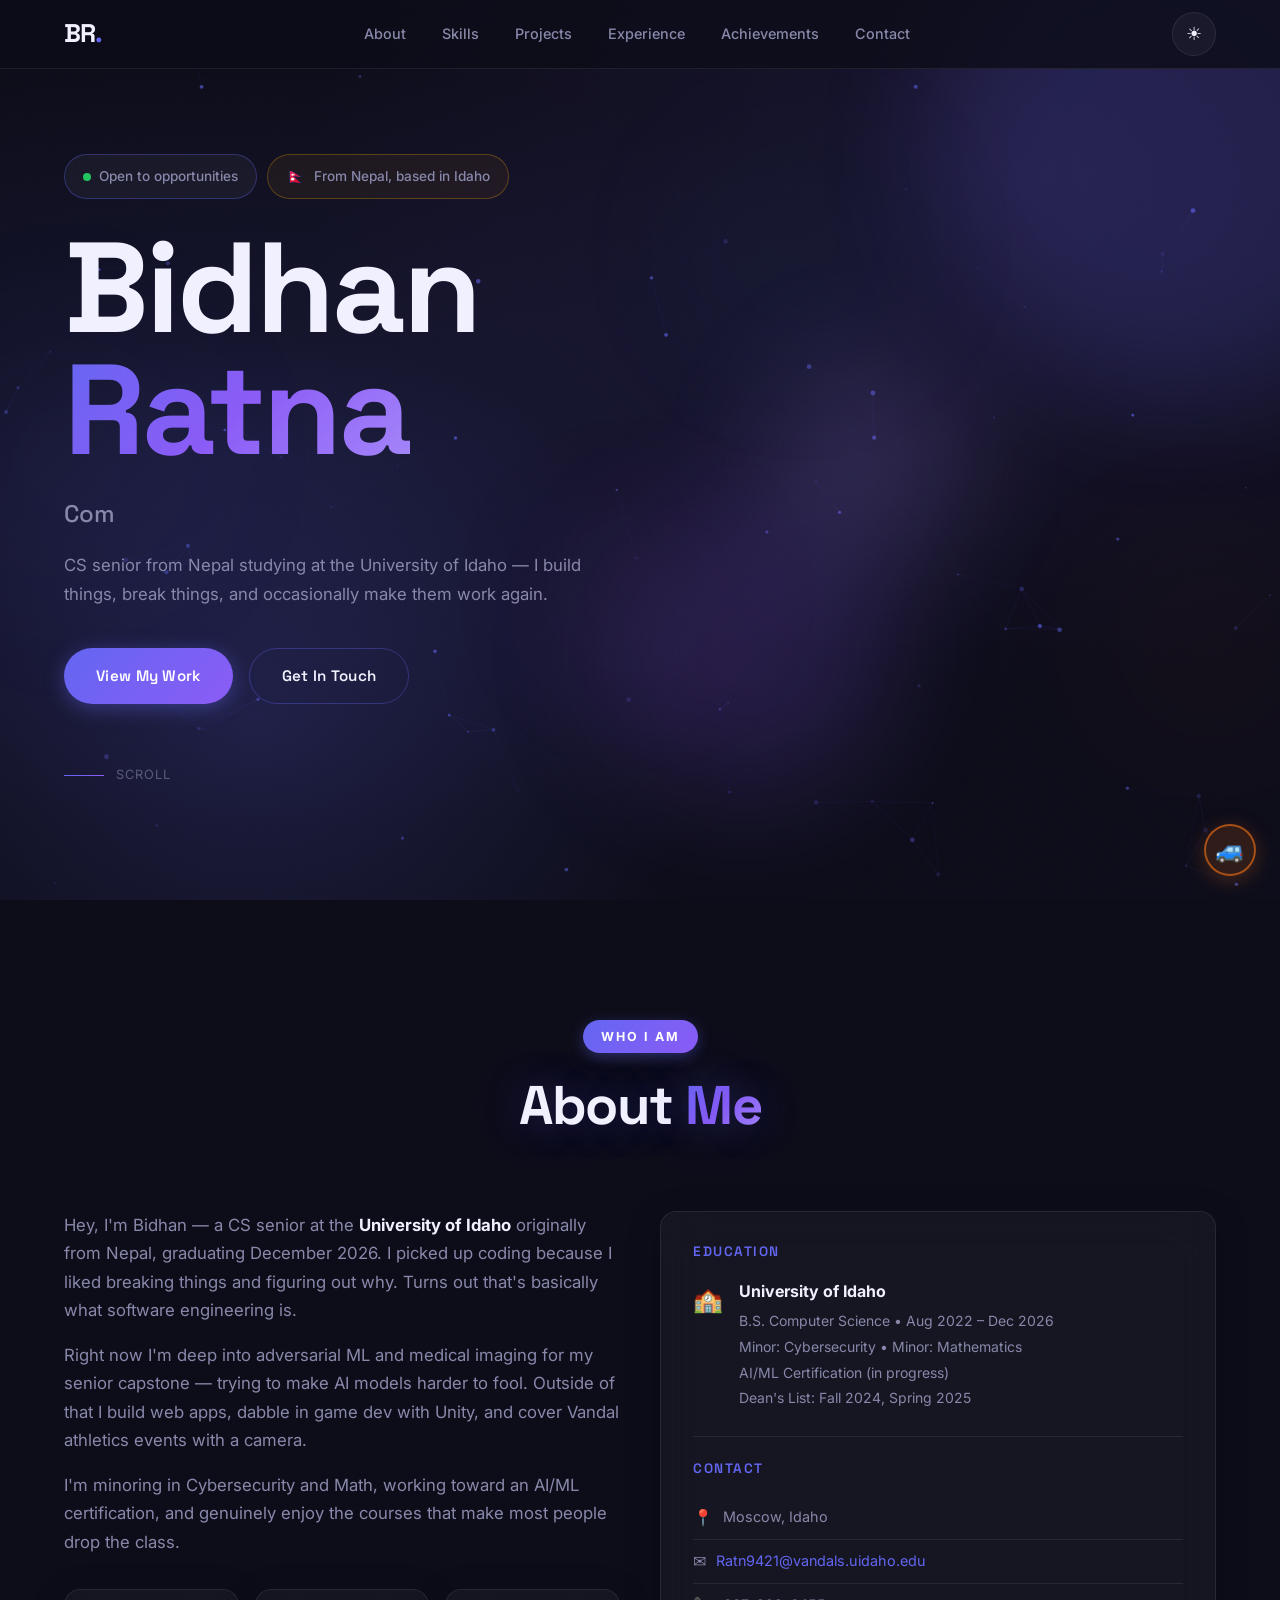
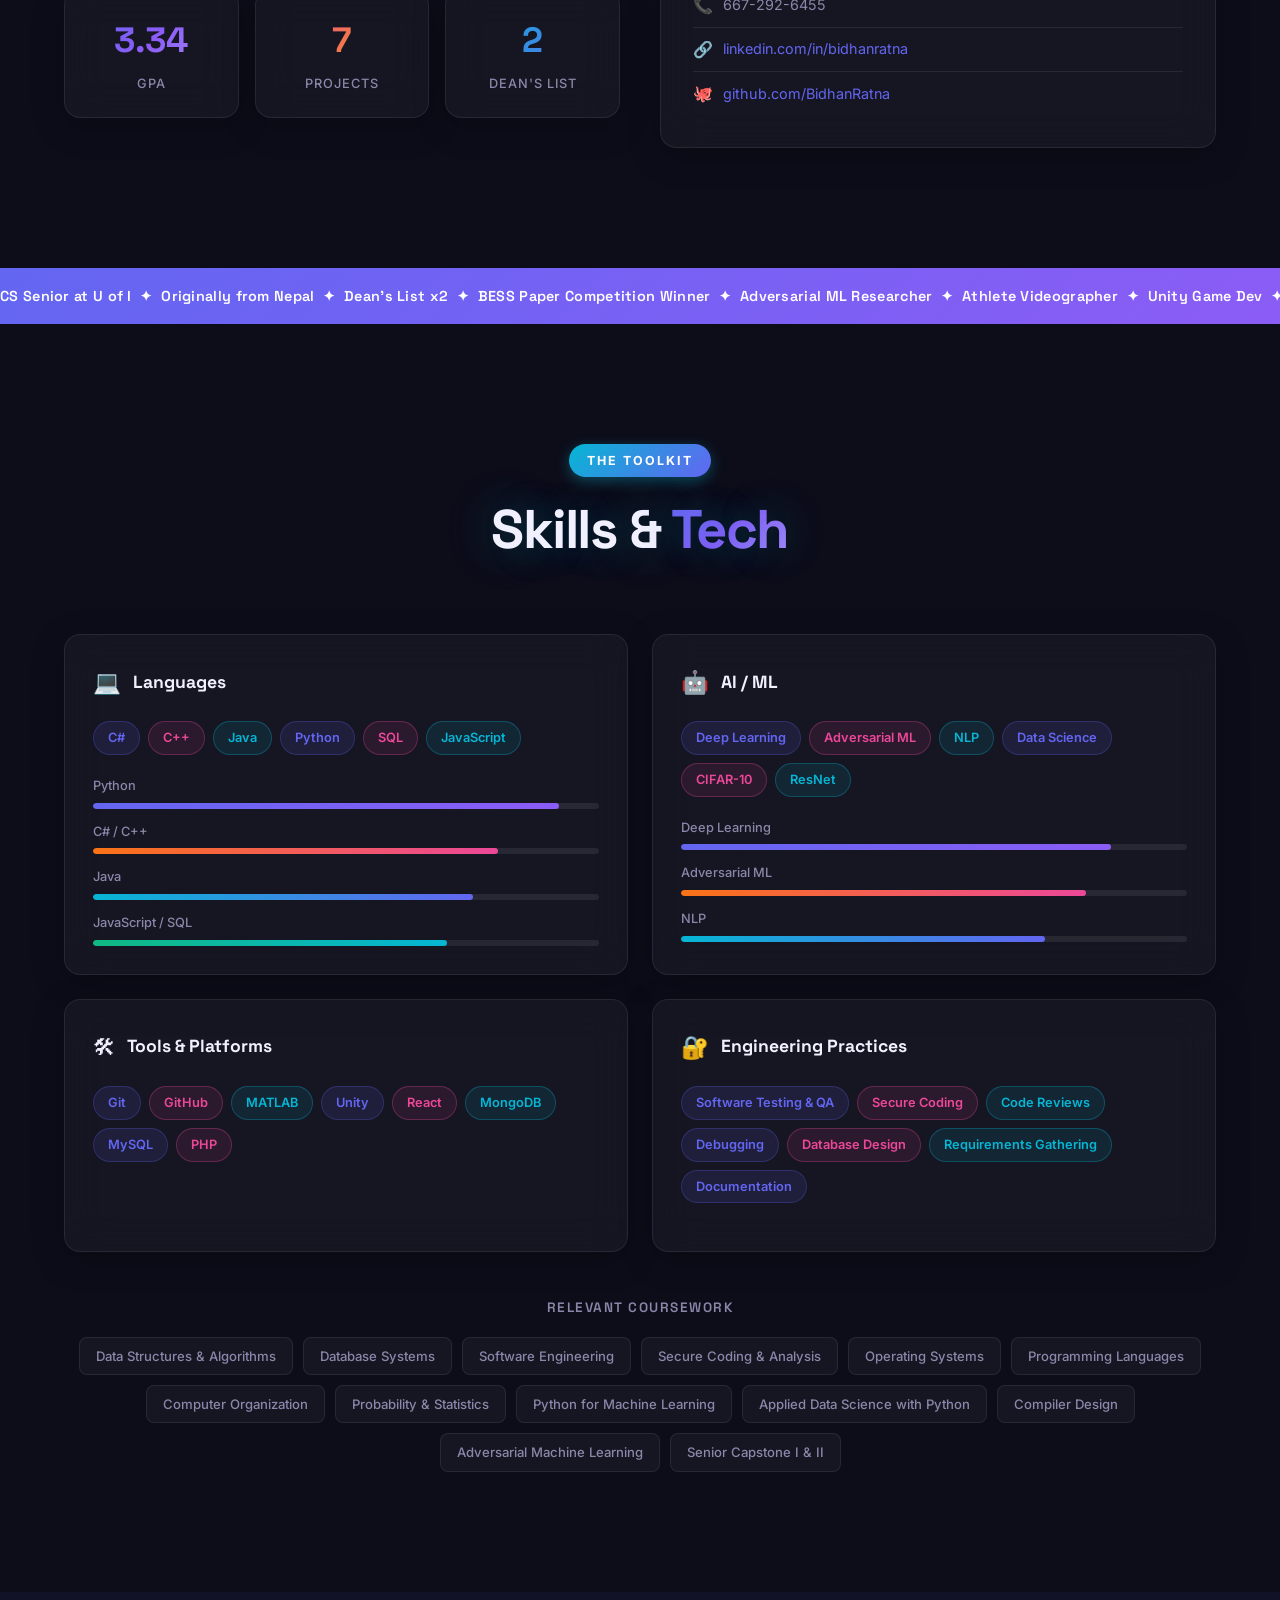
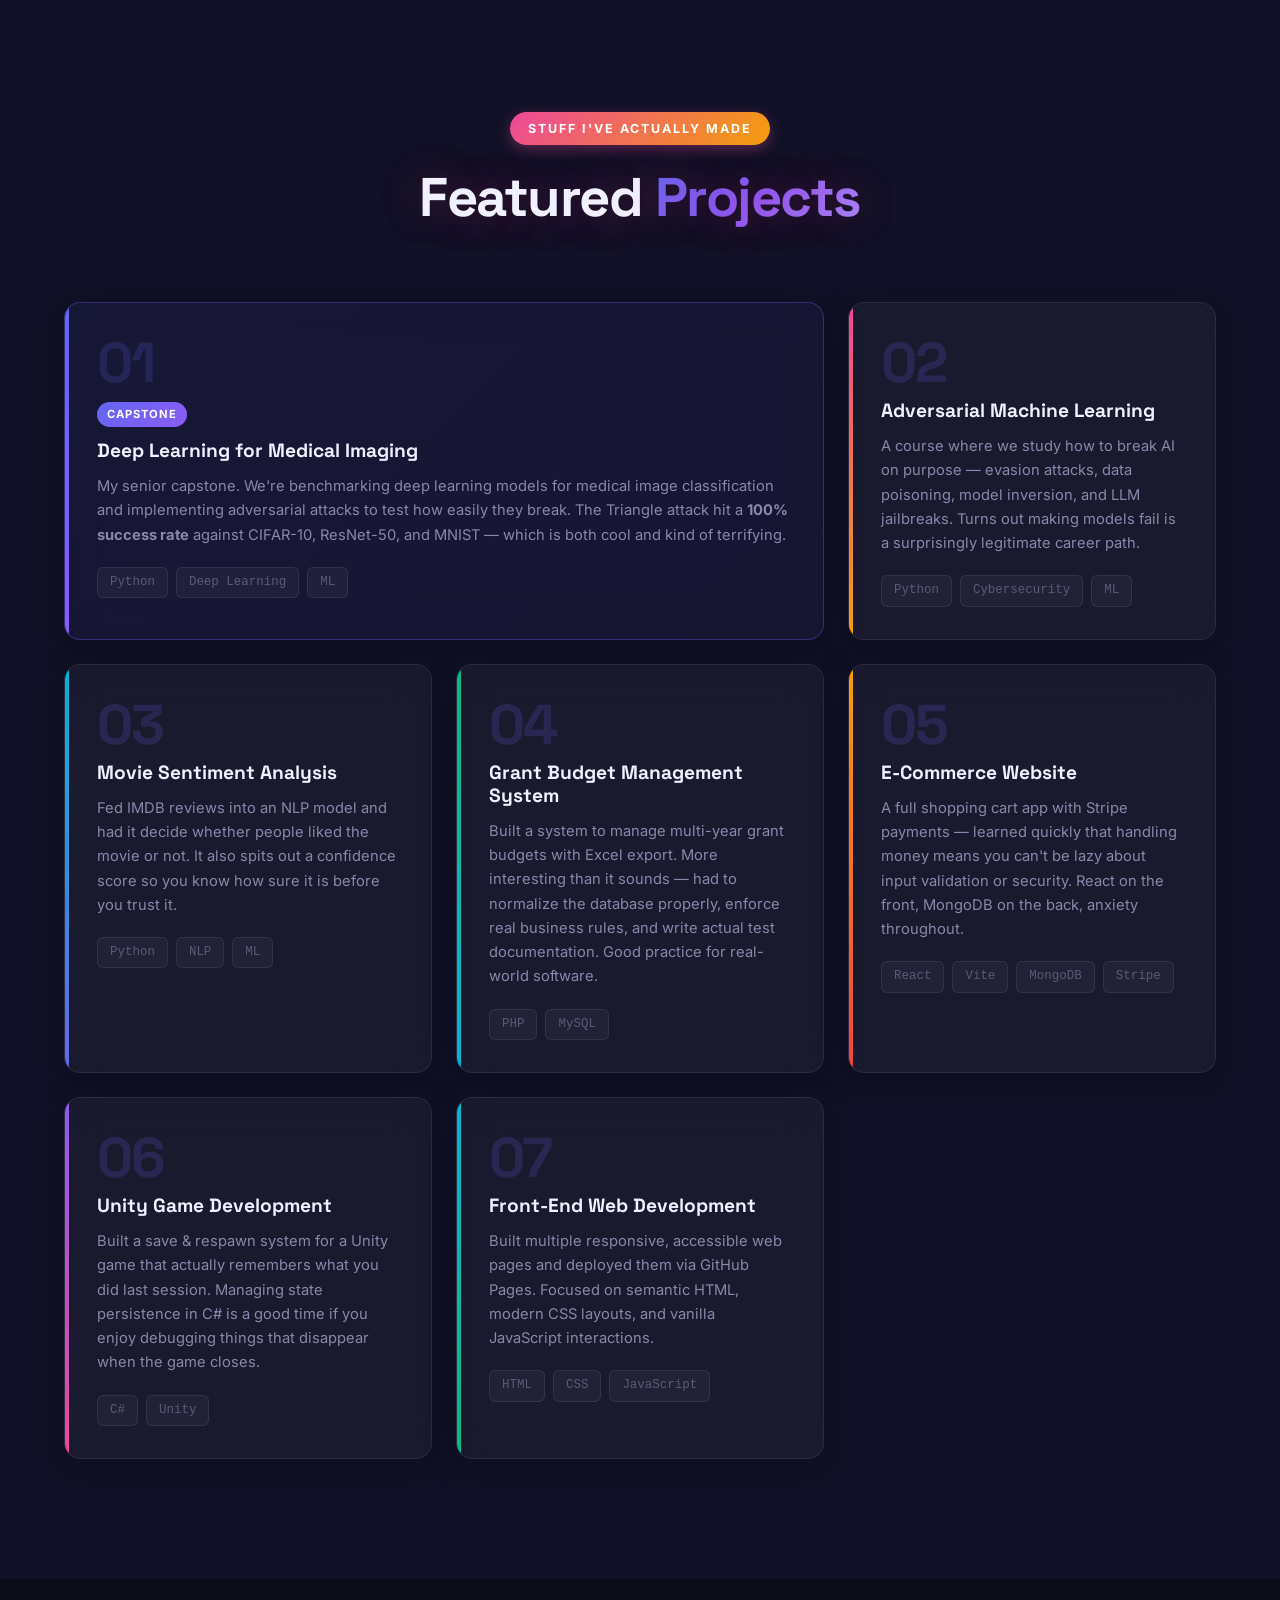
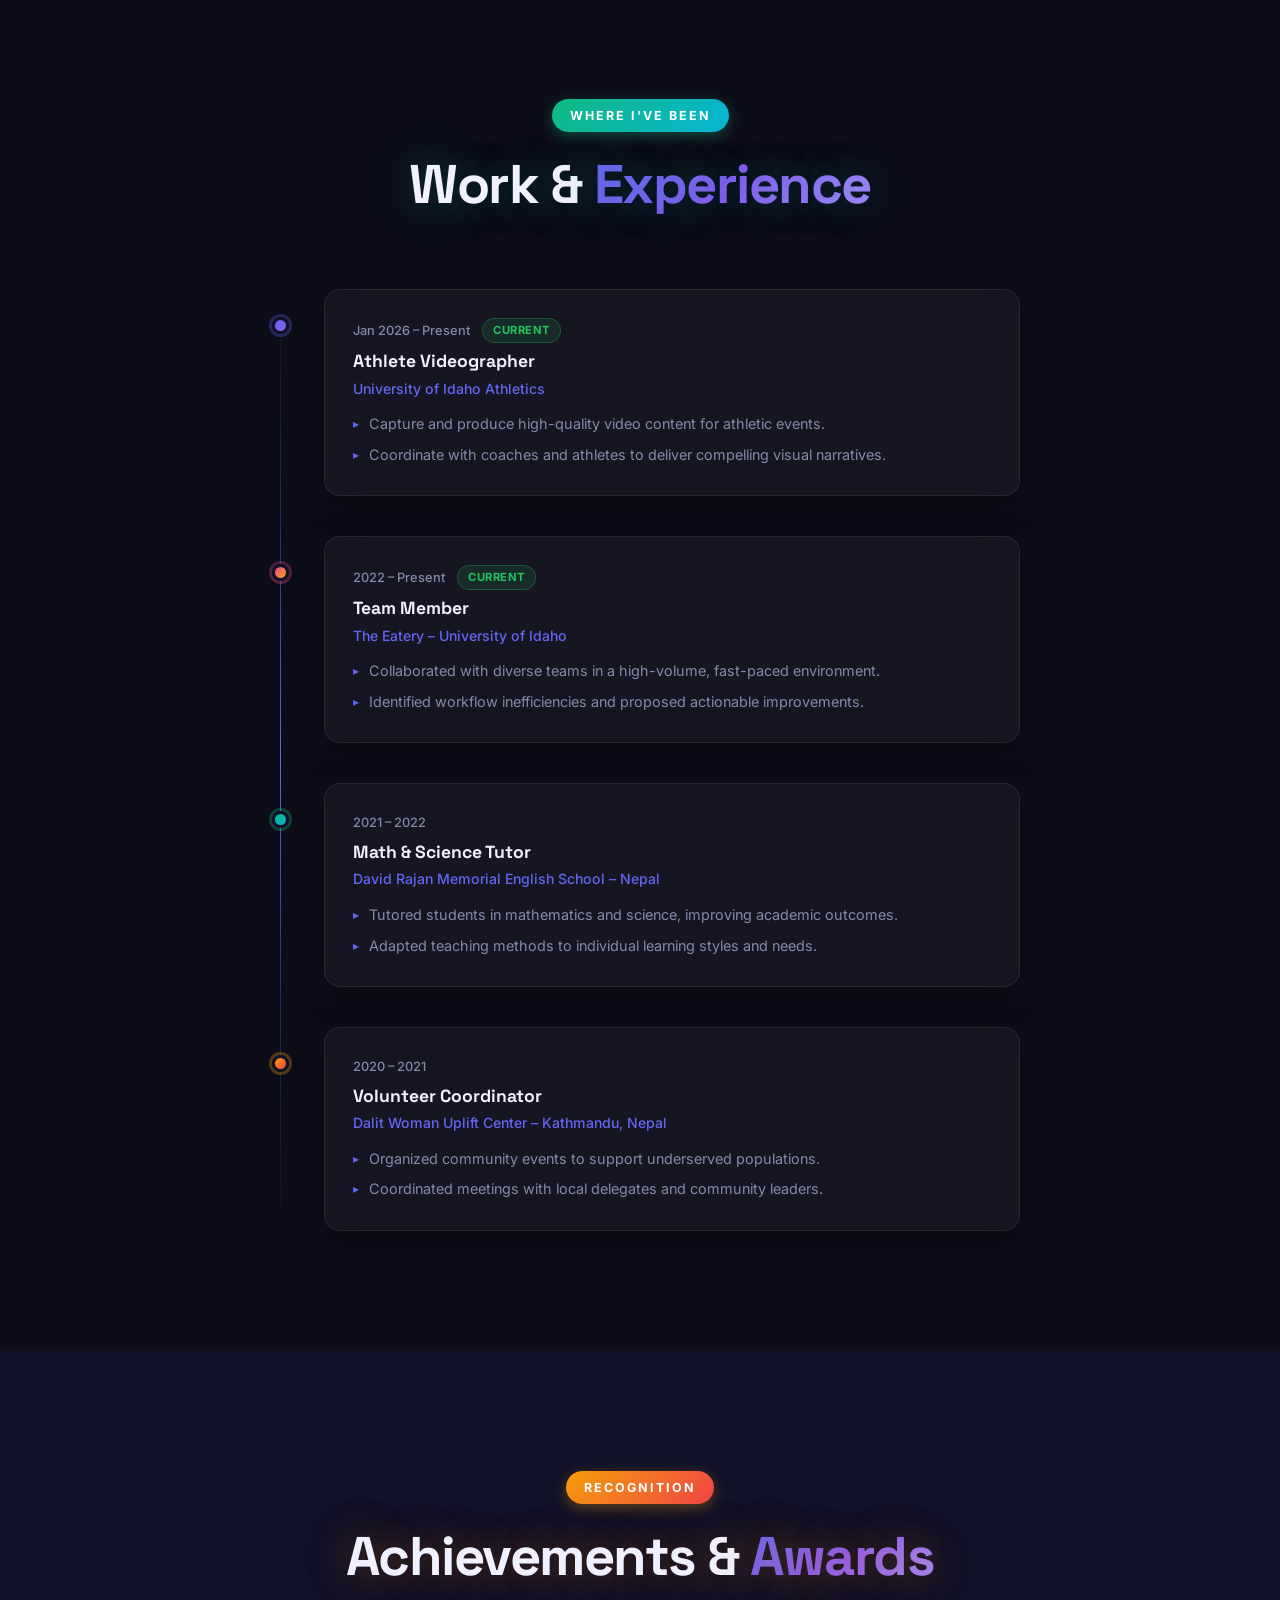
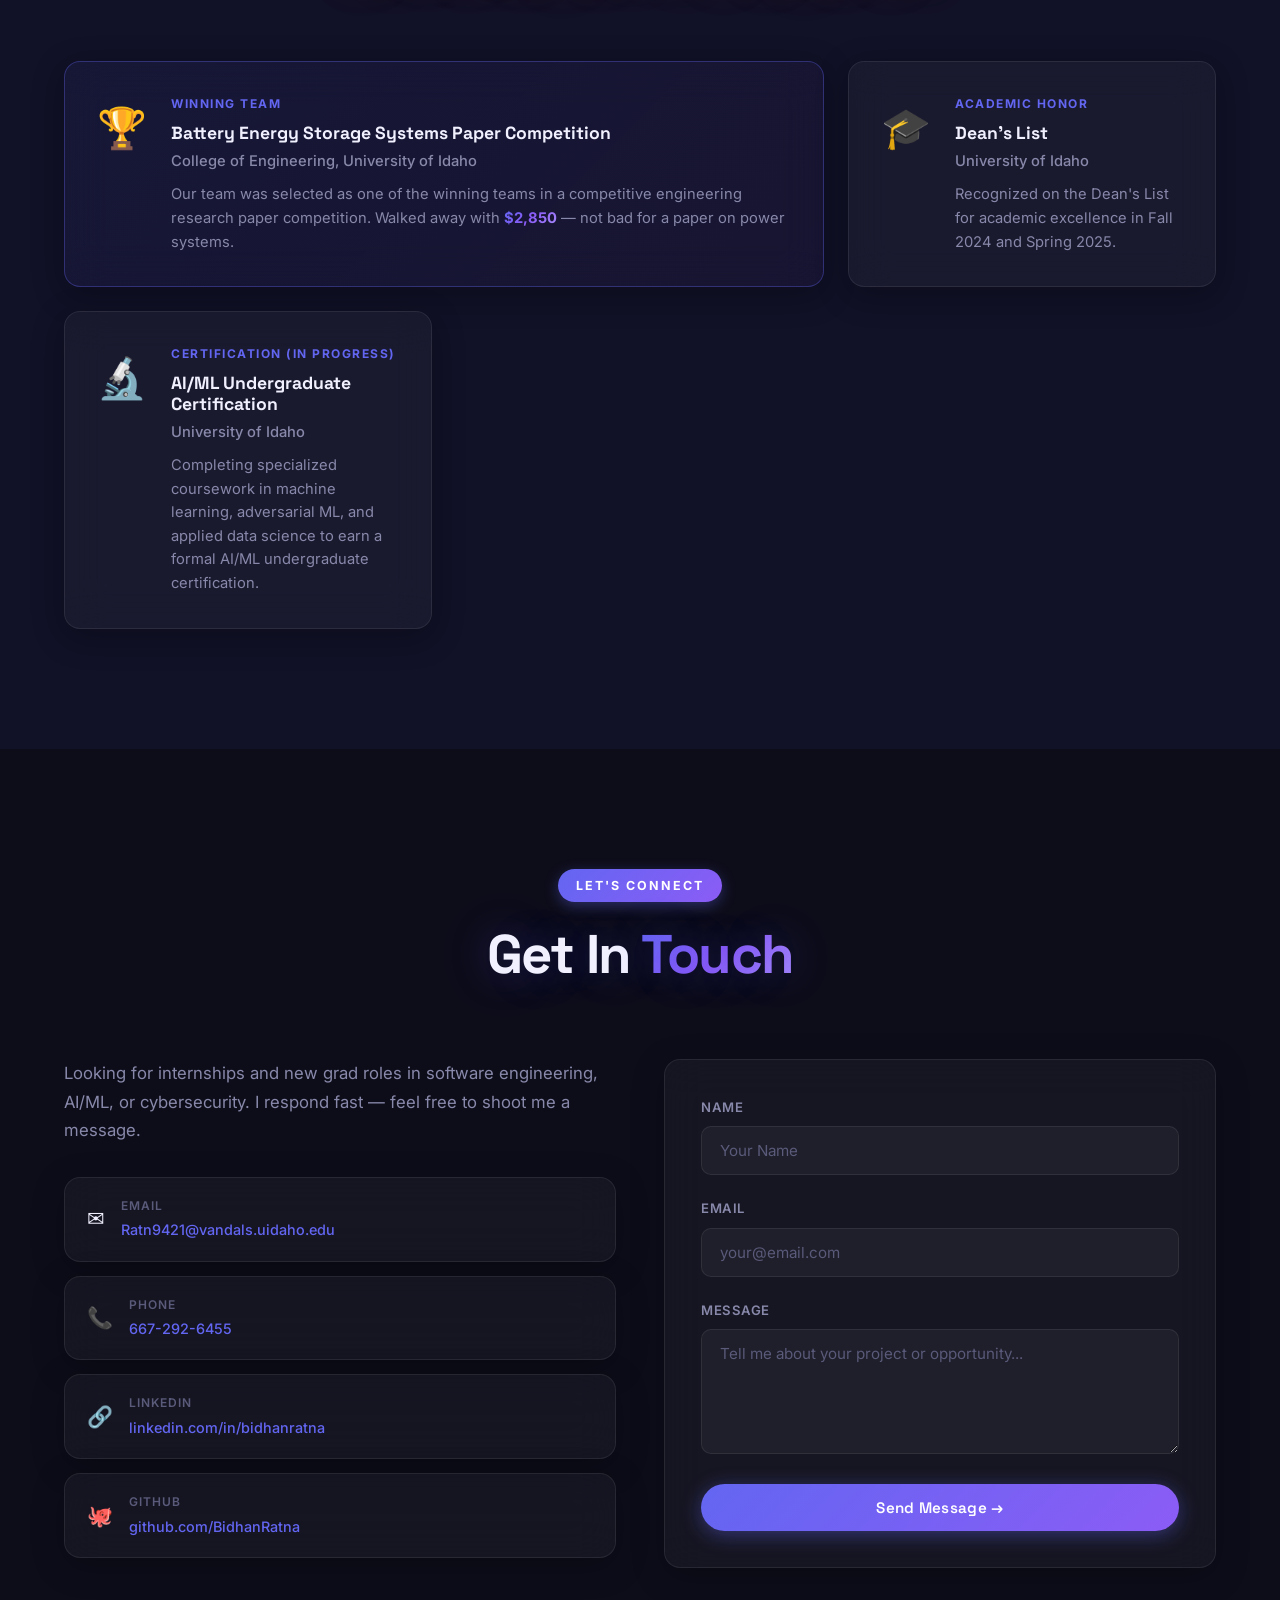
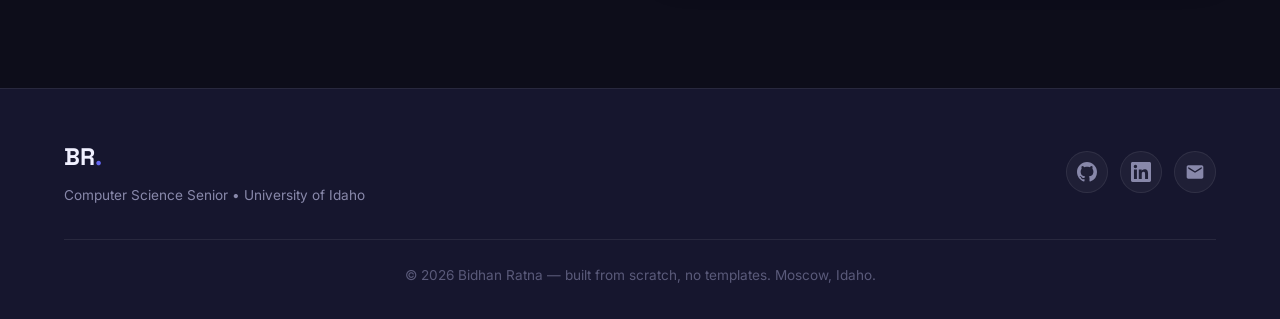
==== index.html @ a4b1706b "feat: jeep navigator, vibrant UI upgrades, polish" ====
<!DOCTYPE html>
<html lang="en" data-theme="dark">
<head>
  <meta charset="UTF-8" />
  <meta name="viewport" content="width=device-width, initial-scale=1.0" />
  <title>Bidhan Ratna – Computer Science Portfolio</title>
  <link rel="preconnect" href="https://fonts.googleapis.com" />
  <link rel="preconnect" href="https://fonts.gstatic.com" crossorigin />
  <link href="https://fonts.googleapis.com/css2?family=Inter:wght@300;400;500;600;700&family=Space+Grotesk:wght@400;500;600;700;800&display=swap" rel="stylesheet" />
  <link rel="stylesheet" href="style.css" />
</head>
<body>

  <!-- NAVBAR -->
  <nav class="navbar" id="navbar">
    <div class="nav-container">
      <a href="#hero" class="nav-logo">BR<span class="accent">.</span></a>
      <ul class="nav-links" id="nav-links">
        <li><a href="#about" class="nav-link">About</a></li>
        <li><a href="#skills" class="nav-link">Skills</a></li>
        <li><a href="#projects" class="nav-link">Projects</a></li>
        <li><a href="#experience" class="nav-link">Experience</a></li>
        <li><a href="#achievements" class="nav-link">Achievements</a></li>
        <li><a href="#contact" class="nav-link">Contact</a></li>
      </ul>
      <div class="nav-right">
        <button class="theme-toggle" id="theme-toggle" aria-label="Toggle dark/light mode">
          <span class="icon-sun">&#9728;</span>
          <span class="icon-moon">&#9790;</span>
        </button>
        <button class="hamburger" id="hamburger" aria-label="Toggle menu">
          <span></span><span></span><span></span>
        </button>
      </div>
    </div>
  </nav>

  <!-- HERO -->
  <section class="hero" id="hero">
    <canvas id="particle-canvas"></canvas>
    <!-- Animated gradient mesh background -->
    <div class="hero-gradient-mesh" aria-hidden="true"></div>
    <div class="hero-content">
      <div class="hero-badges reveal">
        <div class="hero-badge">
          <span class="badge-dot"></span>
          Open to opportunities
        </div>
        <div class="hero-badge hero-badge-alt">
          <span class="badge-emoji">🇳🇵</span>
          From Nepal, based in Idaho
        </div>
      </div>
      <h1 class="hero-name reveal">Bidhan<br /><span class="gradient-text">Ratna</span></h1>
      <p class="hero-tagline reveal">Computer Science Senior &amp; AI/ML Enthusiast</p>
      <p class="hero-sub reveal">CS senior from Nepal studying at the University of Idaho — I build things, break things, and occasionally make them work again.</p>
      <div class="hero-cta reveal">
        <a href="#projects" class="btn btn-primary">View My Work</a>
        <a href="#contact" class="btn btn-outline">Get In Touch</a>
      </div>
      <div class="hero-scroll-indicator reveal">
        <div class="scroll-line"></div>
        <span>Scroll</span>
      </div>
      <!-- Jeep hint tooltip -->
      <div class="jeep-hint" id="jeep-hint" aria-hidden="true">🚙 Press W/A/S/D or arrow keys to drive around</div>
    </div>
    <div class="hero-floating-shapes">
      <div class="shape shape-1"></div>
      <div class="shape shape-2"></div>
      <div class="shape shape-3"></div>
    </div>
  </section>

  <!-- ABOUT -->
  <section class="section about" id="about">
    <div class="container">
      <div class="section-header reveal">
        <span class="section-tag">Who I Am</span>
        <h2 class="section-title">About <span class="gradient-text">Me</span></h2>
      </div>
      <div class="about-grid">
        <div class="about-text reveal">
          <p>Hey, I'm Bidhan — a CS senior at the <strong>University of Idaho</strong> originally from Nepal, graduating December 2026. I picked up coding because I liked breaking things and figuring out why. Turns out that's basically what software engineering is.</p>
          <p>Right now I'm deep into adversarial ML and medical imaging for my senior capstone — trying to make AI models harder to fool. Outside of that I build web apps, dabble in game dev with Unity, and cover Vandal athletics events with a camera.</p>
          <p>I'm minoring in Cybersecurity and Math, working toward an AI/ML certification, and genuinely enjoy the courses that make most people drop the class.</p>
          <div class="about-stats">
            <div class="stat-card glass-card">
              <span class="stat-value gradient-text">3.34</span>
              <span class="stat-label">GPA</span>
            </div>
            <div class="stat-card glass-card">
              <span class="stat-value gradient-text">7+</span>
              <span class="stat-label">Projects</span>
            </div>
            <div class="stat-card glass-card">
              <span class="stat-value gradient-text">2x</span>
              <span class="stat-label">Dean's List</span>
            </div>
          </div>
        </div>
        <div class="about-info reveal">
          <div class="info-card glass-card">
            <h3>Education</h3>
            <div class="edu-item">
              <div class="edu-icon">&#127979;</div>
              <div>
                <strong>University of Idaho</strong>
                <p>B.S. Computer Science &bull; Aug 2022 – Dec 2026</p>
                <p class="muted">Minor: Cybersecurity &bull; Minor: Mathematics</p>
                <p class="muted">AI/ML Certification (in progress)</p>
                <p class="muted">Dean's List: Fall 2024, Spring 2025</p>
              </div>
            </div>
            <div class="edu-divider"></div>
            <h3>Contact</h3>
            <ul class="contact-list">
              <li><span class="ci-icon">&#128205;</span> Moscow, Idaho</li>
              <li><span class="ci-icon">&#9993;</span> <a href="mailto:Ratn9421@vandals.uidaho.edu">Ratn9421@vandals.uidaho.edu</a></li>
              <li><span class="ci-icon">&#128222;</span> 667-292-6455</li>
              <li><span class="ci-icon">&#128279;</span> <a href="https://linkedin.com/in/bidhanratna/" target="_blank" rel="noopener">linkedin.com/in/bidhanratna</a></li>
              <li><span class="ci-icon">&#128025;</span> <a href="https://github.com/BidhanRatna" target="_blank" rel="noopener">github.com/BidhanRatna</a></li>
            </ul>
          </div>
        </div>
      </div>
    </div>
  </section>

  <!-- FUN TICKER -->
  <div class="ticker-wrap">
    <div class="ticker-track">
      <span>CS Senior at U of I &nbsp;✦&nbsp;</span>
      <span>Originally from Nepal &nbsp;✦&nbsp;</span>
      <span>Dean's List x2 &nbsp;✦&nbsp;</span>
      <span>BESS Paper Competition Winner &nbsp;✦&nbsp;</span>
      <span>Adversarial ML Researcher &nbsp;✦&nbsp;</span>
      <span>Athlete Videographer &nbsp;✦&nbsp;</span>
      <span>Unity Game Dev &nbsp;✦&nbsp;</span>
      <span>AI/ML Certification in Progress &nbsp;✦&nbsp;</span>
      <span>Minor in Cybersecurity &amp; Math &nbsp;✦&nbsp;</span>
      <span>CS Senior at U of I &nbsp;✦&nbsp;</span>
      <span>Originally from Nepal &nbsp;✦&nbsp;</span>
      <span>Dean's List x2 &nbsp;✦&nbsp;</span>
      <span>BESS Paper Competition Winner &nbsp;✦&nbsp;</span>
      <span>Adversarial ML Researcher &nbsp;✦&nbsp;</span>
      <span>Athlete Videographer &nbsp;✦&nbsp;</span>
      <span>Unity Game Dev &nbsp;✦&nbsp;</span>
    </div>
  </div>

  <!-- SKILLS -->
  <section class="section skills" id="skills">
    <div class="container">
      <div class="section-header reveal">
        <span class="section-tag">The Toolkit</span>
        <h2 class="section-title">Skills &amp; <span class="gradient-text">Tech</span></h2>
      </div>
      <div class="skills-grid">

        <div class="skill-group glass-card reveal">
          <div class="skill-group-header">
            <span class="sg-icon">&#128187;</span>
            <h3>Languages</h3>
          </div>
          <div class="skill-tags">
            <span class="skill-tag">C#</span>
            <span class="skill-tag">C++</span>
            <span class="skill-tag">Java</span>
            <span class="skill-tag">Python</span>
            <span class="skill-tag">SQL</span>
            <span class="skill-tag">JavaScript</span>
          </div>
          <div class="skill-bars">
            <div class="skill-bar-item">
              <span>Python</span>
              <div class="bar-track"><div class="bar-fill" data-width="92"></div></div>
            </div>
            <div class="skill-bar-item">
              <span>C# / C++</span>
              <div class="bar-track"><div class="bar-fill" data-width="80"></div></div>
            </div>
            <div class="skill-bar-item">
              <span>Java</span>
              <div class="bar-track"><div class="bar-fill" data-width="75"></div></div>
            </div>
            <div class="skill-bar-item">
              <span>JavaScript / SQL</span>
              <div class="bar-track"><div class="bar-fill" data-width="70"></div></div>
            </div>
          </div>
        </div>

        <div class="skill-group glass-card reveal">
          <div class="skill-group-header">
            <span class="sg-icon">&#129302;</span>
            <h3>AI / ML</h3>
          </div>
          <div class="skill-tags">
            <span class="skill-tag">Deep Learning</span>
            <span class="skill-tag">Adversarial ML</span>
            <span class="skill-tag">NLP</span>
            <span class="skill-tag">Data Science</span>
            <span class="skill-tag">CIFAR-10</span>
            <span class="skill-tag">ResNet</span>
          </div>
          <div class="skill-bars">
            <div class="skill-bar-item">
              <span>Deep Learning</span>
              <div class="bar-track"><div class="bar-fill" data-width="85"></div></div>
            </div>
            <div class="skill-bar-item">
              <span>Adversarial ML</span>
              <div class="bar-track"><div class="bar-fill" data-width="80"></div></div>
            </div>
            <div class="skill-bar-item">
              <span>NLP</span>
              <div class="bar-track"><div class="bar-fill" data-width="72"></div></div>
            </div>
          </div>
        </div>

        <div class="skill-group glass-card reveal">
          <div class="skill-group-header">
            <span class="sg-icon">&#128736;</span>
            <h3>Tools &amp; Platforms</h3>
          </div>
          <div class="skill-tags">
            <span class="skill-tag">Git</span>
            <span class="skill-tag">GitHub</span>
            <span class="skill-tag">MATLAB</span>
            <span class="skill-tag">Unity</span>
            <span class="skill-tag">React</span>
            <span class="skill-tag">MongoDB</span>
            <span class="skill-tag">MySQL</span>
            <span class="skill-tag">PHP</span>
          </div>
        </div>

        <div class="skill-group glass-card reveal">
          <div class="skill-group-header">
            <span class="sg-icon">&#128272;</span>
            <h3>Engineering Practices</h3>
          </div>
          <div class="skill-tags">
            <span class="skill-tag">Software Testing &amp; QA</span>
            <span class="skill-tag">Secure Coding</span>
            <span class="skill-tag">Code Reviews</span>
            <span class="skill-tag">Debugging</span>
            <span class="skill-tag">Database Design</span>
            <span class="skill-tag">Requirements Gathering</span>
            <span class="skill-tag">Documentation</span>
          </div>
        </div>

      </div>

      <div class="coursework-section reveal">
        <h3>Relevant Coursework</h3>
        <div class="course-tags">
          <span class="course-tag">Data Structures &amp; Algorithms</span>
          <span class="course-tag">Database Systems</span>
          <span class="course-tag">Software Engineering</span>
          <span class="course-tag">Secure Coding &amp; Analysis</span>
          <span class="course-tag">Operating Systems</span>
          <span class="course-tag">Programming Languages</span>
          <span class="course-tag">Computer Organization</span>
          <span class="course-tag">Probability &amp; Statistics</span>
          <span class="course-tag">Python for Machine Learning</span>
          <span class="course-tag">Applied Data Science with Python</span>
          <span class="course-tag">Compiler Design</span>
          <span class="course-tag">Adversarial Machine Learning</span>
          <span class="course-tag">Senior Capstone I &amp; II</span>
        </div>
      </div>
    </div>
  </section>

  <!-- PROJECTS -->
  <section class="section projects" id="projects">
    <div class="container">
      <div class="section-header reveal">
        <span class="section-tag">Stuff I've Actually Made</span>
        <h2 class="section-title">Featured <span class="gradient-text">Projects</span></h2>
      </div>
      <div class="projects-grid">

        <div class="project-card glass-card reveal featured">
          <div class="project-number">01</div>
          <div class="project-badge">Capstone</div>
          <h3>Deep Learning for Medical Imaging</h3>
          <p>My senior capstone. We're benchmarking deep learning models for medical image classification and implementing adversarial attacks to test how easily they break. The Triangle attack hit a <strong>100% success rate</strong> against CIFAR-10, ResNet-50, and MNIST — which is both cool and kind of terrifying.</p>
          <div class="project-tags">
            <span>Python</span><span>Deep Learning</span><span>ML</span>
          </div>
        </div>

        <div class="project-card glass-card reveal">
          <div class="project-number">02</div>
          <h3>Adversarial Machine Learning</h3>
          <p>A course where we study how to break AI on purpose — evasion attacks, data poisoning, model inversion, and LLM jailbreaks. Turns out making models fail is a surprisingly legitimate career path.</p>
          <div class="project-tags">
            <span>Python</span><span>Cybersecurity</span><span>ML</span>
          </div>
        </div>

        <div class="project-card glass-card reveal">
          <div class="project-number">03</div>
          <h3>Movie Sentiment Analysis</h3>
          <p>Fed IMDB reviews into an NLP model and had it decide whether people liked the movie or not. It also spits out a confidence score so you know how sure it is before you trust it.</p>
          <div class="project-tags">
            <span>Python</span><span>NLP</span><span>ML</span>
          </div>
        </div>

        <div class="project-card glass-card reveal">
          <div class="project-number">04</div>
          <h3>Grant Budget Management System</h3>
          <p>Built a system to manage multi-year grant budgets with Excel export. More interesting than it sounds — had to normalize the database properly, enforce real business rules, and write actual test documentation. Good practice for real-world software.</p>
          <div class="project-tags">
            <span>PHP</span><span>MySQL</span>
          </div>
        </div>

        <div class="project-card glass-card reveal">
          <div class="project-number">05</div>
          <h3>E-Commerce Website</h3>
          <p>A full shopping cart app with Stripe payments — learned quickly that handling money means you can't be lazy about input validation or security. React on the front, MongoDB on the back, anxiety throughout.</p>
          <div class="project-tags">
            <span>React</span><span>Vite</span><span>MongoDB</span><span>Stripe</span>
          </div>
        </div>

        <div class="project-card glass-card reveal">
          <div class="project-number">06</div>
          <h3>Unity Game Development</h3>
          <p>Built a save & respawn system for a Unity game that actually remembers what you did last session. Managing state persistence in C# is a good time if you enjoy debugging things that disappear when the game closes.</p>
          <div class="project-tags">
            <span>C#</span><span>Unity</span>
          </div>
        </div>

        <div class="project-card glass-card reveal">
          <div class="project-number">07</div>
          <h3>Front-End Web Development</h3>
          <p>Built multiple responsive, accessible web pages and deployed them via GitHub Pages. Focused on semantic HTML, modern CSS layouts, and vanilla JavaScript interactions.</p>
          <div class="project-tags">
            <span>HTML</span><span>CSS</span><span>JavaScript</span>
          </div>
        </div>

      </div>
    </div>
  </section>

  <!-- EXPERIENCE -->
  <section class="section experience" id="experience">
    <div class="container">
      <div class="section-header reveal">
        <span class="section-tag">Where I've Been</span>
        <h2 class="section-title">Work &amp; <span class="gradient-text">Experience</span></h2>
      </div>
      <div class="timeline">

        <div class="timeline-item reveal">
          <div class="timeline-dot"></div>
          <div class="timeline-card glass-card">
            <div class="timeline-meta">
              <span class="tl-date">Jan 2026 – Present</span>
              <span class="tl-badge current">Current</span>
            </div>
            <h3>Athlete Videographer</h3>
            <p class="tl-org">University of Idaho Athletics</p>
            <ul>
              <li>Capture and produce high-quality video content for athletic events.</li>
              <li>Coordinate with coaches and athletes to deliver compelling visual narratives.</li>
            </ul>
          </div>
        </div>

        <div class="timeline-item reveal">
          <div class="timeline-dot"></div>
          <div class="timeline-card glass-card">
            <div class="timeline-meta">
              <span class="tl-date">2022 – Present</span>
              <span class="tl-badge current">Current</span>
            </div>
            <h3>Team Member</h3>
            <p class="tl-org">The Eatery – University of Idaho</p>
            <ul>
              <li>Collaborated with diverse teams in a high-volume, fast-paced environment.</li>
              <li>Identified workflow inefficiencies and proposed actionable improvements.</li>
            </ul>
          </div>
        </div>

        <div class="timeline-item reveal">
          <div class="timeline-dot"></div>
          <div class="timeline-card glass-card">
            <div class="timeline-meta">
              <span class="tl-date">2021 – 2022</span>
            </div>
            <h3>Math &amp; Science Tutor</h3>
            <p class="tl-org">David Rajan Memorial English School – Nepal</p>
            <ul>
              <li>Tutored students in mathematics and science, improving academic outcomes.</li>
              <li>Adapted teaching methods to individual learning styles and needs.</li>
            </ul>
          </div>
        </div>

        <div class="timeline-item reveal">
          <div class="timeline-dot"></div>
          <div class="timeline-card glass-card">
            <div class="timeline-meta">
              <span class="tl-date">2020 – 2021</span>
            </div>
            <h3>Volunteer Coordinator</h3>
            <p class="tl-org">Dalit Woman Uplift Center – Kathmandu, Nepal</p>
            <ul>
              <li>Organized community events to support underserved populations.</li>
              <li>Coordinated meetings with local delegates and community leaders.</li>
            </ul>
          </div>
        </div>

      </div>
    </div>
  </section>

  <!-- ACHIEVEMENTS -->
  <section class="section achievements" id="achievements">
    <div class="container">
      <div class="section-header reveal">
        <span class="section-tag">Recognition</span>
        <h2 class="section-title">Achievements &amp; <span class="gradient-text">Awards</span></h2>
      </div>
      <div class="achievements-grid">

        <div class="achievement-card glass-card reveal featured-achievement">
          <div class="ach-icon">&#127942;</div>
          <div class="ach-content">
            <div class="ach-award">Winning Team</div>
            <h3>Battery Energy Storage Systems Paper Competition</h3>
            <p class="ach-org">College of Engineering, University of Idaho</p>
            <p>Our team was selected as one of the winning teams in a competitive engineering research paper competition. Walked away with <strong class="gradient-text">$2,850</strong> — not bad for a paper on power systems.</p>
          </div>
        </div>

        <div class="achievement-card glass-card reveal">
          <div class="ach-icon">&#127891;</div>
          <div class="ach-content">
            <div class="ach-award">Academic Honor</div>
            <h3>Dean's List</h3>
            <p class="ach-org">University of Idaho</p>
            <p>Recognized on the Dean's List for academic excellence in Fall 2024 and Spring 2025.</p>
          </div>
        </div>

        <div class="achievement-card glass-card reveal">
          <div class="ach-icon">&#128300;</div>
          <div class="ach-content">
            <div class="ach-award">Certification (In Progress)</div>
            <h3>AI/ML Undergraduate Certification</h3>
            <p class="ach-org">University of Idaho</p>
            <p>Completing specialized coursework in machine learning, adversarial ML, and applied data science to earn a formal AI/ML undergraduate certification.</p>
          </div>
        </div>

      </div>
    </div>
  </section>

  <!-- CONTACT -->
  <section class="section contact" id="contact">
    <div class="container">
      <div class="section-header reveal">
        <span class="section-tag">Let's Connect</span>
        <h2 class="section-title">Get In <span class="gradient-text">Touch</span></h2>
      </div>
      <div class="contact-layout">
        <div class="contact-info reveal">
          <p class="contact-intro">Looking for internships and new grad roles in software engineering, AI/ML, or cybersecurity. I respond fast — feel free to shoot me a message.</p>
          <div class="contact-links">
            <a href="mailto:Ratn9421@vandals.uidaho.edu" class="contact-link-card glass-card">
              <span class="clc-icon">&#9993;</span>
              <div>
                <span class="clc-label">Email</span>
                <span class="clc-value">Ratn9421@vandals.uidaho.edu</span>
              </div>
            </a>
            <a href="tel:6672926455" class="contact-link-card glass-card">
              <span class="clc-icon">&#128222;</span>
              <div>
                <span class="clc-label">Phone</span>
                <span class="clc-value">667-292-6455</span>
              </div>
            </a>
            <a href="https://linkedin.com/in/bidhanratna/" target="_blank" rel="noopener" class="contact-link-card glass-card">
              <span class="clc-icon">&#128279;</span>
              <div>
                <span class="clc-label">LinkedIn</span>
                <span class="clc-value">linkedin.com/in/bidhanratna</span>
              </div>
            </a>
            <a href="https://github.com/BidhanRatna" target="_blank" rel="noopener" class="contact-link-card glass-card">
              <span class="clc-icon">&#128025;</span>
              <div>
                <span class="clc-label">GitHub</span>
                <span class="clc-value">github.com/BidhanRatna</span>
              </div>
            </a>
          </div>
        </div>
        <div class="contact-form-wrap reveal">
          <form class="contact-form glass-card" id="contact-form">
            <div class="form-group">
              <label for="name">Name</label>
              <input type="text" id="name" name="name" placeholder="Your Name" required />
            </div>
            <div class="form-group">
              <label for="email">Email</label>
              <input type="email" id="email" name="email" placeholder="your@email.com" required />
            </div>
            <div class="form-group">
              <label for="message">Message</label>
              <textarea id="message" name="message" rows="5" placeholder="Tell me about your project or opportunity..." required></textarea>
            </div>
            <button type="submit" class="btn btn-primary full-width">Send Message &#8594;</button>
            <div class="form-success" id="form-success">Message sent! I'll get back to you soon.</div>
          </form>
        </div>
      </div>
    </div>
  </section>

  <!-- FOOTER -->
  <footer class="footer">
    <div class="container">
      <div class="footer-inner">
        <div class="footer-brand">
          <span class="footer-logo">BR<span class="accent">.</span></span>
          <p>Computer Science Senior &bull; University of Idaho</p>
        </div>
        <div class="footer-social">
          <a href="https://github.com/BidhanRatna" target="_blank" rel="noopener" aria-label="GitHub">
            <svg width="20" height="20" viewBox="0 0 24 24" fill="currentColor"><path d="M12 0C5.37 0 0 5.37 0 12c0 5.31 3.435 9.795 8.205 11.385.6.105.825-.255.825-.57 0-.285-.015-1.23-.015-2.235-3.015.555-3.795-.735-4.035-1.41-.135-.345-.72-1.41-1.23-1.695-.42-.225-1.02-.78-.015-.795.945-.015 1.62.87 1.845 1.23 1.08 1.815 2.805 1.305 3.495.99.105-.78.42-1.305.765-1.605-2.67-.3-5.46-1.335-5.46-5.925 0-1.305.465-2.385 1.23-3.225-.12-.3-.54-1.53.12-3.18 0 0 1.005-.315 3.3 1.23.96-.27 1.98-.405 3-.405s2.04.135 3 .405c2.295-1.56 3.3-1.23 3.3-1.23.66 1.65.24 2.88.12 3.18.765.84 1.23 1.905 1.23 3.225 0 4.605-2.805 5.625-5.475 5.925.435.375.81 1.095.81 2.22 0 1.605-.015 2.895-.015 3.3 0 .315.225.69.825.57A12.02 12.02 0 0 0 24 12c0-6.63-5.37-12-12-12z"/></svg>
          </a>
          <a href="https://linkedin.com/in/bidhanratna/" target="_blank" rel="noopener" aria-label="LinkedIn">
            <svg width="20" height="20" viewBox="0 0 24 24" fill="currentColor"><path d="M20.447 20.452h-3.554v-5.569c0-1.328-.027-3.037-1.852-3.037-1.853 0-2.136 1.445-2.136 2.939v5.667H9.351V9h3.414v1.561h.046c.477-.9 1.637-1.85 3.37-1.85 3.601 0 4.267 2.37 4.267 5.455v6.286zM5.337 7.433a2.062 2.062 0 0 1-2.063-2.065 2.064 2.064 0 1 1 2.063 2.065zm1.782 13.019H3.555V9h3.564v11.452zM22.225 0H1.771C.792 0 0 .774 0 1.729v20.542C0 23.227.792 24 1.771 24h20.451C23.2 24 24 23.227 24 22.271V1.729C24 .774 23.2 0 22.222 0h.003z"/></svg>
          </a>
          <a href="mailto:Ratn9421@vandals.uidaho.edu" aria-label="Email">
            <svg width="20" height="20" viewBox="0 0 24 24" fill="currentColor"><path d="M20 4H4c-1.1 0-2 .9-2 2v12c0 1.1.9 2 2 2h16c1.1 0 2-.9 2-2V6c0-1.1-.9-2-2-2zm0 4l-8 5-8-5V6l8 5 8-5v2z"/></svg>
          </a>
        </div>
      </div>
      <div class="footer-bottom">
        <p>&copy; 2026 Bidhan Ratna &mdash; built from scratch, no templates. Moscow, Idaho.</p>
      </div>
    </div>
  </footer>

  <!-- SCROLL TO TOP BUTTON -->
  <button class="scroll-to-top" id="scroll-to-top" aria-label="Scroll to top">&#8679;</button>

  <!-- JEEP TOGGLE BUTTON -->
  <button class="jeep-toggle-btn" id="jeep-toggle-btn" aria-label="Toggle Jeep Navigator" title="Toggle Jeep Navigator">🚙</button>

  <!-- CSS JEEP NAVIGATOR -->
  <div class="jeep-navigator" id="jeep-navigator" aria-hidden="true">
    <div class="jeep-body-wrap">
      <div class="jeep-body">
        <!-- Roof -->
        <div class="jeep-roof"></div>
        <!-- Windshield -->
        <div class="jeep-windshield"></div>
        <!-- Windows -->
        <div class="jeep-window jeep-window-front"></div>
        <div class="jeep-window jeep-window-rear"></div>
        <!-- Headlights -->
        <div class="jeep-headlight jeep-headlight-front"></div>
        <div class="jeep-headlight jeep-headlight-rear"></div>
        <!-- Door detail -->
        <div class="jeep-door-line"></div>
        <!-- Exhaust smoke trail container -->
        <div class="jeep-exhaust" id="jeep-exhaust"></div>
      </div>
    </div>
    <!-- Wheels -->
    <div class="jeep-wheel jeep-wheel-front">
      <div class="jeep-wheel-inner"></div>
      <div class="jeep-wheel-spoke"></div>
      <div class="jeep-wheel-spoke jeep-spoke-2"></div>
      <div class="jeep-wheel-spoke jeep-spoke-3"></div>
    </div>
    <div class="jeep-wheel jeep-wheel-rear">
      <div class="jeep-wheel-inner"></div>
      <div class="jeep-wheel-spoke"></div>
      <div class="jeep-wheel-spoke jeep-spoke-2"></div>
      <div class="jeep-wheel-spoke jeep-spoke-3"></div>
    </div>
  </div>

  <!-- Colorful drifting orbs for non-hero sections -->
  <div class="ambient-orb orb-1" aria-hidden="true"></div>
  <div class="ambient-orb orb-2" aria-hidden="true"></div>
  <div class="ambient-orb orb-3" aria-hidden="true"></div>
  <div class="ambient-orb orb-4" aria-hidden="true"></div>

  <!-- Noise texture overlay -->
  <div class="noise-overlay" aria-hidden="true"></div>

  <script src="script.js"></script>
</body>
</html>
---- style.css ----
/* ============================================
   BIDHAN RATNA PORTFOLIO – STYLE.CSS
   ============================================ */

/* ---------- CSS VARIABLES ---------- */
:root {
  --accent-1: #6366f1;
  --accent-2: #8b5cf6;
  --accent-3: #ec4899;
  --accent-4: #06b6d4;
  --accent-5: #f59e0b;
  --accent-grad: linear-gradient(135deg, #6366f1, #8b5cf6);
  --accent-grad-ext: linear-gradient(135deg, #6366f1 0%, #8b5cf6 50%, #a78bfa 100%);
  --accent-grad-warm: linear-gradient(135deg, #ec4899, #f59e0b);
  --accent-grad-cool: linear-gradient(135deg, #06b6d4, #6366f1);
  --font-body: 'Inter', sans-serif;
  --font-heading: 'Space Grotesk', sans-serif;
  --transition: 0.3s ease;
  --transition-slow: 0.6s ease;
  --radius: 16px;
  --radius-sm: 10px;
  --shadow: 0 8px 32px rgba(0, 0, 0, 0.25);
  --shadow-hover: 0 20px 60px rgba(99, 102, 241, 0.3);
}

/* ---------- DARK THEME (default) ---------- */
[data-theme="dark"] {
  --bg: #0d0d1a;
  --bg-2: #111127;
  --bg-3: #16162e;
  --surface: rgba(255, 255, 255, 0.04);
  --surface-hover: rgba(255, 255, 255, 0.08);
  --border: rgba(255, 255, 255, 0.08);
  --border-accent: rgba(99, 102, 241, 0.35);
  --text: #f0f0ff;
  --text-muted: #8888aa;
  --text-dim: #5a5a7a;
  --nav-bg: rgba(13, 13, 26, 0.8);
  --glass-bg: rgba(255, 255, 255, 0.04);
  --glass-border: rgba(255, 255, 255, 0.08);
  --particle-color: rgba(99, 102, 241, 0.6);
}

/* ---------- LIGHT THEME ---------- */
[data-theme="light"] {
  --bg: #f8f8ff;
  --bg-2: #ffffff;
  --bg-3: #f0f0fa;
  --surface: rgba(99, 102, 241, 0.04);
  --surface-hover: rgba(99, 102, 241, 0.08);
  --border: rgba(0, 0, 0, 0.08);
  --border-accent: rgba(99, 102, 241, 0.25);
  --text: #0d0d1a;
  --text-muted: #555577;
  --text-dim: #8888aa;
  --nav-bg: rgba(248, 248, 255, 0.85);
  --glass-bg: rgba(255, 255, 255, 0.7);
  --glass-border: rgba(99, 102, 241, 0.15);
  --particle-color: rgba(99, 102, 241, 0.35);
  --shadow: 0 8px 32px rgba(99, 102, 241, 0.1);
  --shadow-hover: 0 20px 60px rgba(99, 102, 241, 0.2);
}

/* ---------- RESET & BASE ---------- */
*, *::before, *::after {
  box-sizing: border-box;
  margin: 0;
  padding: 0;
}

html {
  scroll-behavior: smooth;
  font-size: 16px;
}

body {
  font-family: var(--font-body);
  background: var(--bg);
  color: var(--text);
  line-height: 1.7;
  transition: background var(--transition-slow), color var(--transition-slow);
  overflow-x: hidden;
}

h1, h2, h3, h4, h5, h6 {
  font-family: var(--font-heading);
  font-weight: 700;
  line-height: 1.2;
  color: var(--text);
}

a {
  color: var(--accent-1);
  text-decoration: none;
  transition: color var(--transition);
}

a:hover { color: var(--accent-2); }

ul { list-style: none; }

img { max-width: 100%; display: block; }

/* ---------- UTILITIES ---------- */
.container {
  max-width: 1200px;
  margin: 0 auto;
  padding: 0 24px;
}

.gradient-text {
  background: var(--accent-grad-ext);
  -webkit-background-clip: text;
  -webkit-text-fill-color: transparent;
  background-clip: text;
}

.accent { color: var(--accent-1); }

.muted { color: var(--text-muted); font-size: 0.875rem; }

.glass-card {
  background: var(--glass-bg);
  border: 1px solid var(--glass-border);
  border-radius: var(--radius);
  backdrop-filter: blur(20px);
  -webkit-backdrop-filter: blur(20px);
  box-shadow: var(--shadow);
  transition: transform var(--transition), box-shadow var(--transition), border-color var(--transition);
}

.glass-card:hover {
  transform: translateY(-6px) rotate(-0.5deg);
  box-shadow: var(--shadow-hover);
  border-color: var(--border-accent);
}

/* ---------- BUTTONS ---------- */
.btn {
  display: inline-flex;
  align-items: center;
  gap: 8px;
  padding: 14px 32px;
  border-radius: 50px;
  font-family: var(--font-heading);
  font-weight: 600;
  font-size: 0.95rem;
  letter-spacing: 0.3px;
  cursor: pointer;
  transition: all var(--transition);
  border: none;
  text-decoration: none;
}

.btn-primary {
  background: var(--accent-grad);
  color: #fff;
  box-shadow: 0 4px 20px rgba(99, 102, 241, 0.4);
}

.btn-primary:hover {
  transform: translateY(-3px) scale(1.03);
  box-shadow: 0 12px 35px rgba(99, 102, 241, 0.65);
  color: #fff;
}

.btn-outline {
  background: transparent;
  color: var(--text);
  border: 1.5px solid var(--border-accent);
}

.btn-outline:hover {
  background: var(--surface-hover);
  border-color: var(--accent-1);
  color: var(--accent-1);
  transform: translateY(-2px);
}

.btn.full-width {
  width: 100%;
  justify-content: center;
}

/* ============================================
   NAVBAR
   ============================================ */
.navbar {
  position: fixed;
  top: 0;
  left: 0;
  right: 0;
  z-index: 1000;
  background: var(--nav-bg);
  backdrop-filter: blur(20px);
  -webkit-backdrop-filter: blur(20px);
  border-bottom: 1px solid var(--border);
  transition: background var(--transition-slow), box-shadow var(--transition);
}

.navbar.scrolled {
  box-shadow: 0 4px 30px rgba(0, 0, 0, 0.2);
}

.nav-container {
  max-width: 1200px;
  margin: 0 auto;
  padding: 0 24px;
  height: 68px;
  display: flex;
  align-items: center;
  justify-content: space-between;
}

.nav-logo {
  font-family: var(--font-heading);
  font-size: 1.6rem;
  font-weight: 800;
  color: var(--text);
  text-decoration: none;
  letter-spacing: -1px;
}

.nav-links {
  display: flex;
  gap: 8px;
  align-items: center;
}

.nav-link {
  font-family: var(--font-body);
  font-weight: 500;
  font-size: 0.9rem;
  color: var(--text-muted);
  padding: 8px 14px;
  border-radius: 8px;
  transition: all var(--transition);
}

.nav-link:hover,
.nav-link.active {
  color: var(--accent-1);
  background: var(--surface);
}

.nav-right {
  display: flex;
  align-items: center;
  gap: 12px;
}

/* Theme Toggle */
.theme-toggle {
  width: 44px;
  height: 44px;
  border-radius: 50%;
  border: 1.5px solid var(--border);
  background: var(--surface);
  cursor: pointer;
  display: flex;
  align-items: center;
  justify-content: center;
  font-size: 1.1rem;
  transition: all var(--transition);
  color: var(--text);
}

.theme-toggle:hover {
  border-color: var(--accent-1);
  background: var(--surface-hover);
  animation: wiggle 0.5s ease;
}

[data-theme="dark"] .icon-sun { display: block; }
[data-theme="dark"] .icon-moon { display: none; }
[data-theme="light"] .icon-sun { display: none; }
[data-theme="light"] .icon-moon { display: block; }

/* Hamburger */
.hamburger {
  display: none;
  flex-direction: column;
  gap: 5px;
  background: none;
  border: none;
  cursor: pointer;
  padding: 4px;
}

.hamburger span {
  display: block;
  width: 24px;
  height: 2px;
  background: var(--text);
  border-radius: 2px;
  transition: all var(--transition);
}

.hamburger.open span:nth-child(1) { transform: translateY(7px) rotate(45deg); }
.hamburger.open span:nth-child(2) { opacity: 0; }
.hamburger.open span:nth-child(3) { transform: translateY(-7px) rotate(-45deg); }

/* ============================================
   HERO
   ============================================ */
.hero {
  min-height: 100vh;
  display: flex;
  align-items: center;
  position: relative;
  overflow: hidden;
  background: var(--bg);
}

[data-theme="dark"] .hero {
  background: radial-gradient(ellipse at 20% 50%, rgba(99, 102, 241, 0.12) 0%, transparent 60%),
              radial-gradient(ellipse at 80% 20%, rgba(139, 92, 246, 0.1) 0%, transparent 50%),
              var(--bg);
}

[data-theme="light"] .hero {
  background: radial-gradient(ellipse at 20% 50%, rgba(99, 102, 241, 0.06) 0%, transparent 60%),
              radial-gradient(ellipse at 80% 20%, rgba(139, 92, 246, 0.05) 0%, transparent 50%),
              var(--bg);
}

#particle-canvas {
  position: absolute;
  inset: 0;
  pointer-events: none;
}

.hero-content {
  position: relative;
  z-index: 2;
  max-width: 1200px;
  margin: 0 auto;
  padding: 100px 24px 60px;
  width: 100%;
}

.hero-badges {
  display: flex;
  flex-wrap: wrap;
  gap: 10px;
  margin-bottom: 28px;
}

.hero-badge {
  display: inline-flex;
  align-items: center;
  gap: 8px;
  background: var(--surface);
  border: 1px solid var(--border-accent);
  border-radius: 50px;
  padding: 8px 18px;
  font-size: 0.85rem;
  font-weight: 500;
  color: var(--text-muted);
  backdrop-filter: blur(10px);
}

.hero-badge-alt {
  border-color: rgba(245, 158, 11, 0.3);
  background: rgba(245, 158, 11, 0.06);
}

.badge-emoji { font-size: 1rem; }

.badge-dot {
  width: 8px;
  height: 8px;
  background: #22c55e;
  border-radius: 50%;
  animation: pulse-dot 2s infinite;
}

@keyframes pulse-dot {
  0%, 100% { box-shadow: 0 0 0 0 rgba(34, 197, 94, 0.5); }
  50% { box-shadow: 0 0 0 6px rgba(34, 197, 94, 0); }
}

.hero-name {
  font-family: var(--font-heading);
  font-size: clamp(4rem, 10vw, 8rem);
  font-weight: 800;
  letter-spacing: -3px;
  line-height: 0.95;
  margin-bottom: 24px;
}

.hero-tagline {
  font-family: var(--font-heading);
  font-size: clamp(1.1rem, 2.5vw, 1.5rem);
  font-weight: 500;
  color: var(--text-muted);
  margin-bottom: 16px;
}

.hero-sub {
  max-width: 540px;
  color: var(--text-muted);
  font-size: 1.05rem;
  margin-bottom: 40px;
}

.hero-sub em {
  font-style: normal;
  color: var(--text);
  font-weight: 500;
}

.hero-cta {
  display: flex;
  gap: 16px;
  flex-wrap: wrap;
  margin-bottom: 60px;
}

.hero-scroll-indicator {
  display: flex;
  align-items: center;
  gap: 12px;
  color: var(--text-dim);
  font-size: 0.8rem;
  letter-spacing: 1px;
  text-transform: uppercase;
}

.scroll-line {
  width: 40px;
  height: 1px;
  background: var(--accent-grad);
  position: relative;
  overflow: hidden;
}

.scroll-line::after {
  content: '';
  position: absolute;
  top: 0;
  left: -100%;
  width: 100%;
  height: 100%;
  background: #fff;
  animation: scroll-shimmer 2s infinite;
}

@keyframes scroll-shimmer {
  to { left: 200%; }
}

/* Floating shapes */
.hero-floating-shapes { position: absolute; inset: 0; pointer-events: none; z-index: 1; }

.shape {
  position: absolute;
  border-radius: 50%;
  filter: blur(60px);
  opacity: 0.18;
  animation: float-shape 8s ease-in-out infinite;
}

.shape-1 {
  width: 500px; height: 500px;
  background: var(--accent-1);
  top: -100px; right: -150px;
  animation-delay: 0s;
}

.shape-2 {
  width: 300px; height: 300px;
  background: var(--accent-2);
  bottom: 100px; right: 30%;
  animation-delay: -3s;
}

.shape-3 {
  width: 200px; height: 200px;
  background: #a78bfa;
  top: 40%; left: 60%;
  animation-delay: -5s;
}

@keyframes float-shape {
  0%, 100% { transform: translateY(0) scale(1); }
  50% { transform: translateY(-30px) scale(1.05); }
}

@keyframes wiggle {
  0%, 100% { transform: rotate(0deg); }
  20% { transform: rotate(-4deg); }
  40% { transform: rotate(4deg); }
  60% { transform: rotate(-2deg); }
  80% { transform: rotate(2deg); }
}

@keyframes pop-in {
  0% { transform: scale(0.8); opacity: 0; }
  70% { transform: scale(1.05); }
  100% { transform: scale(1); opacity: 1; }
}

@keyframes rainbow-border {
  0% { border-color: #6366f1; }
  25% { border-color: #ec4899; }
  50% { border-color: #06b6d4; }
  75% { border-color: #f59e0b; }
  100% { border-color: #6366f1; }
}

/* ============================================
   TICKER STRIP
   ============================================ */
.ticker-wrap {
  overflow: hidden;
  background: var(--accent-grad);
  padding: 14px 0;
  white-space: nowrap;
}

.ticker-track {
  display: inline-block;
  animation: ticker-scroll 30s linear infinite;
  font-family: var(--font-heading);
  font-weight: 600;
  font-size: 0.9rem;
  color: #fff;
  letter-spacing: 0.3px;
  will-change: transform;
}

.ticker-wrap:hover .ticker-track {
  animation-play-state: paused;
}

@keyframes ticker-scroll {
  from { transform: translateX(0); }
  to { transform: translateX(-50%); }
}

/* ============================================
   SECTION COMMONS
   ============================================ */
.section {
  padding: 120px 0;
}

.section:nth-child(odd) { background: var(--bg); }
.section:nth-child(even) { background: var(--bg-2); }

.section-header {
  text-align: center;
  margin-bottom: 72px;
}

.section-tag {
  display: inline-block;
  font-size: 0.78rem;
  font-weight: 700;
  letter-spacing: 2px;
  text-transform: uppercase;
  color: #fff;
  background: var(--accent-grad);
  padding: 6px 18px;
  border-radius: 50px;
  margin-bottom: 20px;
  box-shadow: 0 4px 14px rgba(99, 102, 241, 0.35);
}

.section-title {
  font-size: clamp(2.2rem, 4.5vw, 3.4rem);
  letter-spacing: -1.5px;
}

/* alternating section tag colors */
#skills .section-tag   { background: var(--accent-grad-cool); box-shadow: 0 4px 14px rgba(6,182,212,0.35); }
#projects .section-tag { background: var(--accent-grad-warm); box-shadow: 0 4px 14px rgba(236,72,153,0.35); }
#experience .section-tag { background: linear-gradient(135deg, #10b981, #06b6d4); box-shadow: 0 4px 14px rgba(16,185,129,0.35); }
#achievements .section-tag { background: linear-gradient(135deg, #f59e0b, #ef4444); box-shadow: 0 4px 14px rgba(245,158,11,0.35); }
#contact .section-tag  { background: var(--accent-grad); box-shadow: 0 4px 14px rgba(99,102,241,0.35); }

/* ============================================
   ABOUT
   ============================================ */
.about-grid {
  display: grid;
  grid-template-columns: 1fr 1fr;
  gap: 40px;
  align-items: start;
}

.about-text p {
  color: var(--text-muted);
  margin-bottom: 16px;
  font-size: 1.05rem;
}

.about-text p strong { color: var(--text); }

.about-stats {
  display: flex;
  gap: 16px;
  margin-top: 32px;
  flex-wrap: wrap;
}

.stat-card {
  flex: 1;
  min-width: 100px;
  padding: 20px;
  text-align: center;
  transition: transform var(--transition), box-shadow var(--transition);
}

.stat-card:hover {
  transform: translateY(-6px) rotate(1deg);
  box-shadow: var(--shadow-hover);
}

.stat-card:nth-child(2) .stat-value { background: var(--accent-grad-warm); -webkit-background-clip: text; -webkit-text-fill-color: transparent; background-clip: text; }
.stat-card:nth-child(3) .stat-value { background: var(--accent-grad-cool); -webkit-background-clip: text; -webkit-text-fill-color: transparent; background-clip: text; }

.stat-value {
  display: block;
  font-family: var(--font-heading);
  font-size: 2.2rem;
  font-weight: 800;
}

.stat-label {
  font-size: 0.8rem;
  color: var(--text-muted);
  font-weight: 500;
  text-transform: uppercase;
  letter-spacing: 1px;
}

.info-card { padding: 32px; }

.info-card h3 {
  font-size: 0.85rem;
  font-weight: 600;
  letter-spacing: 1.5px;
  text-transform: uppercase;
  color: var(--accent-1);
  margin-bottom: 18px;
}

.edu-item {
  display: flex;
  gap: 16px;
  align-items: flex-start;
}

.edu-icon { font-size: 1.5rem; flex-shrink: 0; margin-top: 2px; }

.edu-item strong { display: block; font-size: 1rem; margin-bottom: 4px; }
.edu-item p { font-size: 0.875rem; color: var(--text-muted); margin-bottom: 2px; }

.edu-divider {
  height: 1px;
  background: var(--border);
  margin: 24px 0;
}

.contact-list li {
  display: flex;
  align-items: center;
  gap: 10px;
  padding: 8px 0;
  border-bottom: 1px solid var(--border);
  font-size: 0.9rem;
  color: var(--text-muted);
}

.contact-list li:last-child { border-bottom: none; }

.ci-icon { font-size: 1rem; flex-shrink: 0; }

/* ============================================
   SKILLS
   ============================================ */
.skills-grid {
  display: grid;
  grid-template-columns: repeat(2, 1fr);
  gap: 24px;
  margin-bottom: 48px;
}

.skill-group { padding: 28px; }

.skill-group-header {
  display: flex;
  align-items: center;
  gap: 12px;
  margin-bottom: 20px;
}

.sg-icon { font-size: 1.4rem; }

.skill-group-header h3 {
  font-size: 1.1rem;
  font-weight: 700;
}

.skill-tags {
  display: flex;
  flex-wrap: wrap;
  gap: 8px;
  margin-bottom: 20px;
}

.skill-tag {
  background: rgba(99, 102, 241, 0.12);
  border: 1px solid rgba(99, 102, 241, 0.25);
  color: var(--accent-1);
  padding: 5px 14px;
  border-radius: 50px;
  font-size: 0.8rem;
  font-weight: 600;
  transition: all var(--transition);
  cursor: default;
}

.skill-tag:hover {
  background: var(--accent-1);
  color: #fff;
  border-color: var(--accent-1);
  transform: translateY(-2px) scale(1.05);
  box-shadow: 0 4px 12px rgba(99, 102, 241, 0.4);
}

/* Colorful skill tags by nth-child cycling */
.skill-tags .skill-tag:nth-child(3n+2) {
  background: rgba(236, 72, 153, 0.1);
  border-color: rgba(236, 72, 153, 0.3);
  color: var(--accent-3);
}
.skill-tags .skill-tag:nth-child(3n+2):hover {
  background: var(--accent-3);
  color: #fff;
  border-color: var(--accent-3);
  box-shadow: 0 4px 12px rgba(236, 72, 153, 0.4);
}

.skill-tags .skill-tag:nth-child(3n+3) {
  background: rgba(6, 182, 212, 0.1);
  border-color: rgba(6, 182, 212, 0.3);
  color: var(--accent-4);
}
.skill-tags .skill-tag:nth-child(3n+3):hover {
  background: var(--accent-4);
  color: #fff;
  border-color: var(--accent-4);
  box-shadow: 0 4px 12px rgba(6, 182, 212, 0.4);
}

.skill-bars { display: flex; flex-direction: column; gap: 12px; }

.skill-bar-item { display: flex; flex-direction: column; gap: 6px; }

.skill-bar-item span {
  font-size: 0.8rem;
  color: var(--text-muted);
  font-weight: 500;
}

.bar-track {
  height: 6px;
  background: var(--surface-hover);
  border-radius: 50px;
  overflow: hidden;
}

.bar-fill {
  height: 100%;
  width: 0;
  border-radius: 50px;
  background: var(--accent-grad);
  transition: width 1.2s cubic-bezier(0.25, 0.46, 0.45, 0.94);
}

/* Coursework */
.coursework-section { text-align: center; }

.coursework-section h3 {
  font-size: 0.85rem;
  font-weight: 600;
  letter-spacing: 1.5px;
  text-transform: uppercase;
  color: var(--text-muted);
  margin-bottom: 20px;
}

.course-tags {
  display: flex;
  flex-wrap: wrap;
  gap: 10px;
  justify-content: center;
}

.course-tag {
  background: var(--surface);
  border: 1px solid var(--border);
  color: var(--text-muted);
  padding: 7px 16px;
  border-radius: 8px;
  font-size: 0.82rem;
  font-weight: 500;
  transition: all var(--transition);
  cursor: default;
}

.course-tag:hover {
  border-color: var(--border-accent);
  color: var(--text);
  background: var(--surface-hover);
}

/* ============================================
   PROJECTS
   ============================================ */
.projects-grid {
  display: grid;
  grid-template-columns: repeat(auto-fill, minmax(340px, 1fr));
  gap: 24px;
}

.project-card {
  padding: 32px;
  position: relative;
  overflow: hidden;
}

.project-card::before {
  content: '';
  position: absolute;
  top: 0;
  left: 0;
  bottom: 0;
  width: 4px;
  background: var(--accent-grad);
  border-radius: 4px 0 0 4px;
  transition: width var(--transition);
}

.project-card:hover::before { width: 6px; }

/* Colorful left borders per card */
.project-card:nth-child(2)::before { background: var(--accent-grad-warm); }
.project-card:nth-child(3)::before { background: var(--accent-grad-cool); }
.project-card:nth-child(4)::before { background: linear-gradient(135deg, #10b981, #06b6d4); }
.project-card:nth-child(5)::before { background: linear-gradient(135deg, #f59e0b, #ef4444); }
.project-card:nth-child(6)::before { background: linear-gradient(135deg, #8b5cf6, #ec4899); }
.project-card:nth-child(7)::before { background: linear-gradient(135deg, #06b6d4, #10b981); }

.project-card.featured {
  grid-column: span 2;
  background: linear-gradient(135deg, rgba(99, 102, 241, 0.08), rgba(139, 92, 246, 0.06));
  border-color: var(--border-accent);
}

.project-number {
  font-family: var(--font-heading);
  font-size: 3.5rem;
  font-weight: 800;
  background: var(--accent-grad);
  -webkit-background-clip: text;
  -webkit-text-fill-color: transparent;
  background-clip: text;
  opacity: 0.18;
  line-height: 1;
  margin-bottom: 8px;
  letter-spacing: -2px;
  transition: opacity var(--transition);
}

.project-card:hover .project-number { opacity: 0.4; }

.project-badge {
  display: inline-block;
  background: var(--accent-grad);
  color: white;
  font-size: 0.7rem;
  font-weight: 700;
  letter-spacing: 1px;
  text-transform: uppercase;
  padding: 3px 10px;
  border-radius: 50px;
  margin-bottom: 12px;
}

.project-card h3 {
  font-size: 1.2rem;
  margin-bottom: 12px;
  transition: color var(--transition);
}

.project-card:hover h3 { color: var(--accent-1); }

.project-card:nth-child(2):hover h3 { color: var(--accent-3); }
.project-card:nth-child(3):hover h3 { color: var(--accent-4); }
.project-card:nth-child(4):hover h3 { color: #10b981; }
.project-card:nth-child(5):hover h3 { color: var(--accent-5); }
.project-card:nth-child(6):hover h3 { color: var(--accent-2); }
.project-card:nth-child(7):hover h3 { color: var(--accent-4); }

.project-card p {
  color: var(--text-muted);
  font-size: 0.92rem;
  line-height: 1.65;
  margin-bottom: 20px;
}

.project-tags {
  display: flex;
  flex-wrap: wrap;
  gap: 8px;
}

.project-tags span {
  background: var(--surface);
  border: 1px solid var(--border);
  color: var(--text-dim);
  padding: 4px 12px;
  border-radius: 6px;
  font-size: 0.78rem;
  font-weight: 500;
  font-family: 'Courier New', monospace;
  transition: all var(--transition);
}

.project-card:hover .project-tags span {
  border-color: var(--border-accent);
  color: var(--accent-1);
}

/* ============================================
   EXPERIENCE / TIMELINE
   ============================================ */
.timeline {
  position: relative;
  max-width: 760px;
  margin: 0 auto;
}

.timeline::before {
  content: '';
  position: absolute;
  left: 20px;
  top: 0;
  bottom: 0;
  width: 1px;
  background: linear-gradient(to bottom, transparent, var(--border-accent), var(--accent-1), var(--border-accent), transparent);
}

.timeline-item {
  position: relative;
  padding-left: 64px;
  margin-bottom: 40px;
}

.timeline-item:last-child { margin-bottom: 0; }

.timeline-dot {
  position: absolute;
  left: 12px;
  top: 28px;
  width: 17px;
  height: 17px;
  border-radius: 50%;
  background: var(--accent-grad);
  border: 3px solid var(--bg-2);
  box-shadow: 0 0 0 3px rgba(99, 102, 241, 0.3);
  transition: all var(--transition);
  z-index: 1;
}

.timeline-item:nth-child(2) .timeline-dot { background: var(--accent-grad-warm); box-shadow: 0 0 0 3px rgba(236,72,153,0.3); }
.timeline-item:nth-child(3) .timeline-dot { background: linear-gradient(135deg, #10b981, #06b6d4); box-shadow: 0 0 0 3px rgba(16,185,129,0.3); }
.timeline-item:nth-child(4) .timeline-dot { background: linear-gradient(135deg, #f59e0b, #ef4444); box-shadow: 0 0 0 3px rgba(245,158,11,0.3); }

.timeline-item:hover .timeline-dot {
  transform: scale(1.4);
  box-shadow: 0 0 0 8px rgba(99, 102, 241, 0.15);
}

.timeline-card { padding: 28px; }

.timeline-meta {
  display: flex;
  align-items: center;
  gap: 12px;
  margin-bottom: 8px;
}

.tl-date {
  font-size: 0.8rem;
  color: var(--text-muted);
  font-weight: 500;
}

.tl-badge {
  font-size: 0.7rem;
  font-weight: 700;
  padding: 2px 10px;
  border-radius: 50px;
  background: rgba(34, 197, 94, 0.12);
  border: 1px solid rgba(34, 197, 94, 0.3);
  color: #22c55e;
  letter-spacing: 0.5px;
  text-transform: uppercase;
}

.timeline-card h3 { font-size: 1.1rem; margin-bottom: 4px; }

.tl-org {
  font-size: 0.88rem;
  color: var(--accent-1);
  font-weight: 500;
  margin-bottom: 12px;
}

.timeline-card ul {
  list-style: none;
  display: flex;
  flex-direction: column;
  gap: 6px;
}

.timeline-card ul li {
  font-size: 0.9rem;
  color: var(--text-muted);
  padding-left: 16px;
  position: relative;
}

.timeline-card ul li::before {
  content: '▸';
  position: absolute;
  left: 0;
  color: var(--accent-1);
  font-size: 0.75rem;
  top: 2px;
}

/* ============================================
   ACHIEVEMENTS
   ============================================ */
.achievements-grid {
  display: grid;
  grid-template-columns: repeat(auto-fill, minmax(320px, 1fr));
  gap: 24px;
}

.achievement-card {
  padding: 32px;
  display: flex;
  gap: 24px;
  align-items: flex-start;
}

.achievement-card.featured-achievement {
  grid-column: span 2;
  background: linear-gradient(135deg, rgba(99, 102, 241, 0.08), rgba(139, 92, 246, 0.05));
  border-color: var(--border-accent);
}

.ach-icon { font-size: 2.5rem; flex-shrink: 0; }

.ach-award {
  font-size: 0.75rem;
  font-weight: 700;
  letter-spacing: 1.5px;
  text-transform: uppercase;
  color: var(--accent-1);
  margin-bottom: 8px;
}

.ach-content h3 { font-size: 1.1rem; margin-bottom: 6px; }

.ach-org {
  font-size: 0.85rem;
  color: var(--accent-1);
  font-weight: 500;
  margin-bottom: 10px;
}

.ach-content p {
  font-size: 0.92rem;
  color: var(--text-muted);
  line-height: 1.6;
}

/* ============================================
   CONTACT
   ============================================ */
.contact-layout {
  display: grid;
  grid-template-columns: 1fr 1fr;
  gap: 48px;
  align-items: start;
}

.contact-intro {
  font-size: 1.05rem;
  color: var(--text-muted);
  margin-bottom: 32px;
  line-height: 1.7;
}

.contact-links { display: flex; flex-direction: column; gap: 14px; }

.contact-link-card {
  display: flex;
  align-items: center;
  gap: 16px;
  padding: 18px 22px;
  text-decoration: none;
  color: var(--text);
}

.contact-link-card:hover { color: var(--text); }

.clc-icon { font-size: 1.3rem; flex-shrink: 0; }

.clc-label {
  display: block;
  font-size: 0.75rem;
  font-weight: 600;
  letter-spacing: 1px;
  text-transform: uppercase;
  color: var(--text-dim);
  margin-bottom: 2px;
}

.clc-value {
  display: block;
  font-size: 0.9rem;
  font-weight: 500;
  color: var(--accent-1);
}

/* Contact Form */
.contact-form { padding: 36px; }

.form-group {
  margin-bottom: 22px;
}

.form-group label {
  display: block;
  font-size: 0.82rem;
  font-weight: 600;
  letter-spacing: 0.5px;
  color: var(--text-muted);
  margin-bottom: 8px;
  text-transform: uppercase;
}

.form-group input,
.form-group textarea {
  width: 100%;
  background: var(--surface);
  border: 1.5px solid var(--border);
  border-radius: var(--radius-sm);
  padding: 14px 18px;
  font-family: var(--font-body);
  font-size: 0.95rem;
  color: var(--text);
  transition: border-color var(--transition), box-shadow var(--transition), background var(--transition-slow);
  outline: none;
  resize: vertical;
}

.form-group input::placeholder,
.form-group textarea::placeholder {
  color: var(--text-dim);
}

.form-group input:focus,
.form-group textarea:focus {
  border-color: var(--accent-1);
  box-shadow: 0 0 0 3px rgba(99, 102, 241, 0.15);
  background: var(--surface-hover);
}

.form-success {
  display: none;
  margin-top: 16px;
  padding: 14px 18px;
  background: rgba(34, 197, 94, 0.1);
  border: 1px solid rgba(34, 197, 94, 0.3);
  border-radius: var(--radius-sm);
  color: #22c55e;
  font-size: 0.9rem;
  font-weight: 500;
  text-align: center;
}

.form-success.show { display: block; animation: fadeIn 0.4s ease; }

/* ============================================
   FOOTER
   ============================================ */
.footer {
  background: var(--bg-3);
  border-top: 1px solid var(--border);
  padding: 48px 0 32px;
}

.footer-inner {
  display: flex;
  justify-content: space-between;
  align-items: center;
  margin-bottom: 32px;
  flex-wrap: wrap;
  gap: 20px;
}

.footer-logo {
  font-family: var(--font-heading);
  font-size: 1.5rem;
  font-weight: 800;
  color: var(--text);
  display: block;
  margin-bottom: 6px;
}

.footer-brand p {
  font-size: 0.85rem;
  color: var(--text-muted);
}

.footer-social {
  display: flex;
  gap: 12px;
}

.footer-social a {
  width: 42px;
  height: 42px;
  border-radius: 50%;
  border: 1.5px solid var(--border);
  background: var(--surface);
  display: flex;
  align-items: center;
  justify-content: center;
  color: var(--text-muted);
  transition: all var(--transition);
}

.footer-social a:hover {
  border-color: var(--accent-1);
  color: var(--accent-1);
  background: rgba(99, 102, 241, 0.1);
  transform: translateY(-2px);
}

.footer-bottom {
  border-top: 1px solid var(--border);
  padding-top: 24px;
  text-align: center;
}

.footer-bottom p {
  font-size: 0.85rem;
  color: var(--text-dim);
}

/* ============================================
   SCROLL ANIMATIONS
   ============================================ */
.reveal {
  opacity: 0;
  transform: translateY(32px);
  transition: opacity 0.7s ease, transform 0.7s ease;
}

.reveal.visible {
  opacity: 1;
  transform: translateY(0);
}

/* Stagger delays for child reveals */
.skills-grid .reveal:nth-child(2) { transition-delay: 0.1s; }
.skills-grid .reveal:nth-child(3) { transition-delay: 0.2s; }
.skills-grid .reveal:nth-child(4) { transition-delay: 0.3s; }

.projects-grid .reveal:nth-child(2) { transition-delay: 0.1s; }
.projects-grid .reveal:nth-child(3) { transition-delay: 0.2s; }
.projects-grid .reveal:nth-child(4) { transition-delay: 0.3s; }
.projects-grid .reveal:nth-child(5) { transition-delay: 0.1s; }
.projects-grid .reveal:nth-child(6) { transition-delay: 0.2s; }
.projects-grid .reveal:nth-child(7) { transition-delay: 0.3s; }

.achievements-grid .reveal:nth-child(2) { transition-delay: 0.15s; }
.achievements-grid .reveal:nth-child(3) { transition-delay: 0.3s; }

@keyframes fadeIn {
  from { opacity: 0; transform: translateY(8px); }
  to { opacity: 1; transform: translateY(0); }
}

/* ============================================
   RESPONSIVE
   ============================================ */
@media (max-width: 1024px) {
  .about-grid { grid-template-columns: 1fr; }
  .skills-grid { grid-template-columns: 1fr; }
  .project-card.featured { grid-column: span 1; }
  .achievement-card.featured-achievement { grid-column: span 1; }
  .contact-layout { grid-template-columns: 1fr; }
}

@media (max-width: 768px) {
  .nav-links {
    display: none;
    position: absolute;
    top: 68px;
    left: 0;
    right: 0;
    background: var(--nav-bg);
    backdrop-filter: blur(20px);
    -webkit-backdrop-filter: blur(20px);
    flex-direction: column;
    padding: 16px 24px 24px;
    border-bottom: 1px solid var(--border);
    gap: 4px;
  }

  .nav-links.open { display: flex; }
  .nav-link { padding: 12px 16px; border-radius: 10px; }
  .hamburger { display: flex; }

  .section { padding: 80px 0; }
  .projects-grid { grid-template-columns: 1fr; }
  .achievements-grid { grid-template-columns: 1fr; }
  .about-stats { gap: 12px; }

  .timeline::before { left: 12px; }
  .timeline-item { padding-left: 44px; }
  .timeline-dot { left: 5px; width: 14px; height: 14px; }

  .achievement-card { flex-direction: column; gap: 16px; }
  .hero-name { letter-spacing: -2px; }
}

@media (max-width: 480px) {
  .hero-cta { flex-direction: column; }
  .btn { width: 100%; justify-content: center; }
  .about-stats { flex-direction: row; }
  .stat-card { padding: 16px 12px; }
  .stat-value { font-size: 1.6rem; }
  .contact-form { padding: 24px; }
  .section-header { margin-bottom: 48px; }
}

/* ============================================
   SCROLLBAR STYLING
   ============================================ */
::-webkit-scrollbar { width: 6px; }
::-webkit-scrollbar-track { background: var(--bg); }
::-webkit-scrollbar-thumb {
  background: var(--accent-grad);
  border-radius: 3px;
}

/* ============================================
   SELECTION STYLING
   ============================================ */
::selection {
  background: rgba(99, 102, 241, 0.3);
  color: var(--text);
}

/* ============================================
   TASK 1 — JEEP NAVIGATOR
   ============================================ */

/* Jeep toggle button — bottom-right corner */
.jeep-toggle-btn {
  position: fixed;
  bottom: 24px;
  right: 24px;
  z-index: 9990;
  width: 52px;
  height: 52px;
  border-radius: 50%;
  border: 2px solid rgba(249, 115, 22, 0.6);
  background: rgba(249, 115, 22, 0.15);
  font-size: 1.5rem;
  cursor: pointer;
  display: flex;
  align-items: center;
  justify-content: center;
  backdrop-filter: blur(12px);
  -webkit-backdrop-filter: blur(12px);
  transition: all 0.3s ease;
  box-shadow: 0 4px 20px rgba(249, 115, 22, 0.25);
}

.jeep-toggle-btn:hover {
  border-color: #f97316;
  background: rgba(249, 115, 22, 0.3);
  transform: scale(1.12) rotate(-5deg);
  box-shadow: 0 8px 30px rgba(249, 115, 22, 0.45);
}

.jeep-toggle-btn.active {
  border-color: #f97316;
  background: rgba(249, 115, 22, 0.35);
  box-shadow: 0 0 0 4px rgba(249, 115, 22, 0.2), 0 8px 30px rgba(249, 115, 22, 0.4);
}

/* Jeep hint tooltip */
.jeep-hint {
  display: none;
  position: absolute;
  bottom: -40px;
  left: 0;
  font-size: 0.78rem;
  color: var(--text-dim);
  letter-spacing: 0.3px;
  background: var(--surface);
  border: 1px solid var(--border);
  border-radius: 50px;
  padding: 5px 14px;
  white-space: nowrap;
  backdrop-filter: blur(8px);
  opacity: 0;
  transition: opacity 0.5s ease;
}

.jeep-hint.show {
  display: inline-block;
  opacity: 1;
}

/* Jeep navigator — main container */
.jeep-navigator {
  position: fixed;
  bottom: 100px;
  left: 80px;
  z-index: 9995;
  width: 90px;
  height: 52px;
  display: none;
  pointer-events: none;
  filter: drop-shadow(0 4px 12px rgba(249,115,22,0.35));
  /* body bob animation always running when visible */
  animation: jeep-bob 0.8s ease-in-out infinite;
  transform-origin: center bottom;
}

.jeep-navigator.active {
  display: block;
}

/* Flip jeep horizontally when moving left */
.jeep-navigator.facing-left {
  transform: scaleX(-1);
}
.jeep-navigator.facing-left.active {
  display: block;
}

/* Body bobbing animation */
@keyframes jeep-bob {
  0%, 100% { transform: translateY(0px); }
  50%       { transform: translateY(-3px); }
}

.jeep-navigator.facing-left {
  animation: jeep-bob-flip 0.8s ease-in-out infinite;
}

@keyframes jeep-bob-flip {
  0%, 100% { transform: scaleX(-1) translateY(0px); }
  50%       { transform: scaleX(-1) translateY(-3px); }
}

/* Pause bob when not moving */
.jeep-navigator.still {
  animation-play-state: paused;
}

/* Body wrap */
.jeep-body-wrap {
  position: absolute;
  bottom: 14px;
  left: 4px;
  right: 4px;
  height: 36px;
}

.jeep-body {
  position: relative;
  width: 100%;
  height: 100%;
  background: linear-gradient(160deg, #f97316, #ea580c);
  border-radius: 6px 8px 4px 4px;
  overflow: visible;
}

/* Roof */
.jeep-roof {
  position: absolute;
  top: -16px;
  left: 16px;
  right: 14px;
  height: 18px;
  background: linear-gradient(160deg, #fb923c, #f97316);
  border-radius: 6px 6px 2px 2px;
  border-bottom: 2px solid rgba(0,0,0,0.15);
}

/* Windshield */
.jeep-windshield {
  position: absolute;
  top: -14px;
  right: 8px;
  width: 14px;
  height: 14px;
  background: rgba(147, 210, 255, 0.7);
  border-radius: 2px 4px 2px 2px;
  border: 1px solid rgba(255,255,255,0.3);
}

/* Windows */
.jeep-window {
  position: absolute;
  top: -12px;
  height: 12px;
  background: rgba(147, 210, 255, 0.6);
  border-radius: 2px;
  border: 1px solid rgba(255,255,255,0.25);
}

.jeep-window-front {
  right: 22px;
  width: 18px;
}

.jeep-window-rear {
  left: 18px;
  width: 15px;
}

/* Headlights */
.jeep-headlight {
  position: absolute;
  top: 10px;
  width: 6px;
  height: 6px;
  border-radius: 2px;
}

.jeep-headlight-front {
  right: 1px;
  background: #fef08a;
  box-shadow: 0 0 6px 2px rgba(254,240,138,0.8);
}

.jeep-headlight-rear {
  left: 1px;
  background: #fca5a5;
  box-shadow: 0 0 4px 1px rgba(252,165,165,0.6);
}

/* Door detail line */
.jeep-door-line {
  position: absolute;
  top: 8px;
  left: 30px;
  width: 1px;
  height: 20px;
  background: rgba(0,0,0,0.2);
}

/* Wheels */
.jeep-wheel {
  position: absolute;
  bottom: 0;
  width: 22px;
  height: 22px;
  border-radius: 50%;
  background: #1c1917;
  border: 3px solid #44403c;
  box-sizing: border-box;
  /* spin animation will be toggled by JS class */
}

.jeep-wheel.spinning {
  animation: wheel-spin 0.4s linear infinite;
}

.jeep-wheel-front {
  right: 6px;
}

.jeep-wheel-rear {
  left: 6px;
}

@keyframes wheel-spin {
  from { transform: rotate(0deg); }
  to   { transform: rotate(360deg); }
}

/* Wheel hub cap */
.jeep-wheel-inner {
  position: absolute;
  top: 50%;
  left: 50%;
  transform: translate(-50%, -50%);
  width: 8px;
  height: 8px;
  border-radius: 50%;
  background: #78716c;
}

/* Wheel spokes */
.jeep-wheel-spoke {
  position: absolute;
  top: 50%;
  left: 50%;
  width: 7px;
  height: 1.5px;
  background: #78716c;
  transform-origin: 0 50%;
  transform: translate(0, -50%) rotate(0deg);
}

.jeep-spoke-2 { transform: translate(0, -50%) rotate(120deg); }
.jeep-spoke-3 { transform: translate(0, -50%) rotate(240deg); }

/* Exhaust / dust puffs container */
.jeep-exhaust {
  position: absolute;
  left: -2px;
  top: 50%;
  transform: translateY(-50%);
  pointer-events: none;
}

/* Individual dust puff — created by JS */
.dust-puff {
  position: absolute;
  border-radius: 50%;
  pointer-events: none;
  animation: dust-drift 0.8s ease-out forwards;
}

@keyframes dust-drift {
  0%   { opacity: 0.7; transform: scale(0.3) translateX(0); }
  60%  { opacity: 0.4; }
  100% { opacity: 0;   transform: scale(1.5) translateX(-28px) translateY(-10px); }
}

/* ============================================
   TASK 2 — VIBRANT UI
   ============================================ */

/* Coral / orange accent */
:root {
  --accent-coral: #f97316;
  --accent-coral-light: #fb923c;
}

/* Animated gradient mesh background for hero */
.hero-gradient-mesh {
  position: absolute;
  inset: 0;
  z-index: 0;
  pointer-events: none;
  background:
    radial-gradient(ellipse 700px 600px at 10% 40%, rgba(99, 102, 241, 0.18) 0%, transparent 65%),
    radial-gradient(ellipse 500px 400px at 90% 10%, rgba(139, 92, 246, 0.14) 0%, transparent 60%),
    radial-gradient(ellipse 600px 500px at 60% 80%, rgba(249, 115, 22, 0.10) 0%, transparent 60%),
    radial-gradient(ellipse 400px 350px at 30% 70%, rgba(6, 182, 212, 0.09) 0%, transparent 55%);
  background-size: 200% 200%;
  animation: mesh-drift 12s ease-in-out infinite alternate;
}

@keyframes mesh-drift {
  0%   { background-position: 0% 0%, 100% 0%, 50% 100%, 0% 50%; }
  33%  { background-position: 30% 20%, 70% 30%, 80% 70%, 20% 80%; }
  66%  { background-position: 60% 40%, 40% 60%, 20% 40%, 80% 20%; }
  100% { background-position: 100% 100%, 0% 100%, 100% 0%, 100% 100%; }
}

/* Colorful glow on section titles when scrolled into view */
.section-title.glow-active {
  text-shadow:
    0 0 40px rgba(99, 102, 241, 0.3),
    0 0 80px rgba(139, 92, 246, 0.15);
}

#skills .section-title.glow-active {
  text-shadow: 0 0 40px rgba(6, 182, 212, 0.3), 0 0 80px rgba(6, 182, 212, 0.15);
}

#projects .section-title.glow-active {
  text-shadow: 0 0 40px rgba(236, 72, 153, 0.3), 0 0 80px rgba(249, 115, 22, 0.15);
}

#experience .section-title.glow-active {
  text-shadow: 0 0 40px rgba(16, 185, 129, 0.3), 0 0 80px rgba(6, 182, 212, 0.15);
}

#achievements .section-title.glow-active {
  text-shadow: 0 0 40px rgba(245, 158, 11, 0.35), 0 0 80px rgba(239, 68, 68, 0.15);
}

#contact .section-title.glow-active {
  text-shadow: 0 0 40px rgba(99, 102, 241, 0.3), 0 0 80px rgba(139, 92, 246, 0.15);
}

/* Project cards — colorful gradient shimmer on hover */
.project-card {
  position: relative;
  overflow: hidden;
}

.project-card::after {
  content: '';
  position: absolute;
  inset: 0;
  background: linear-gradient(
    115deg,
    transparent 0%,
    rgba(99, 102, 241, 0.06) 30%,
    rgba(249, 115, 22, 0.07) 50%,
    rgba(139, 92, 246, 0.06) 70%,
    transparent 100%
  );
  background-size: 300% 300%;
  opacity: 0;
  transition: opacity 0.4s ease;
  pointer-events: none;
  border-radius: inherit;
  animation: shimmer-bg 3s ease-in-out infinite;
}

.project-card:hover::after {
  opacity: 1;
}

@keyframes shimmer-bg {
  0%   { background-position: 0% 50%; }
  50%  { background-position: 100% 50%; }
  100% { background-position: 0% 50%; }
}

/* Nav links — colorful animated underline on hover */
.nav-link {
  position: relative;
}

.nav-link::after {
  content: '';
  position: absolute;
  bottom: 3px;
  left: 14px;
  right: 14px;
  height: 2px;
  background: linear-gradient(90deg, #6366f1, #f97316, #ec4899, #06b6d4);
  background-size: 300% 100%;
  border-radius: 2px;
  transform: scaleX(0);
  transform-origin: left;
  transition: transform 0.3s ease;
  animation: nav-underline-flow 3s linear infinite;
}

.nav-link:hover::after,
.nav-link.active::after {
  transform: scaleX(1);
}

@keyframes nav-underline-flow {
  0%   { background-position: 0% 0%; }
  100% { background-position: 300% 0%; }
}

/* Skill progress bars — different gradient colors per bar */
.skill-bar-item:nth-child(1) .bar-fill {
  background: linear-gradient(90deg, #6366f1, #8b5cf6);
}
.skill-bar-item:nth-child(2) .bar-fill {
  background: linear-gradient(90deg, #f97316, #ec4899);
}
.skill-bar-item:nth-child(3) .bar-fill {
  background: linear-gradient(90deg, #06b6d4, #6366f1);
}
.skill-bar-item:nth-child(4) .bar-fill {
  background: linear-gradient(90deg, #10b981, #06b6d4);
}

/* Ambient drifting orbs in background sections */
.ambient-orb {
  position: fixed;
  border-radius: 50%;
  pointer-events: none;
  z-index: 0;
  filter: blur(90px);
  opacity: 0;
  transition: opacity 1s ease;
}

[data-theme="dark"] .ambient-orb { opacity: 0.07; }
[data-theme="light"] .ambient-orb { opacity: 0.04; }

.orb-1 {
  width: 380px;
  height: 380px;
  background: radial-gradient(circle, #6366f1, transparent 70%);
  top: 30%;
  left: -120px;
  animation: orb-float 18s ease-in-out infinite;
}

.orb-2 {
  width: 300px;
  height: 300px;
  background: radial-gradient(circle, #f97316, transparent 70%);
  top: 55%;
  right: -80px;
  animation: orb-float 22s ease-in-out infinite reverse;
  animation-delay: -7s;
}

.orb-3 {
  width: 250px;
  height: 250px;
  background: radial-gradient(circle, #ec4899, transparent 70%);
  bottom: 20%;
  left: 40%;
  animation: orb-float 16s ease-in-out infinite;
  animation-delay: -4s;
}

.orb-4 {
  width: 320px;
  height: 320px;
  background: radial-gradient(circle, #06b6d4, transparent 70%);
  top: 10%;
  right: 25%;
  animation: orb-float 20s ease-in-out infinite reverse;
  animation-delay: -11s;
}

@keyframes orb-float {
  0%   { transform: translate(0, 0) scale(1); }
  25%  { transform: translate(40px, -30px) scale(1.05); }
  50%  { transform: translate(-20px, 50px) scale(0.95); }
  75%  { transform: translate(30px, 20px) scale(1.02); }
  100% { transform: translate(0, 0) scale(1); }
}

/* ============================================
   TASK 3 — POLISH
   ============================================ */

/* Page-load animation — body starts hidden, reveals on load */
body.page-loading {
  overflow: hidden;
}

body.page-loading .navbar,
body.page-loading .hero-content,
body.page-loading .hero-floating-shapes {
  opacity: 0;
  transform: translateY(20px);
}

body.page-loaded .navbar {
  animation: load-fade-up 0.6s ease forwards;
}

body.page-loaded .hero-content {
  animation: load-fade-up 0.8s ease 0.15s forwards;
}

body.page-loaded .hero-floating-shapes {
  animation: load-fade-up 1s ease 0.3s forwards;
}

@keyframes load-fade-up {
  from { opacity: 0; transform: translateY(20px); }
  to   { opacity: 1; transform: translateY(0); }
}

/* Scroll-to-top button — bottom-left */
.scroll-to-top {
  position: fixed;
  bottom: 24px;
  left: 24px;
  z-index: 9980;
  width: 48px;
  height: 48px;
  border-radius: 50%;
  border: none;
  background: linear-gradient(135deg, #6366f1, #f97316);
  color: #fff;
  font-size: 1.4rem;
  cursor: pointer;
  display: flex;
  align-items: center;
  justify-content: center;
  box-shadow: 0 4px 20px rgba(99, 102, 241, 0.45);
  opacity: 0;
  transform: translateY(12px) scale(0.85);
  pointer-events: none;
  transition: opacity 0.35s ease, transform 0.35s ease, box-shadow 0.3s ease;
}

.scroll-to-top.visible {
  opacity: 1;
  transform: translateY(0) scale(1);
  pointer-events: auto;
}

.scroll-to-top:hover {
  box-shadow: 0 8px 32px rgba(249, 115, 22, 0.55);
  transform: translateY(-3px) scale(1.08);
}

/* Noise texture overlay */
.noise-overlay {
  position: fixed;
  inset: 0;
  z-index: 1;
  pointer-events: none;
  opacity: 0;
  mix-blend-mode: overlay;
  background-image: url("data:image/svg+xml,%3Csvg viewBox='0 0 256 256' xmlns='http://www.w3.org/2000/svg'%3E%3Cfilter id='noise'%3E%3CfeTurbulence type='fractalNoise' baseFrequency='0.9' numOctaves='4' stitchTiles='stitch'/%3E%3C/filter%3E%3Crect width='100%25' height='100%25' filter='url(%23noise)'/%3E%3C/svg%3E");
  background-repeat: repeat;
  background-size: 180px 180px;
}

[data-theme="dark"] .noise-overlay { opacity: 0.035; }
[data-theme="light"] .noise-overlay { opacity: 0.018; }
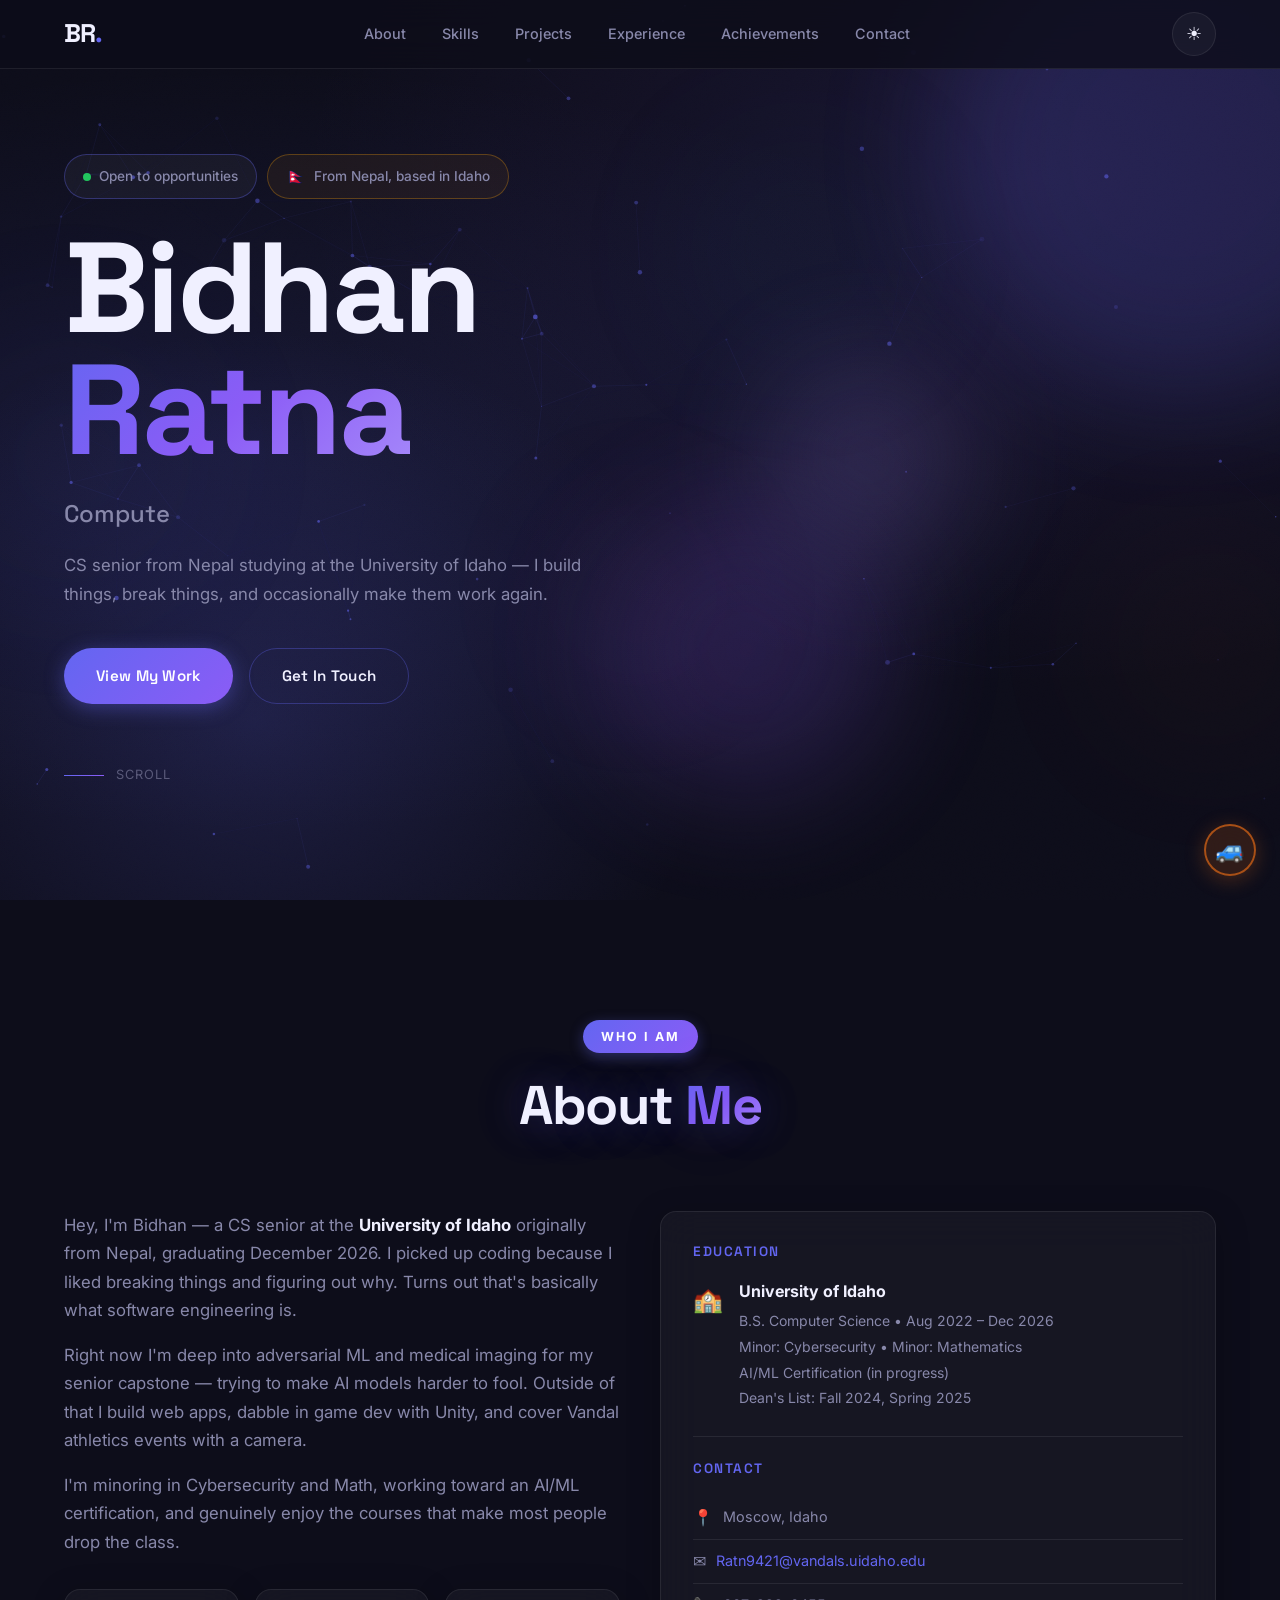
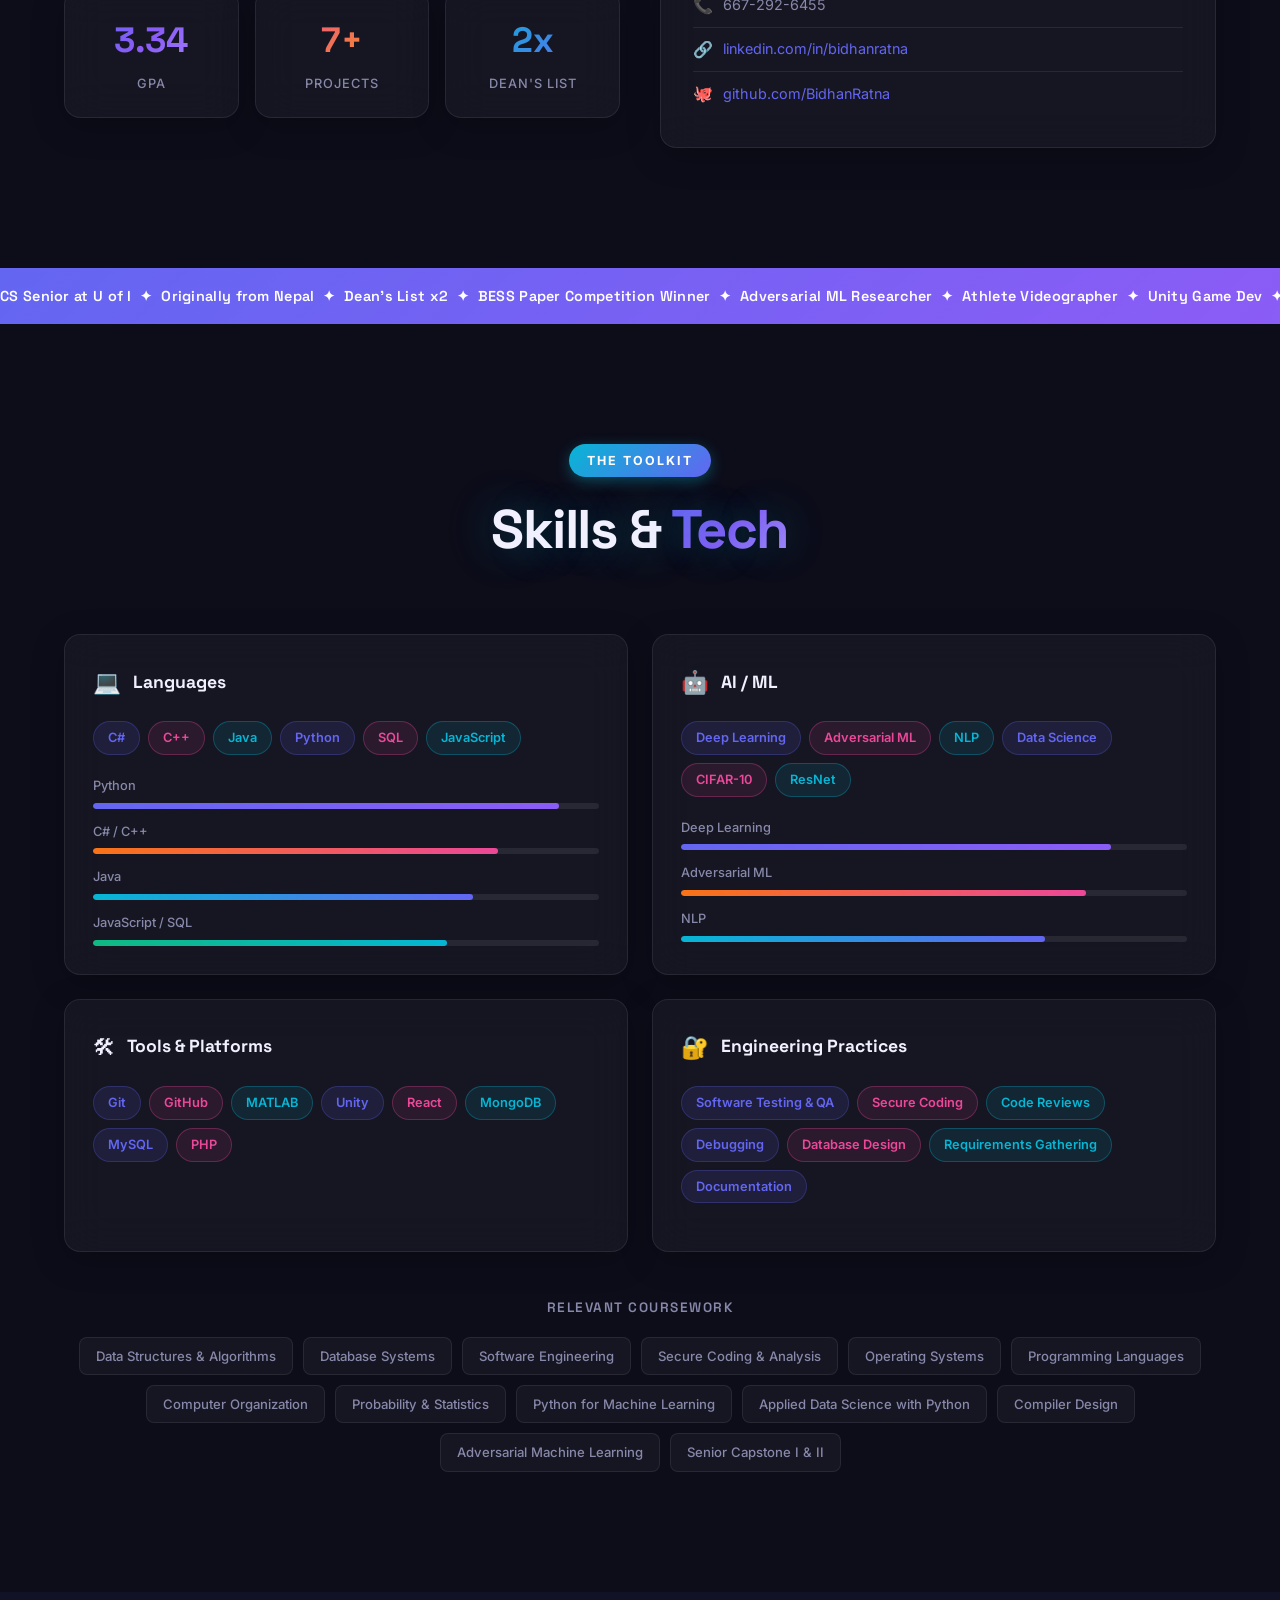
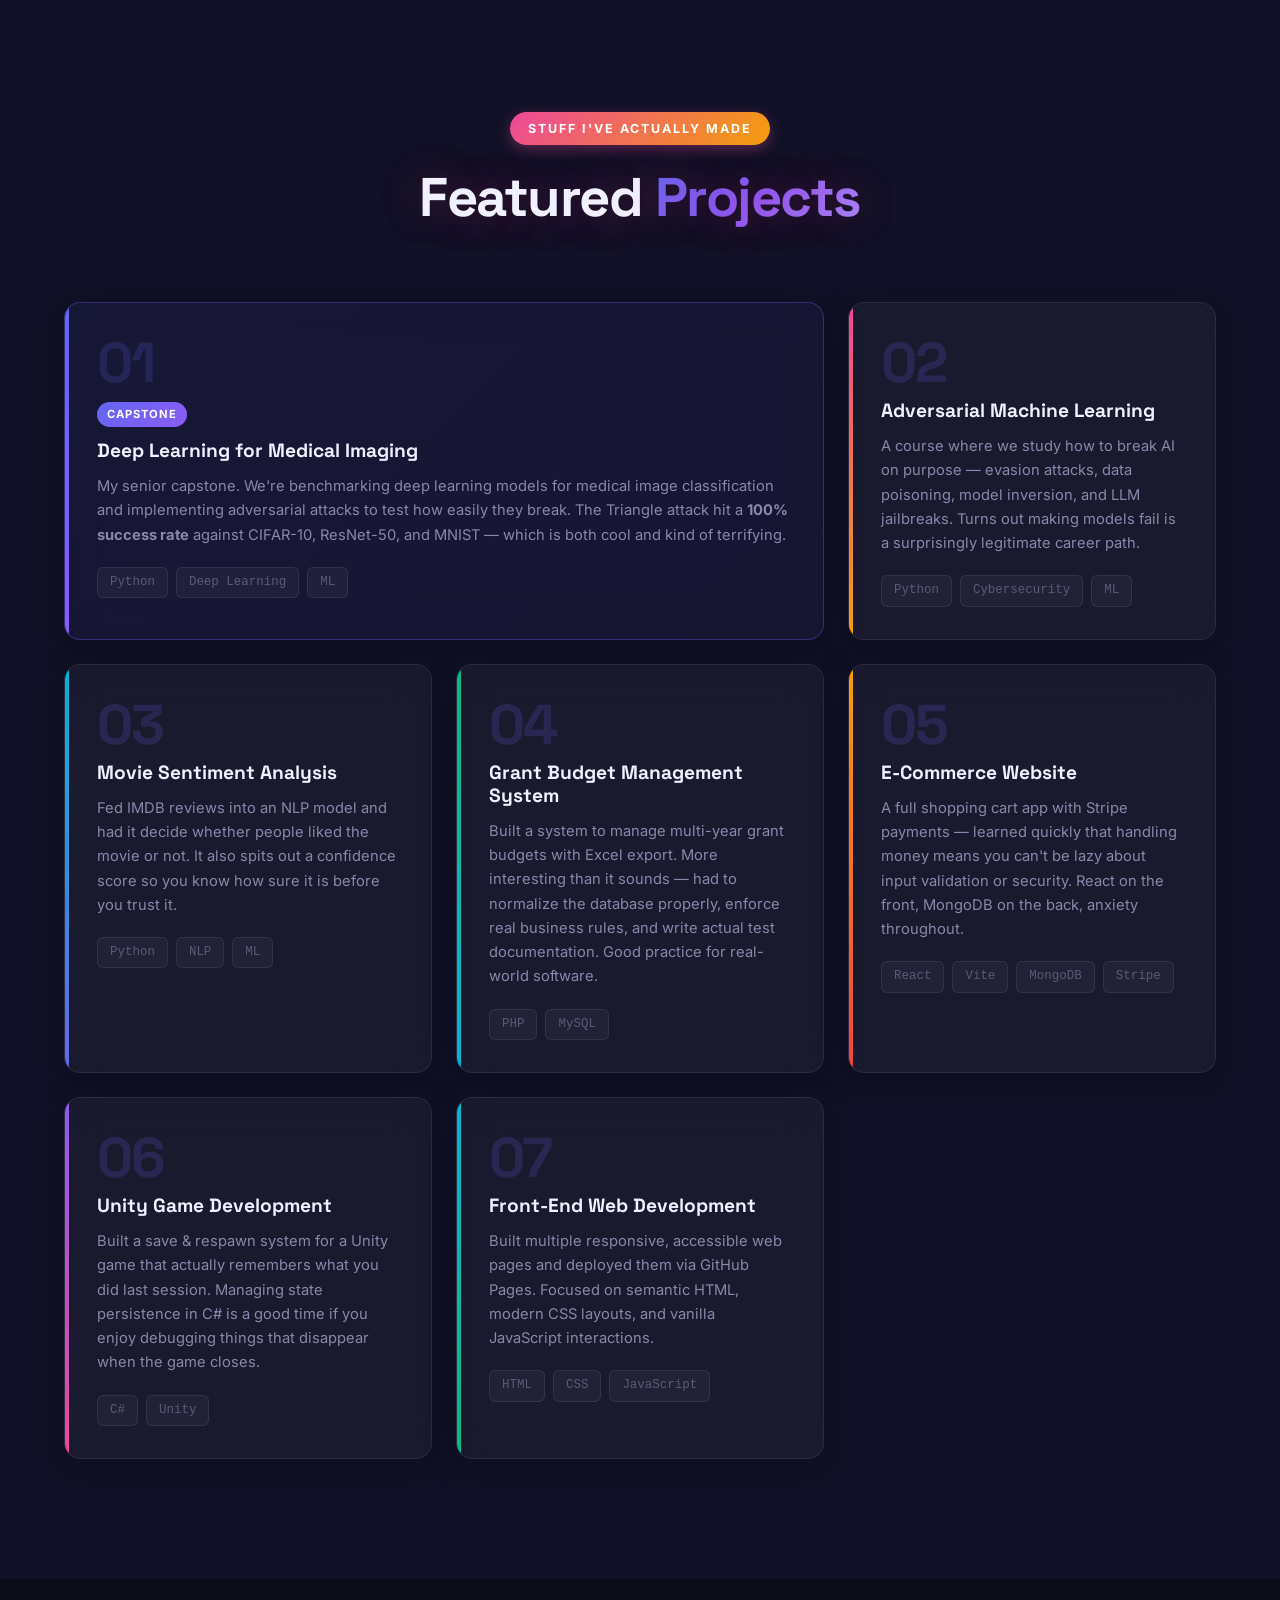
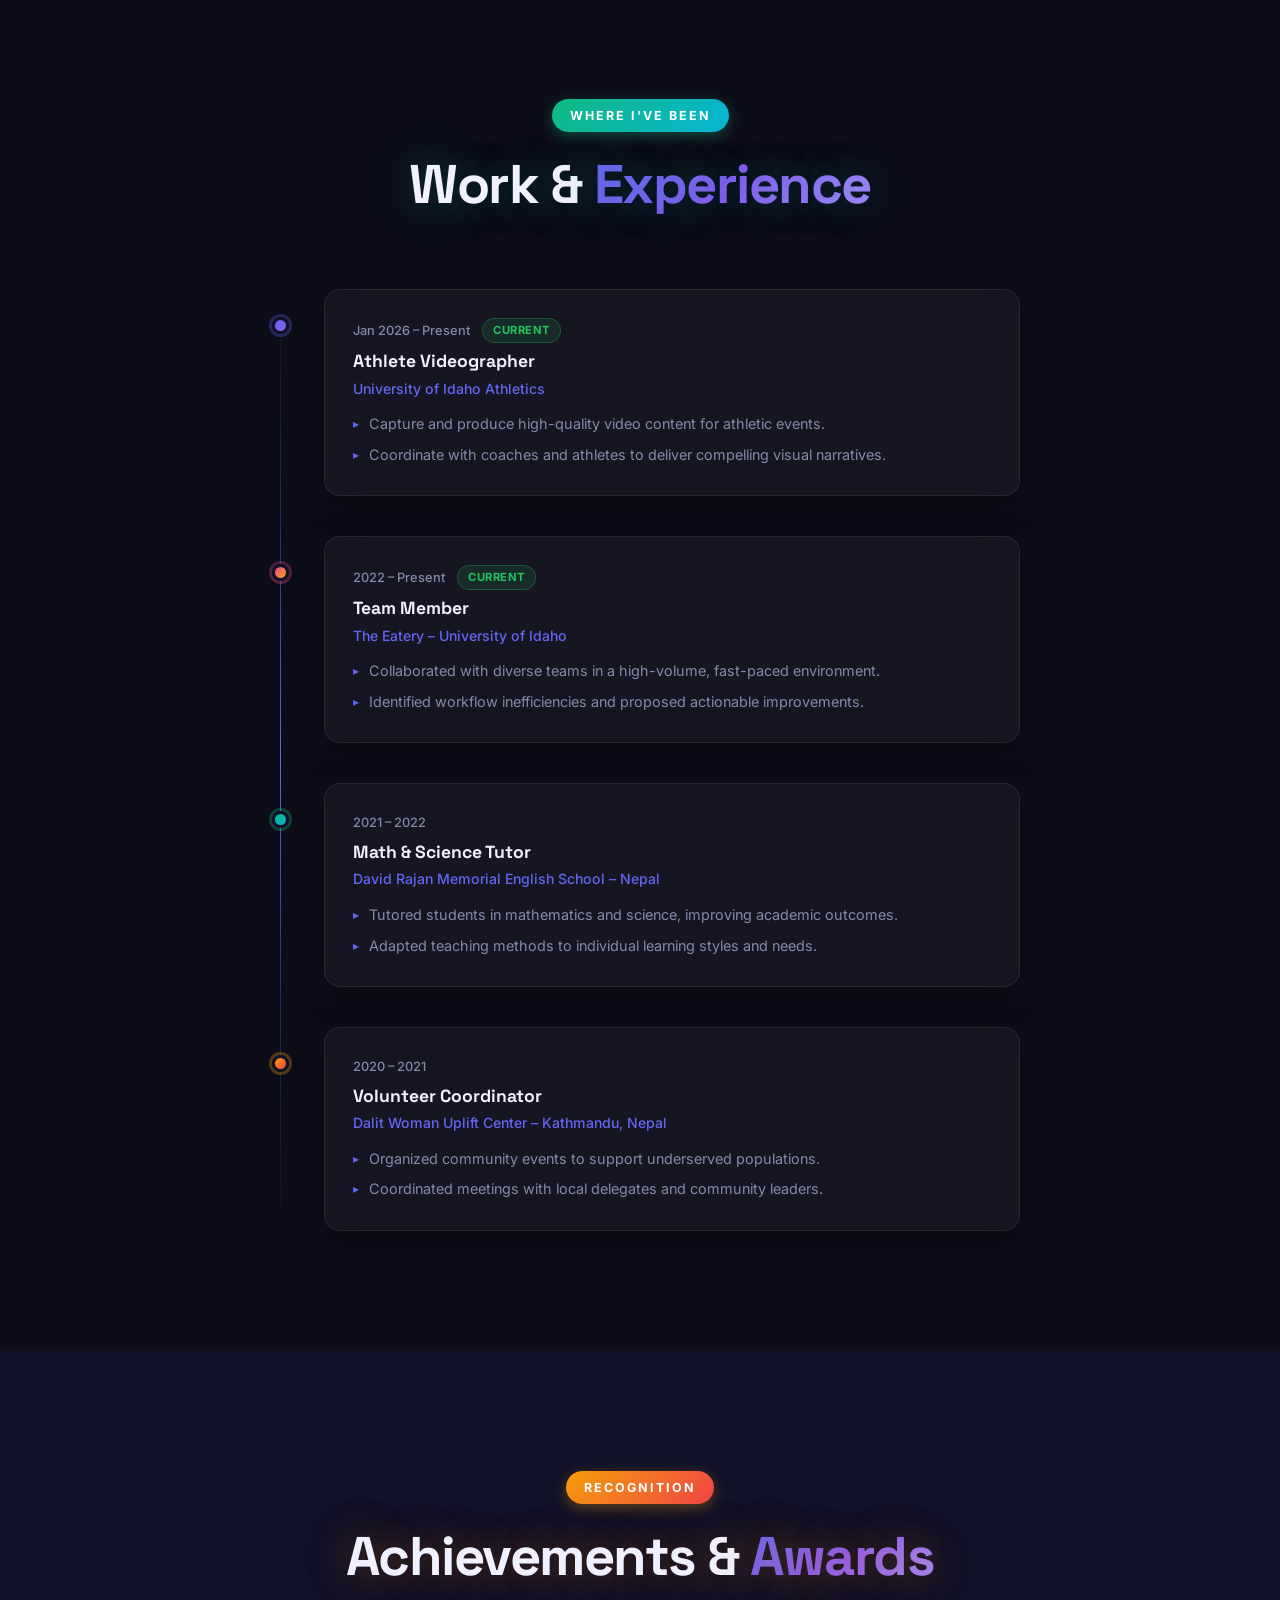
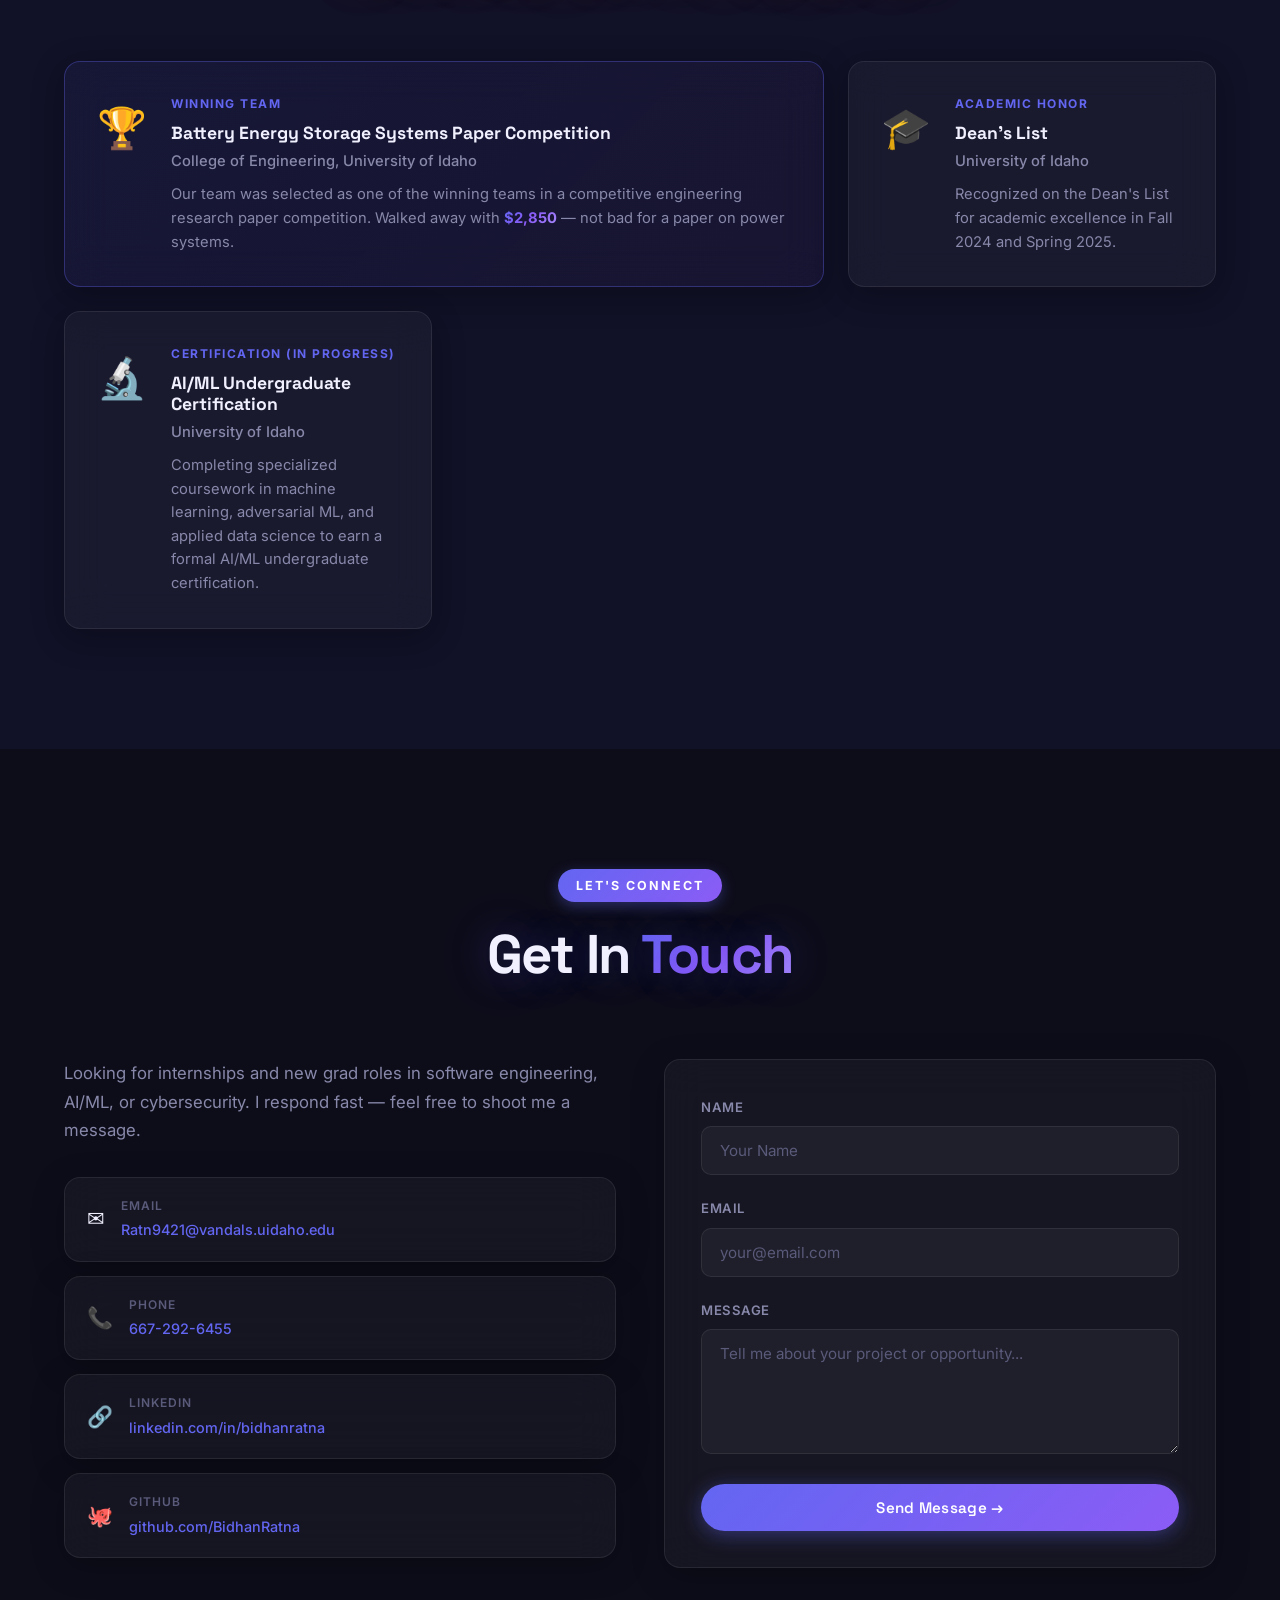
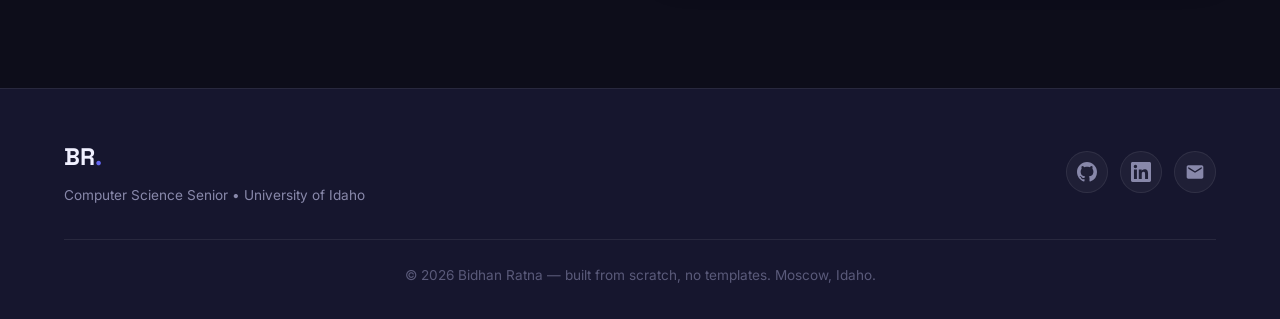
==== commit d0d530c9: "Test Windmill GitHub file update" ====
--- a/index.html
+++ b/index.html
@@ -613,3 +613,5 @@
   <script src="script.js"></script>
 </body>
 </html>
+
+<!-- CNR Windmill orchestration test: repository updated successfully through Windmill -->
--- a/style.css
+++ b/style.css
@@ -1449,40 +1449,22 @@
   display: none;
   pointer-events: none;
   filter: drop-shadow(0 4px 12px rgba(249,115,22,0.35));
-  /* body bob animation always running when visible */
-  animation: jeep-bob 0.8s ease-in-out infinite;
-  transform-origin: center bottom;
+  transform-origin: center center;
 }
 
 .jeep-navigator.active {
   display: block;
 }
 
-/* Flip jeep horizontally when moving left */
-.jeep-navigator.facing-left {
-  transform: scaleX(-1);
-}
-.jeep-navigator.facing-left.active {
-  display: block;
-}
-
-/* Body bobbing animation */
+/* Bob animation lives on the inner wrap so JS transform on outer doesn't conflict */
 @keyframes jeep-bob {
   0%, 100% { transform: translateY(0px); }
   50%       { transform: translateY(-3px); }
 }
 
-.jeep-navigator.facing-left {
-  animation: jeep-bob-flip 0.8s ease-in-out infinite;
-}
-
-@keyframes jeep-bob-flip {
-  0%, 100% { transform: scaleX(-1) translateY(0px); }
-  50%       { transform: scaleX(-1) translateY(-3px); }
-}
-
 /* Pause bob when not moving */
-.jeep-navigator.still {
+.jeep-navigator.still .jeep-body-wrap,
+.jeep-navigator.still .jeep-wheel {
   animation-play-state: paused;
 }
 
@@ -1493,6 +1475,7 @@
   left: 4px;
   right: 4px;
   height: 36px;
+  animation: jeep-bob 0.8s ease-in-out infinite;
 }
 
 .jeep-body {
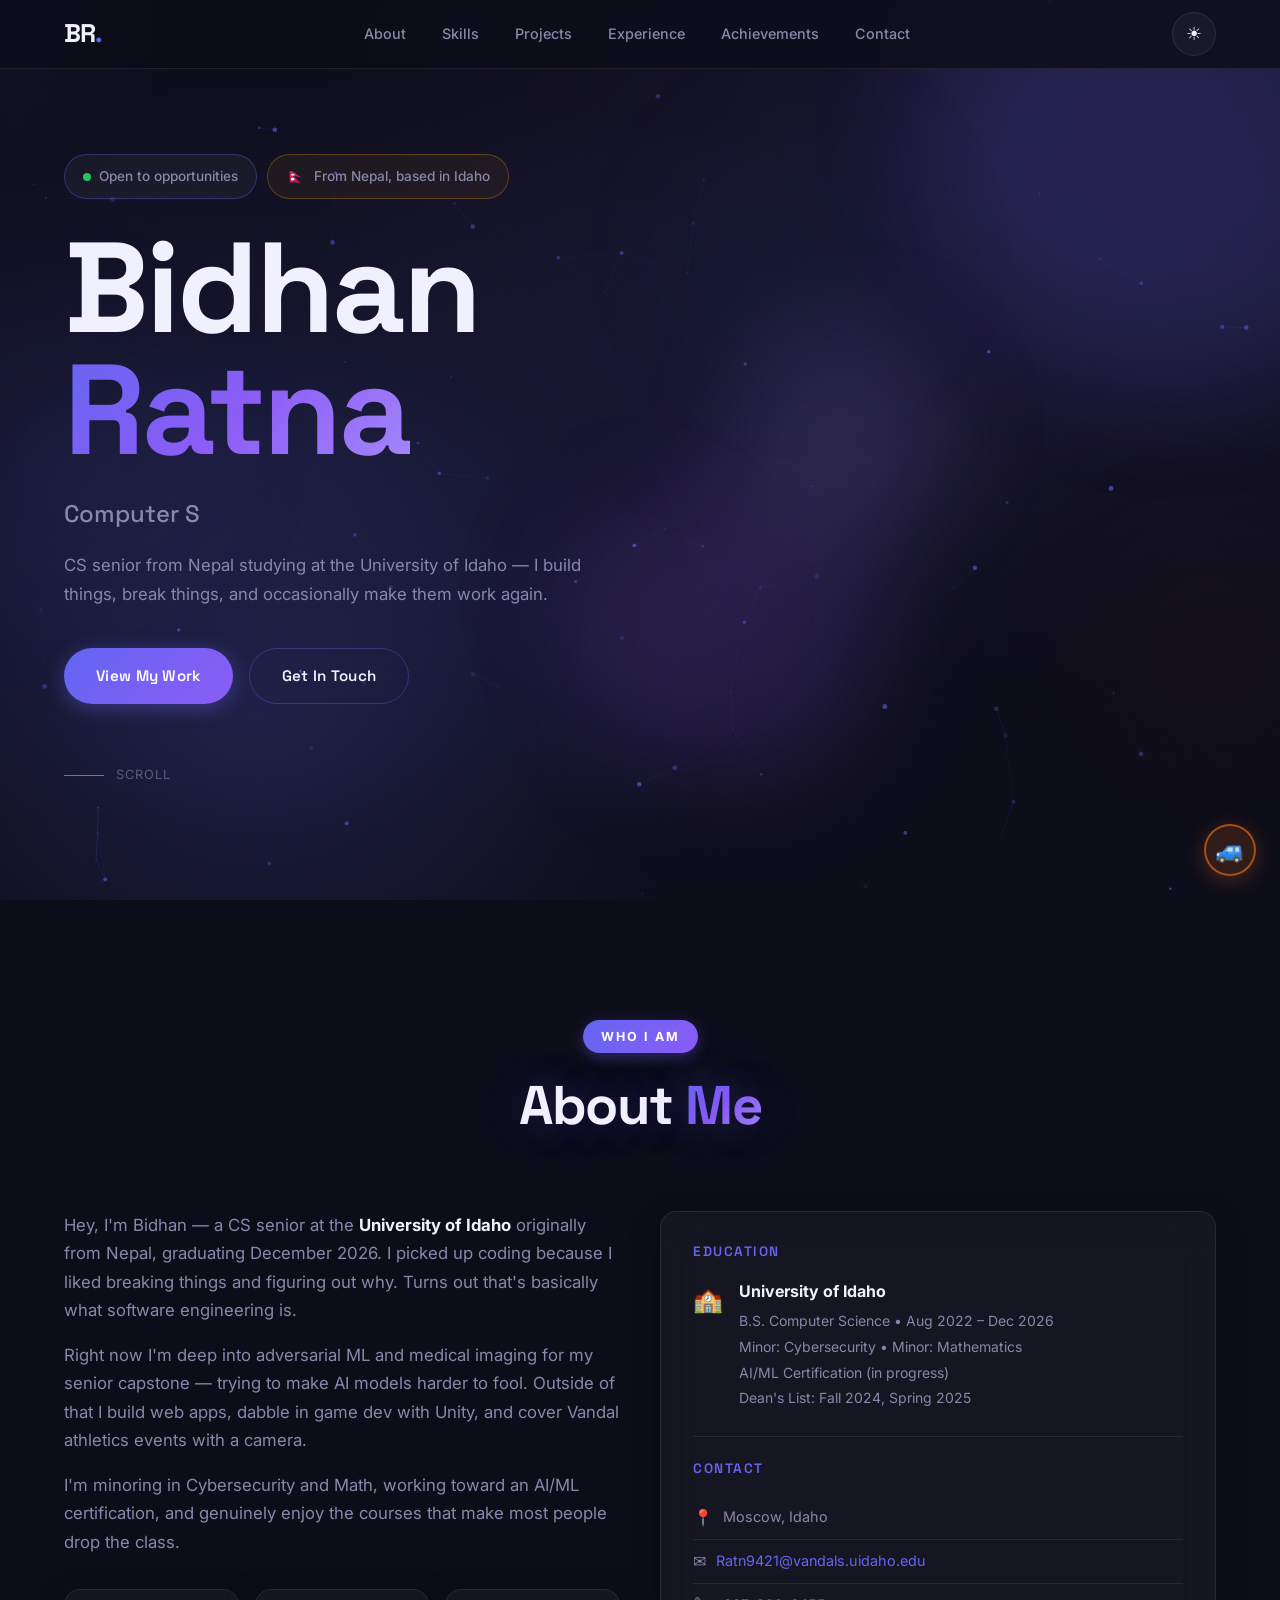
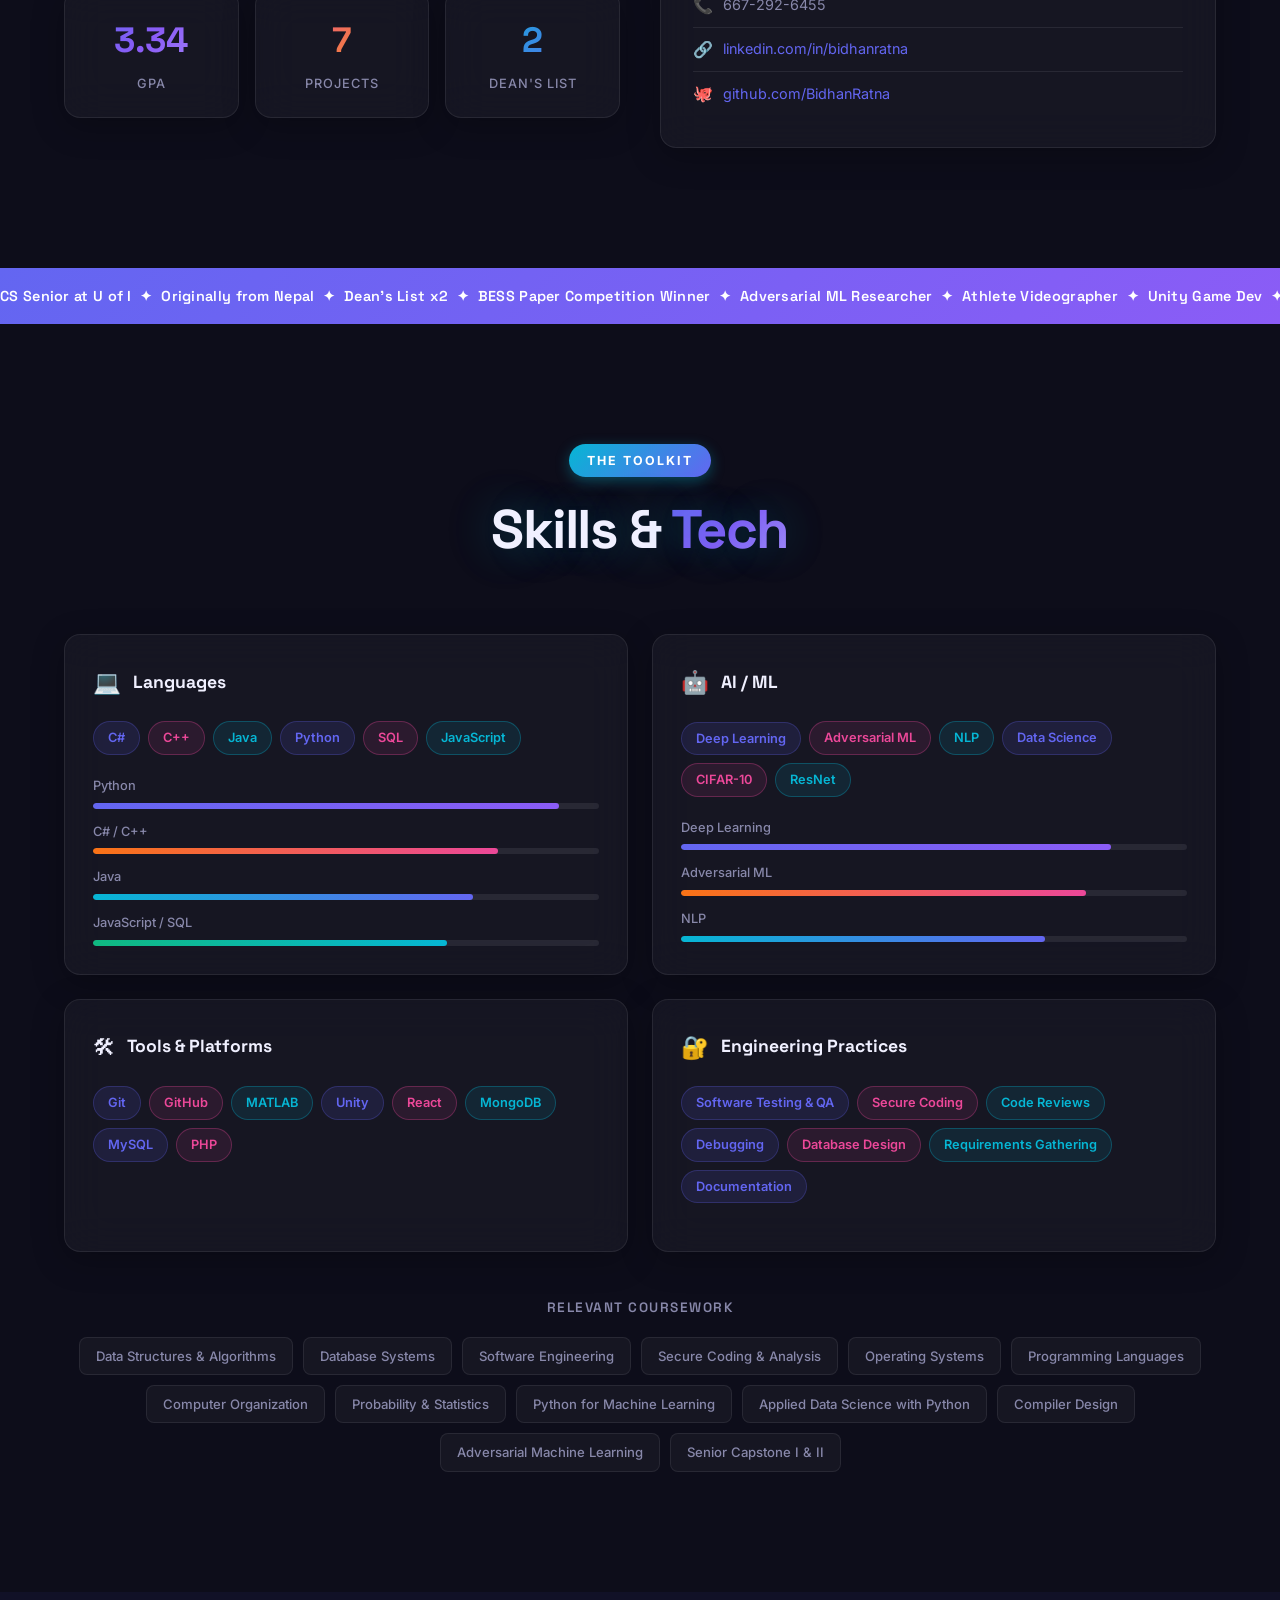
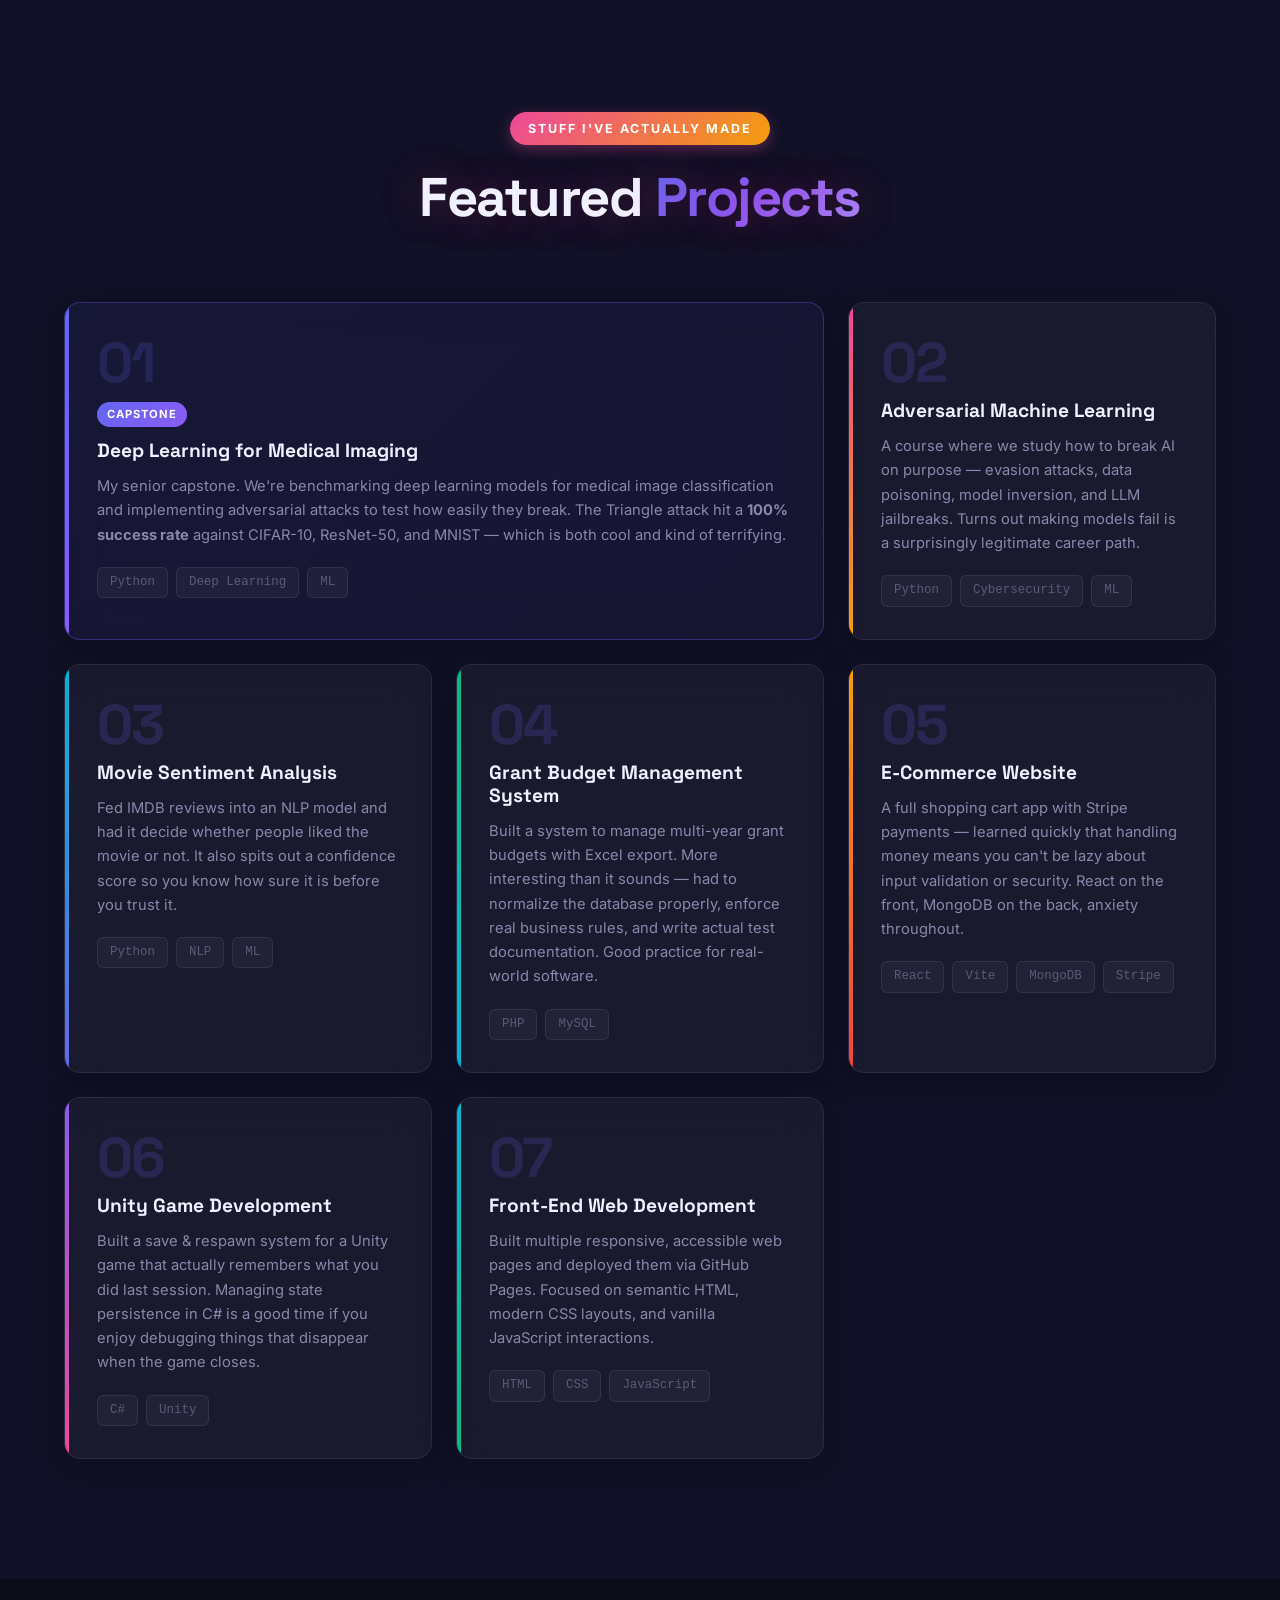
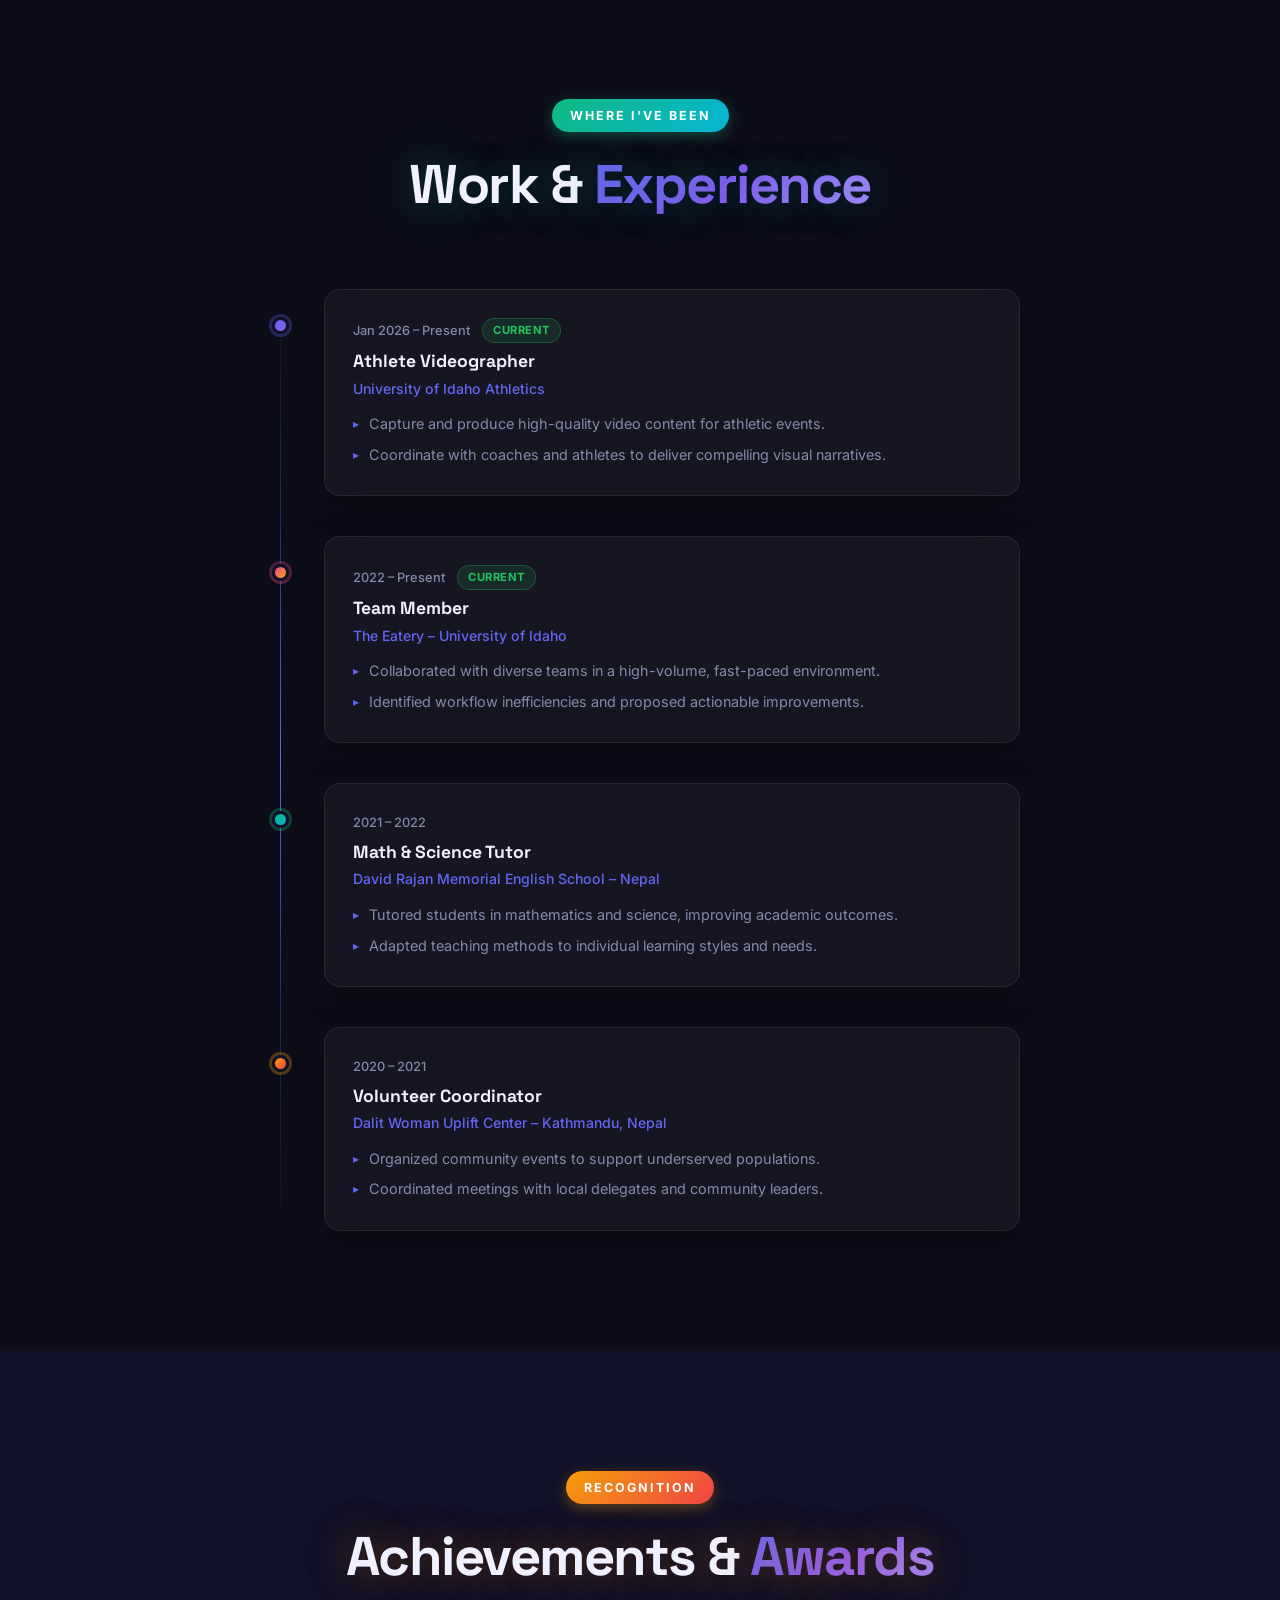
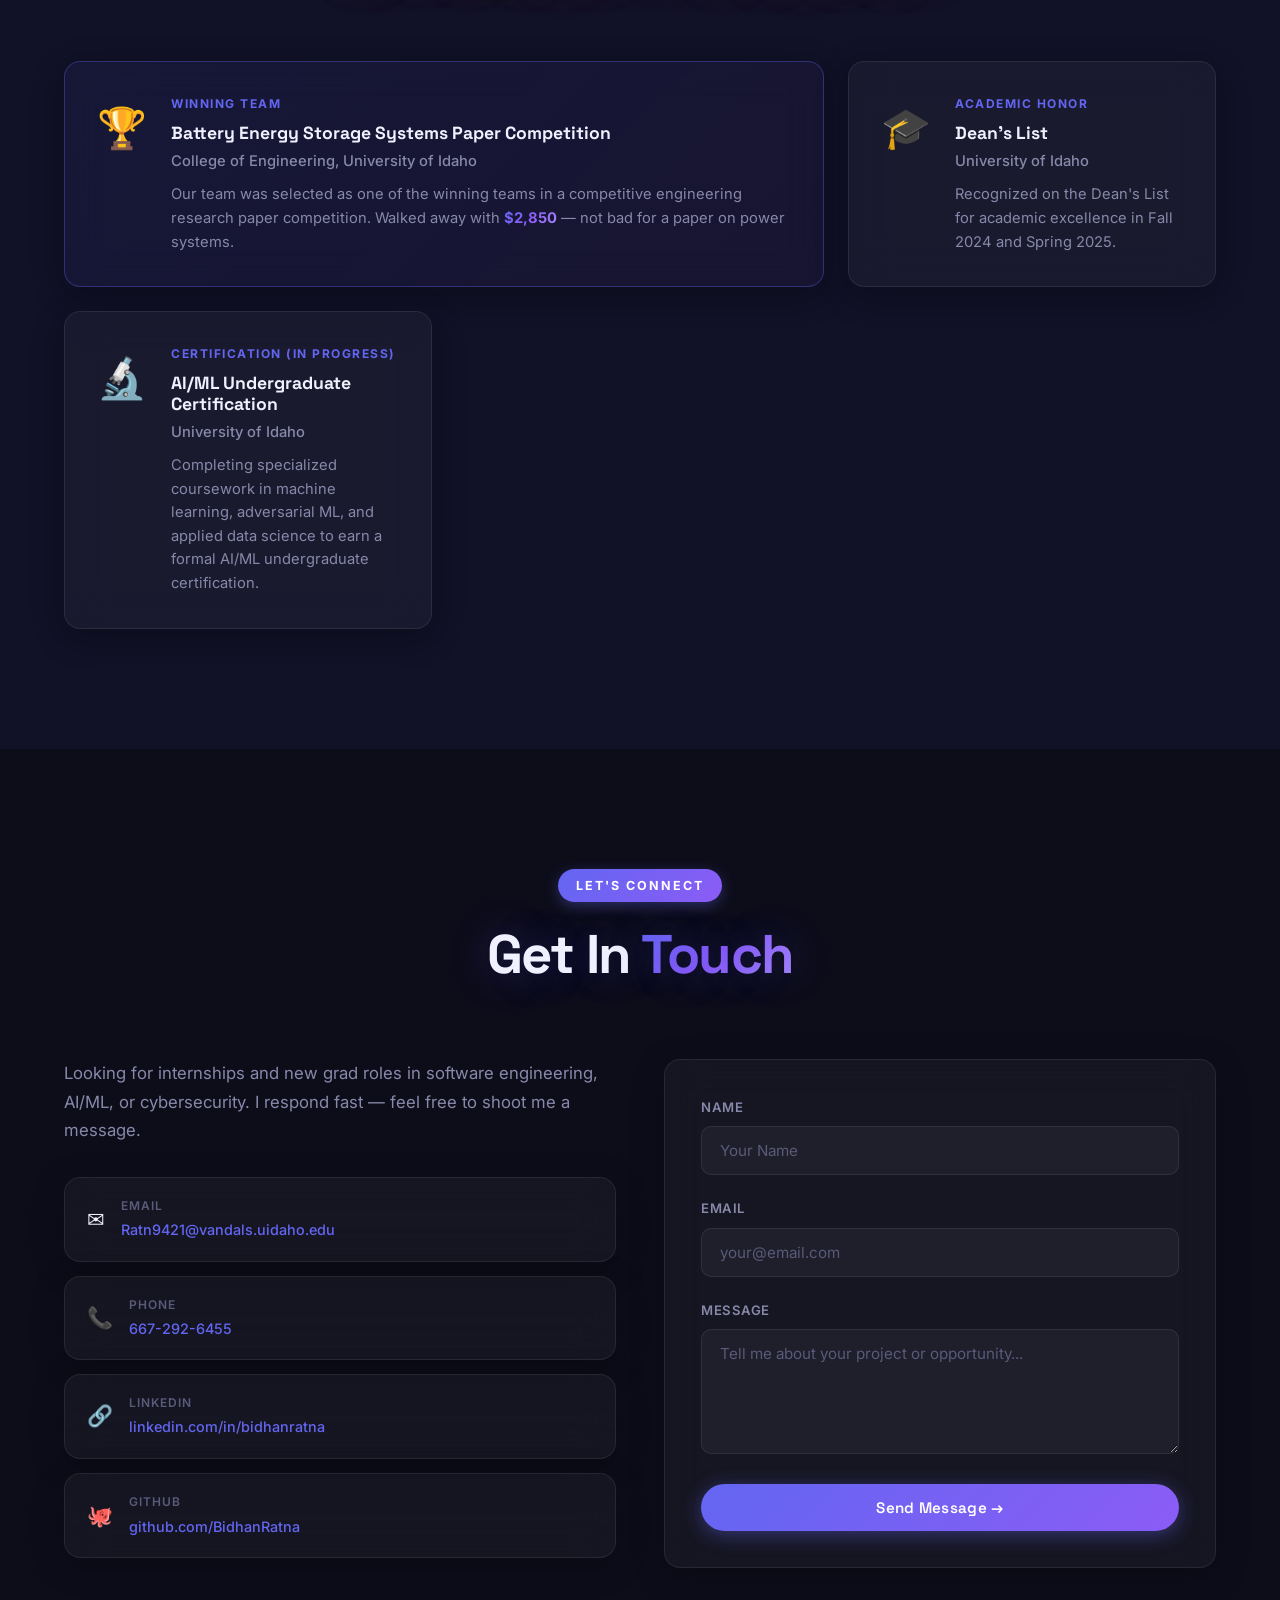
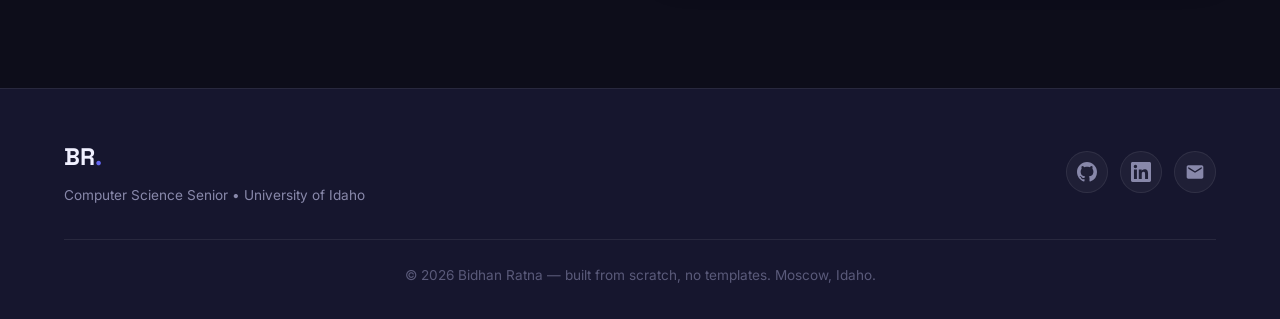
==== commit b07cadfa: "CNR Windmill supervisor demo" ====
--- a/index.html
+++ b/index.html
@@ -615,3 +615,5 @@
 </html>
 
 <!-- CNR Windmill orchestration test: repository updated successfully through Windmill -->
+
+<!-- Supervisor demo: updated through CNR Compute and Windmill -->
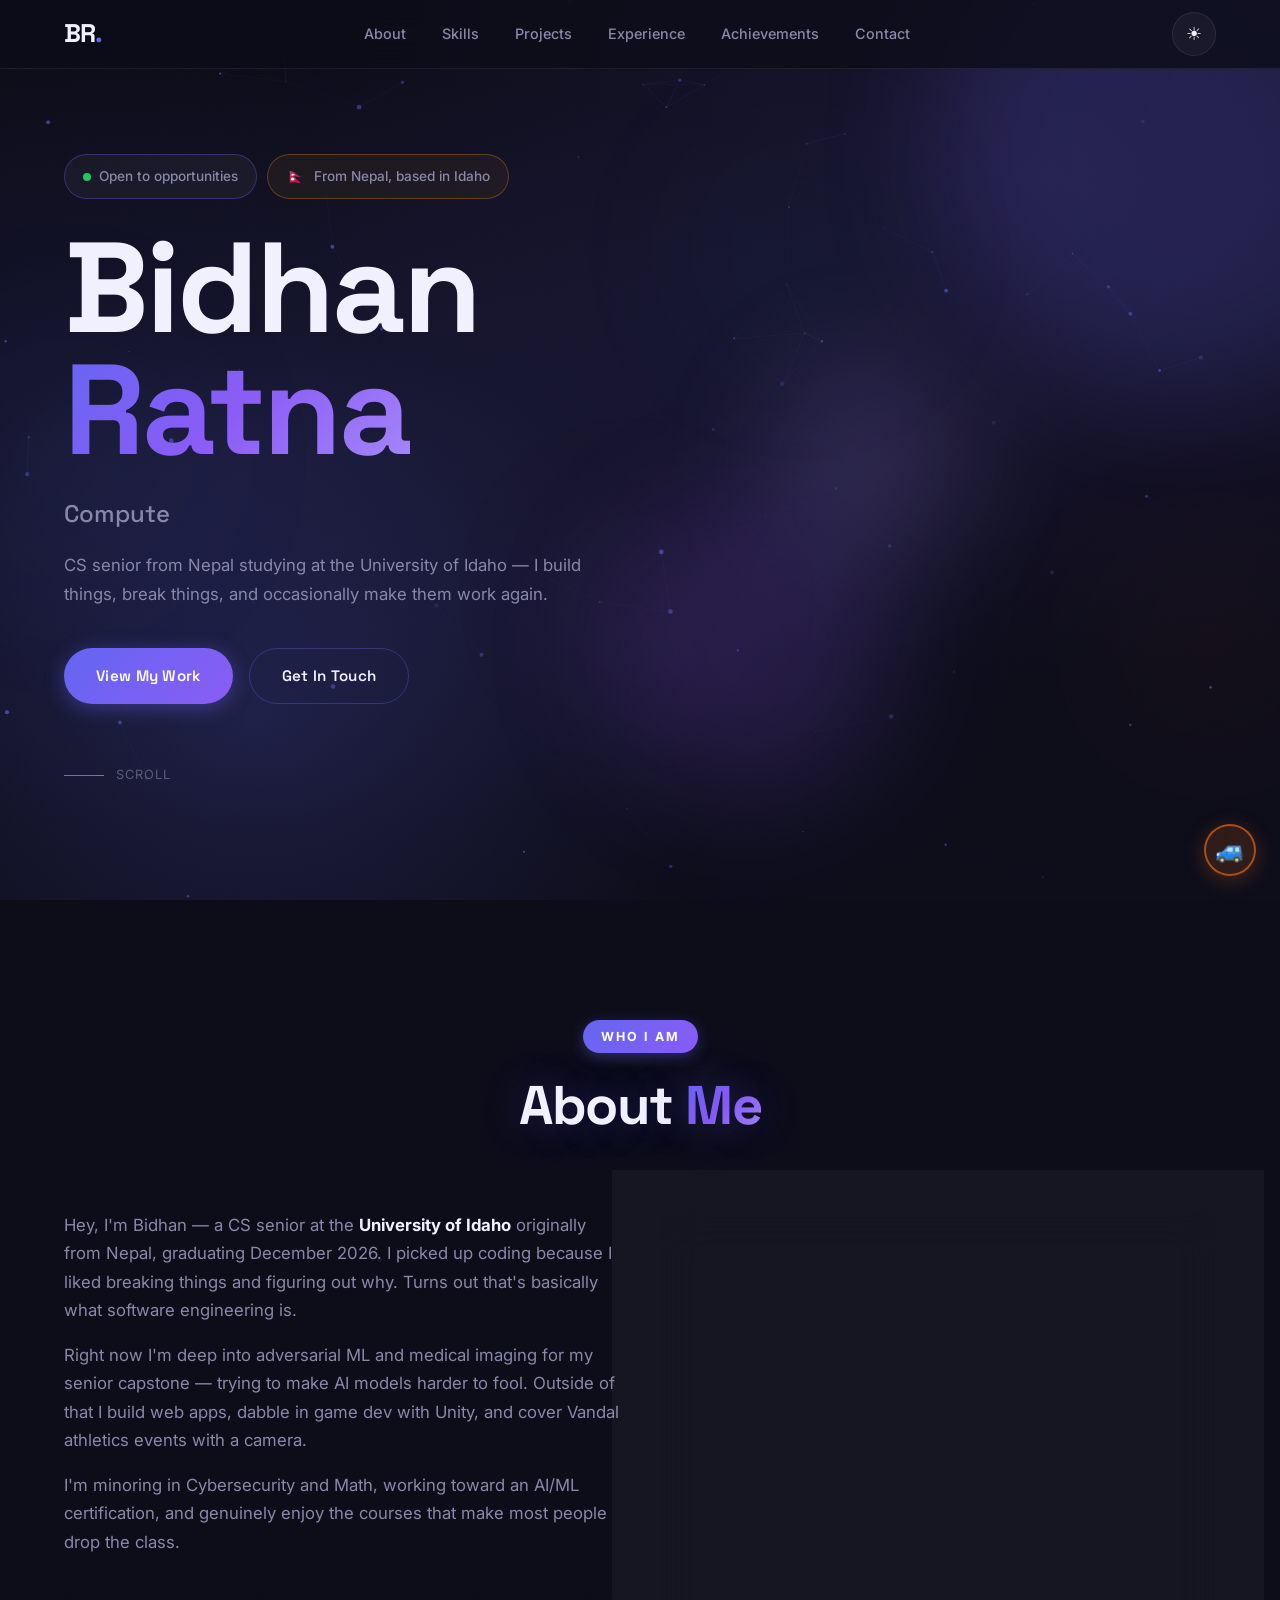
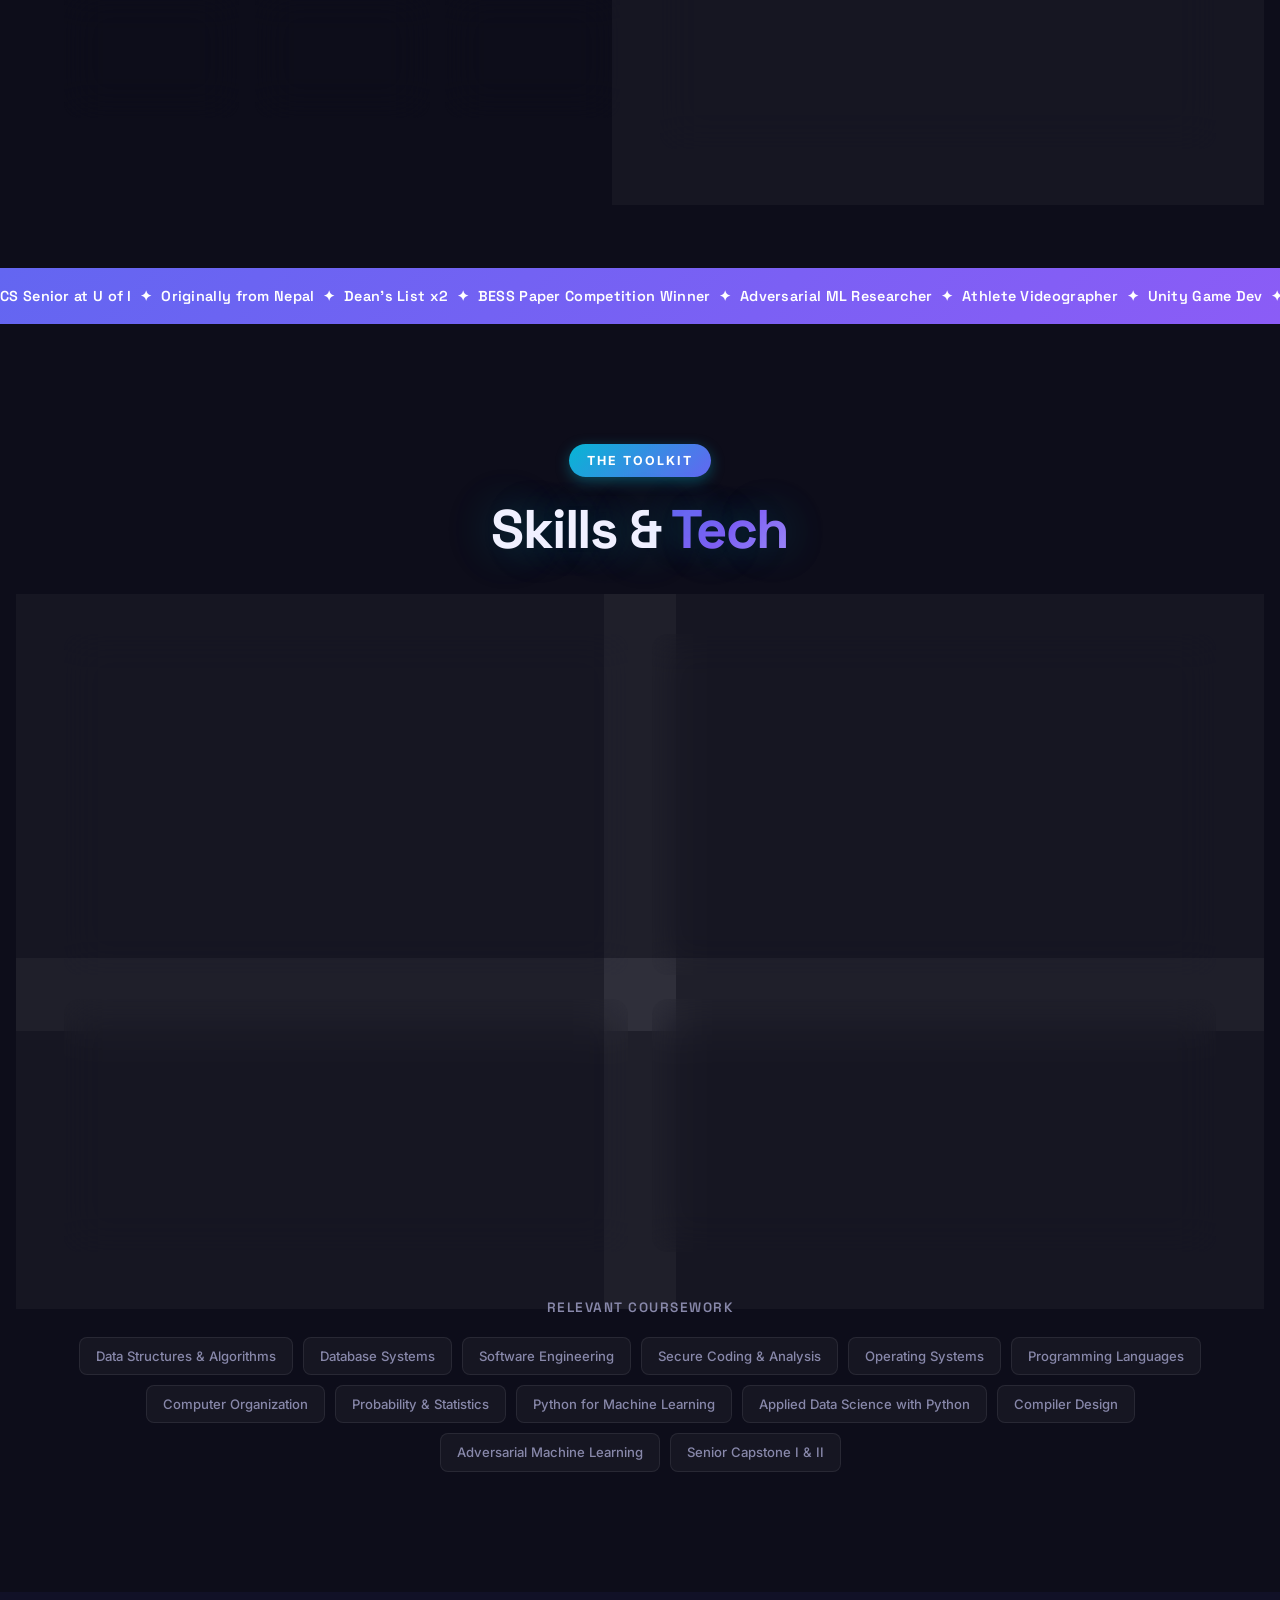
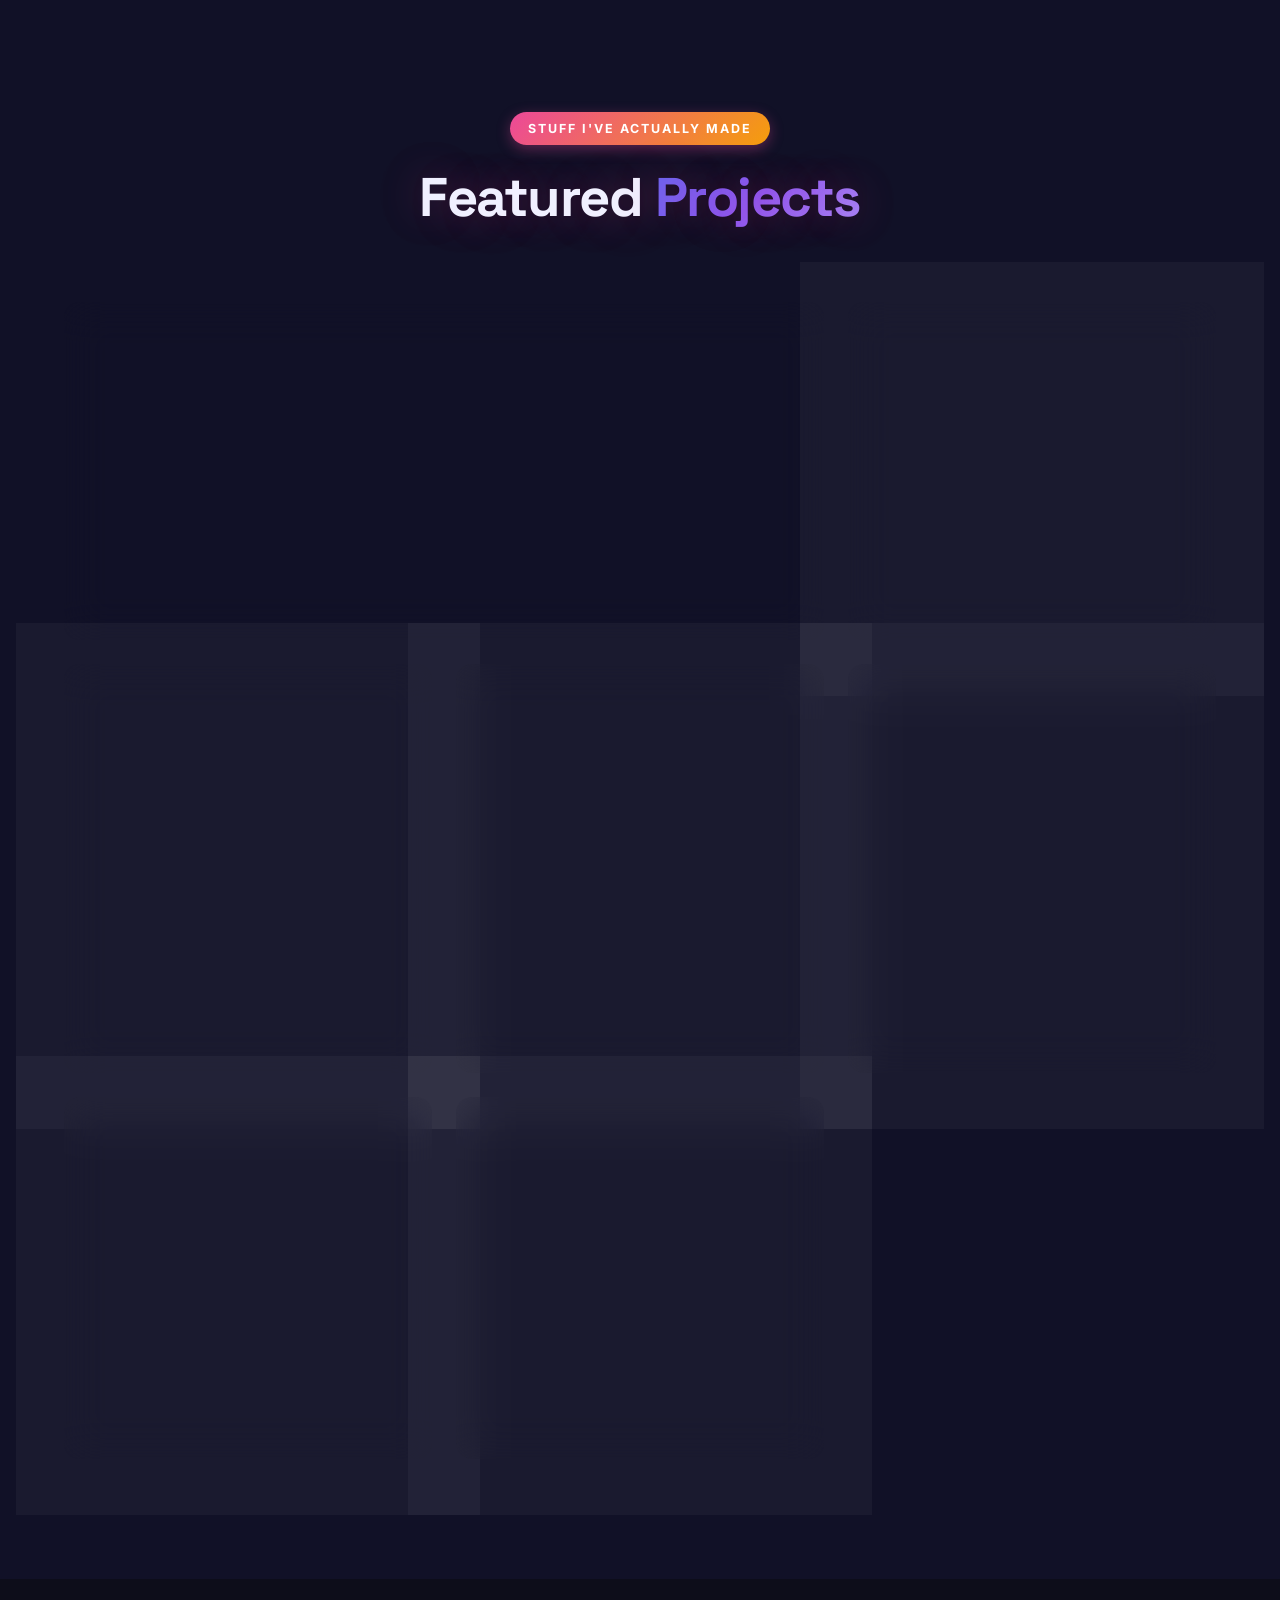
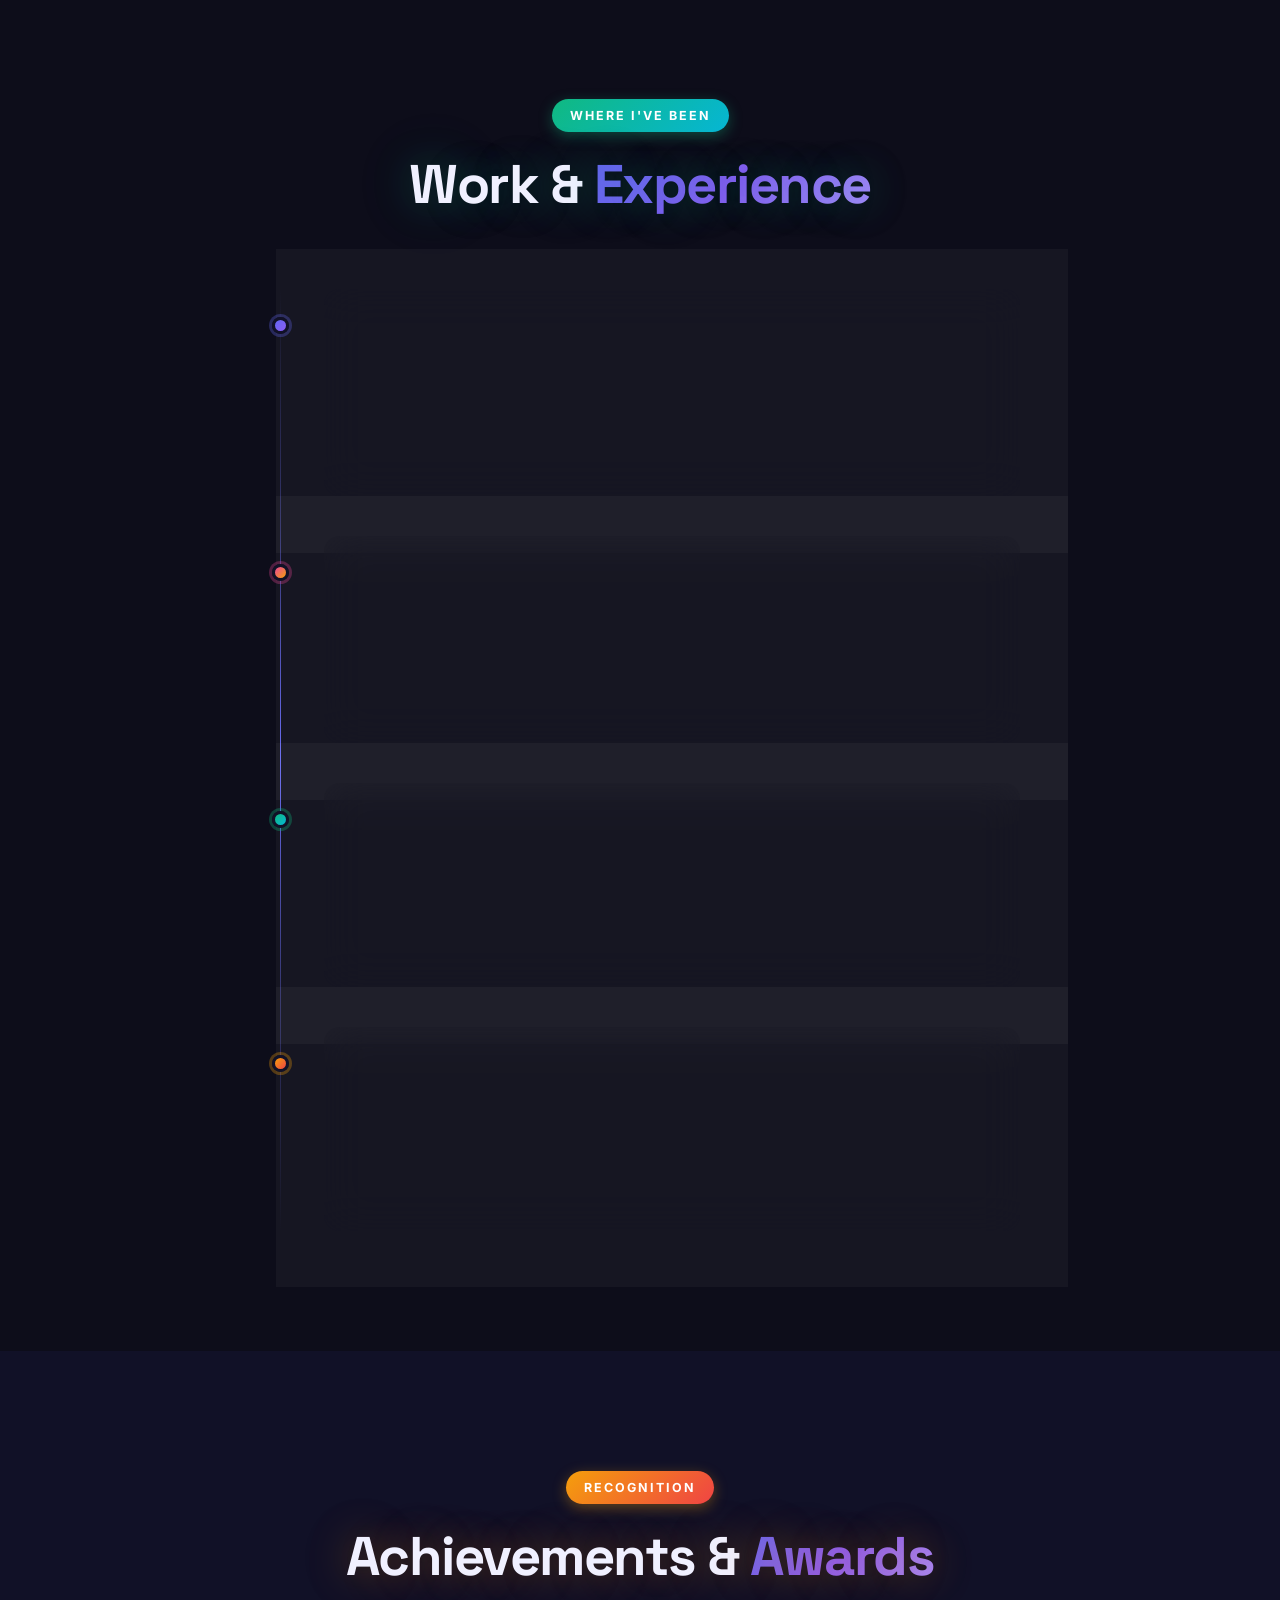
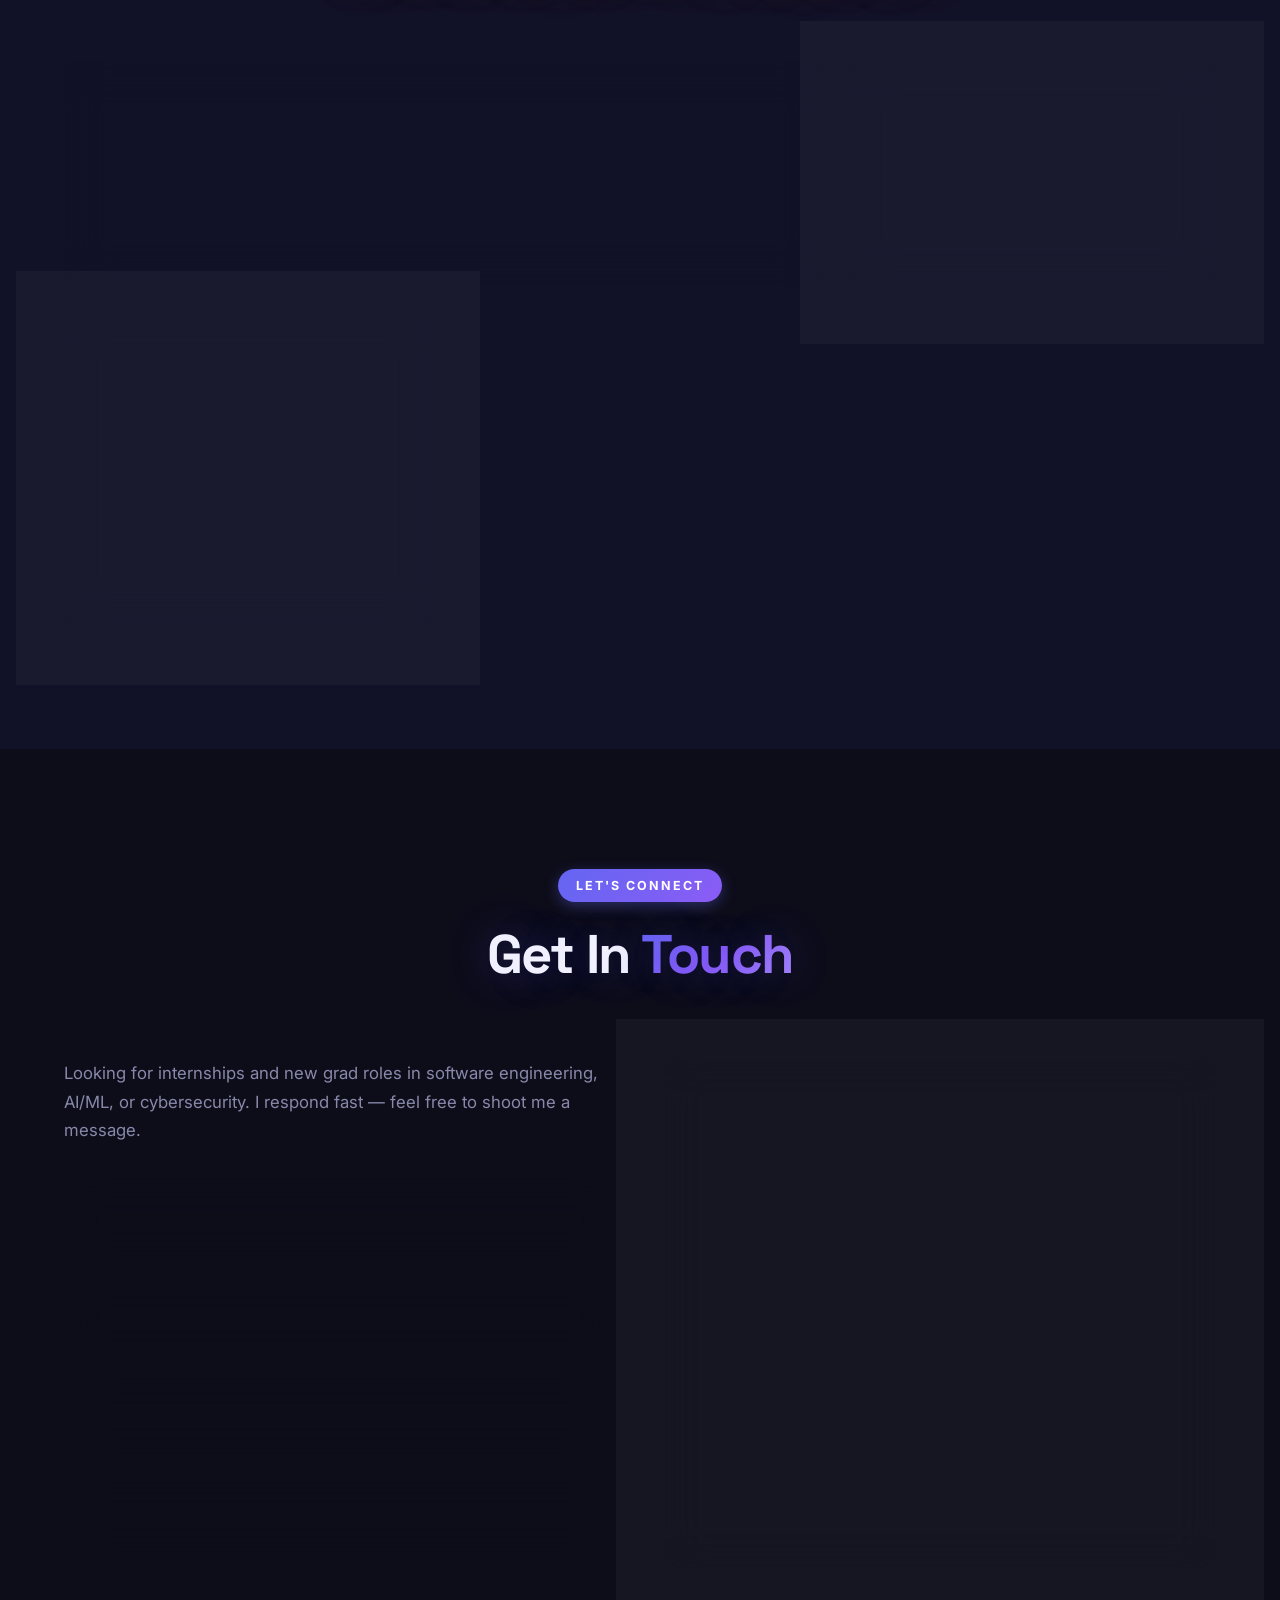
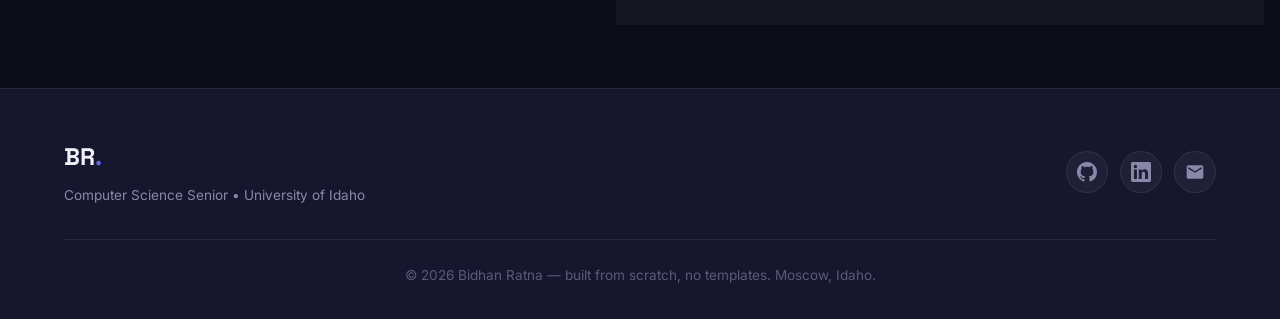
==== commit d72adc07: "CNR Windmill supervisor demo" ====
--- a/index.html
+++ b/index.html
@@ -617,3 +617,5 @@
 <!-- CNR Windmill orchestration test: repository updated successfully through Windmill -->
 
 <!-- Supervisor demo: updated through CNR Compute and Windmill -->
+
+<!-- Supervisor demo: updated through CNR Compute and Windmill -->
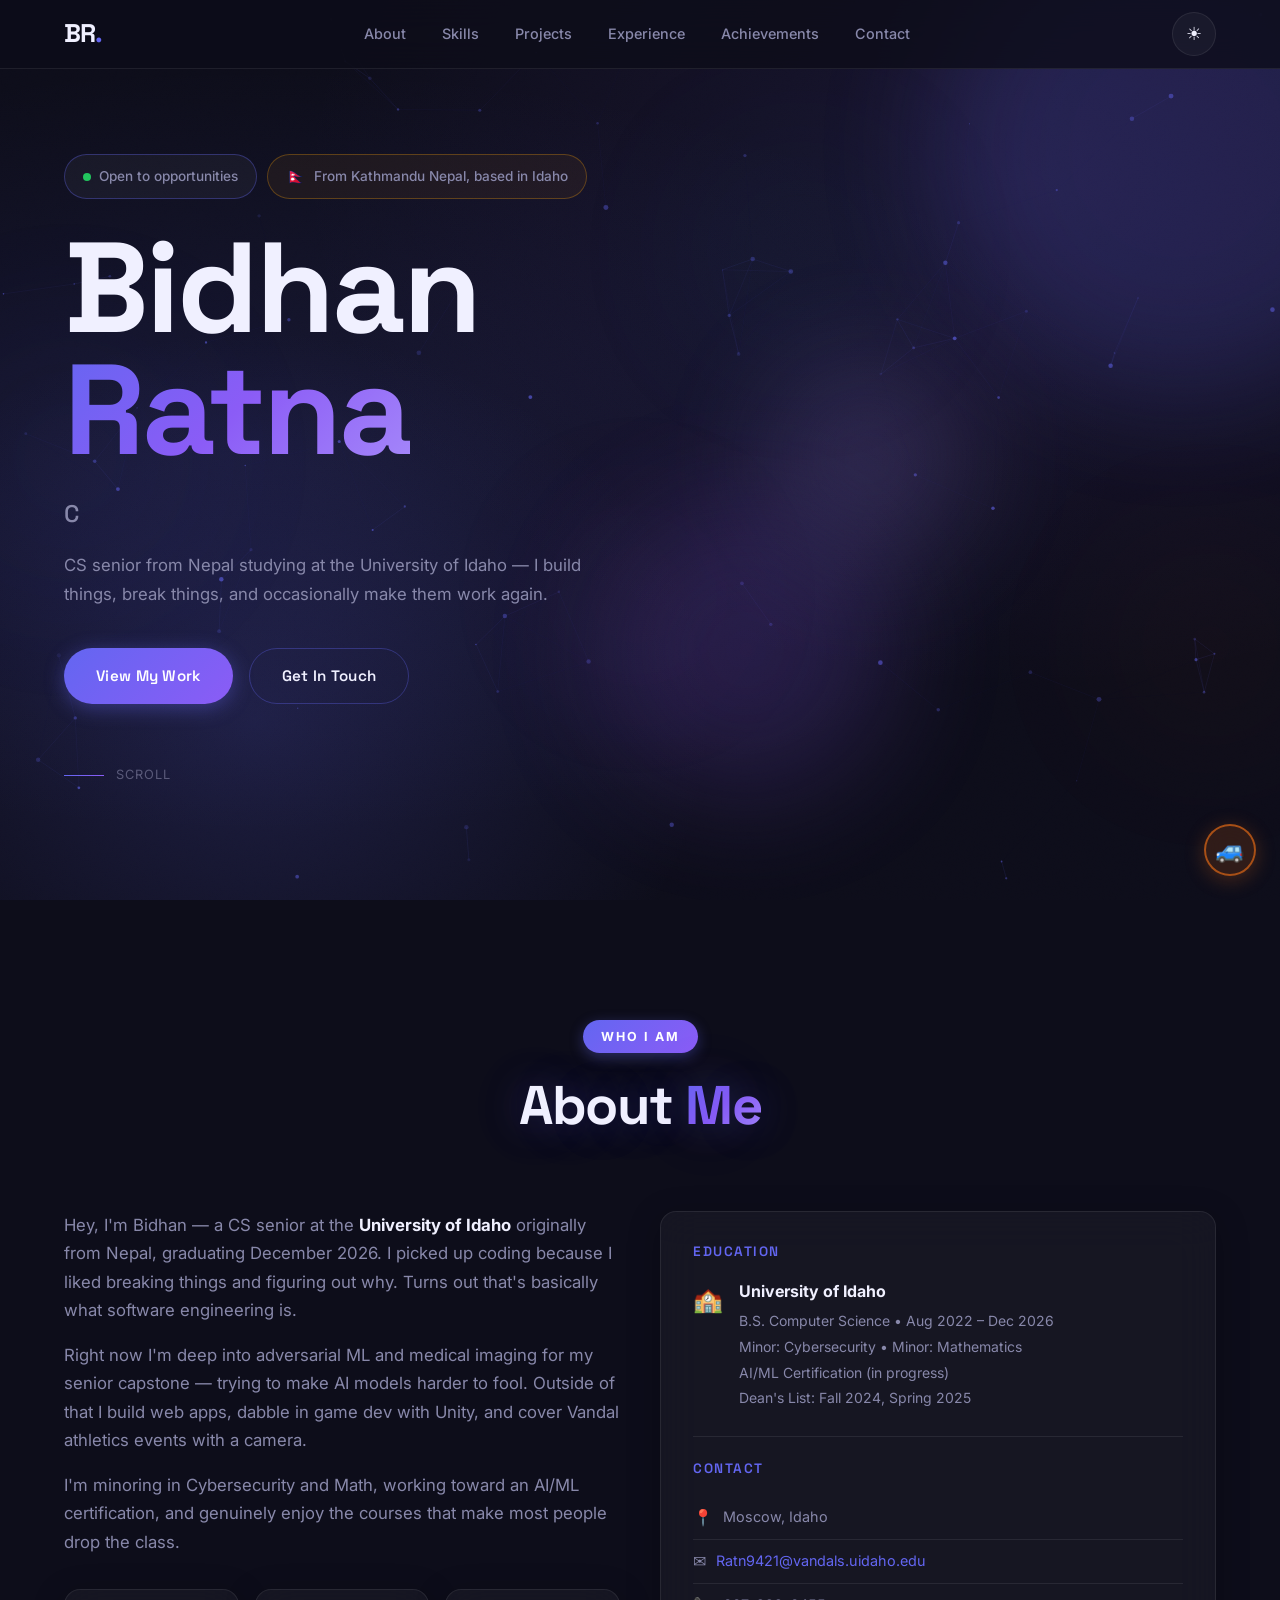
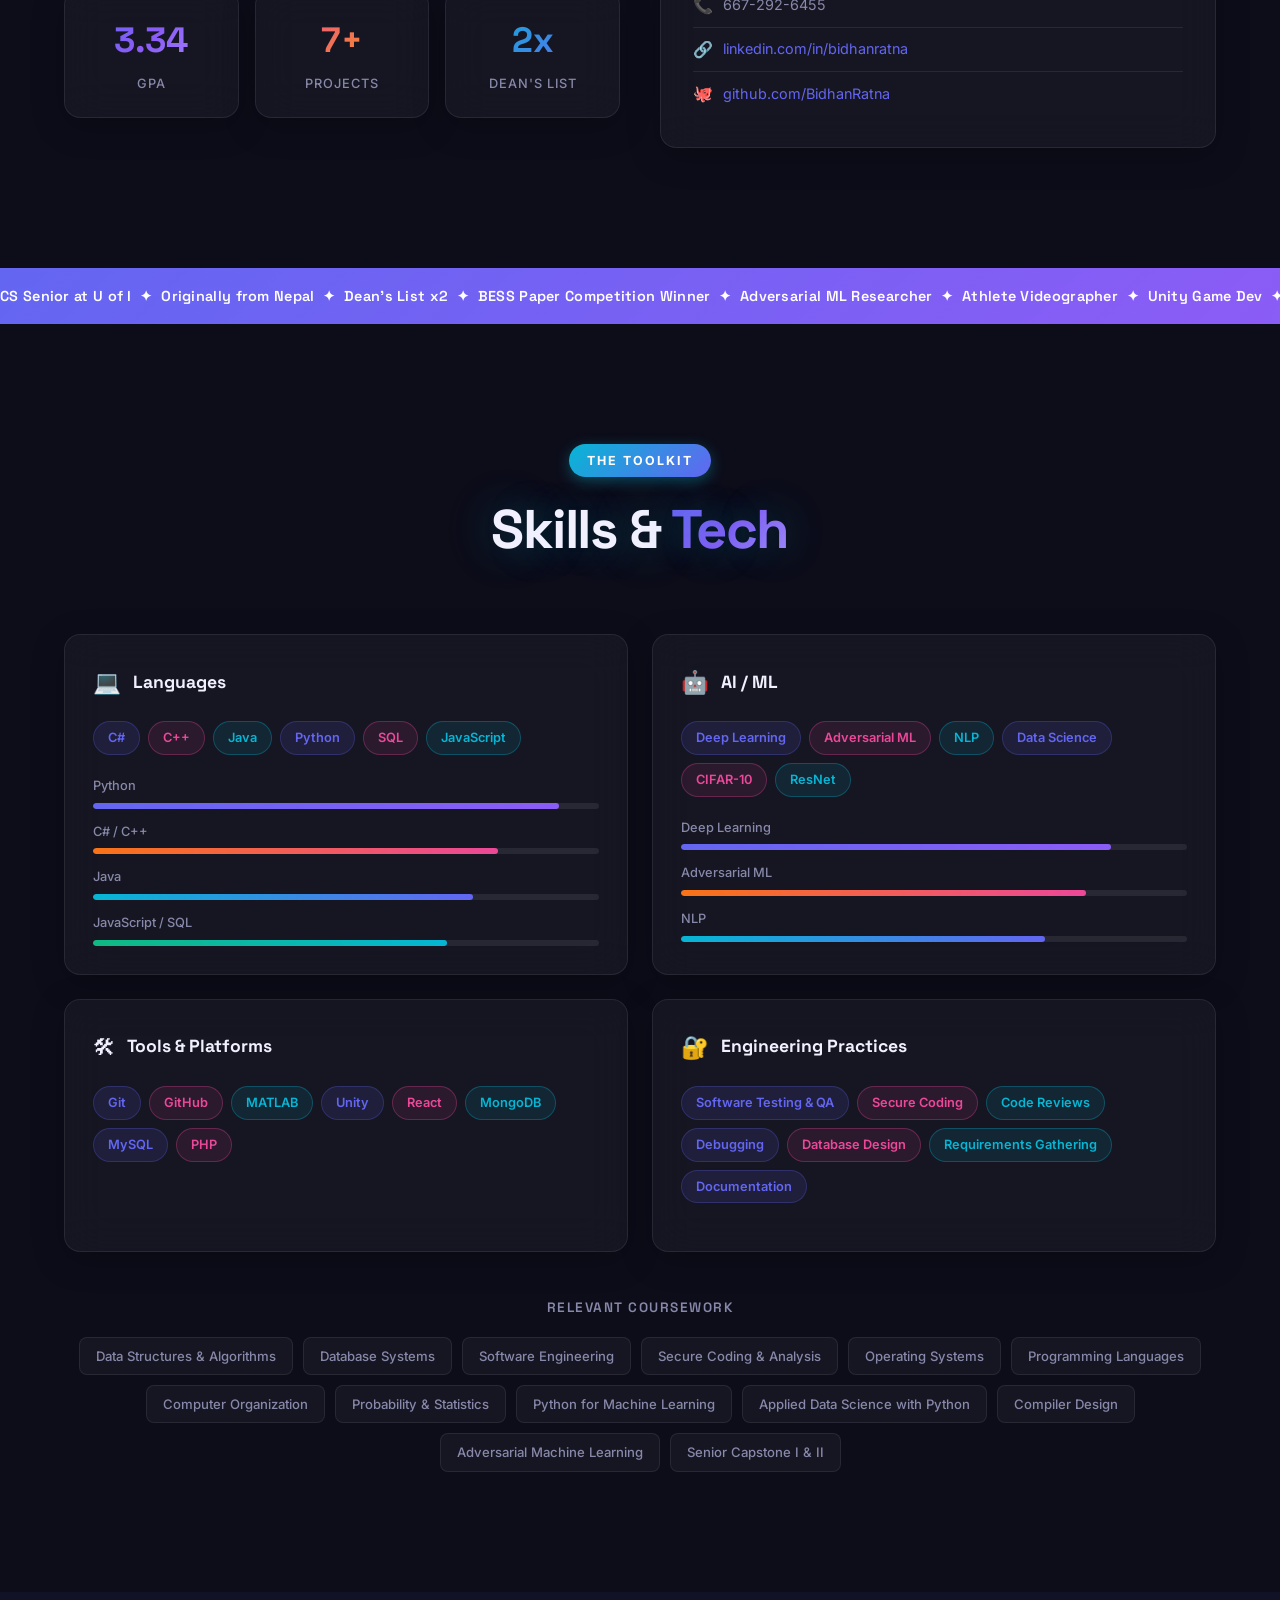
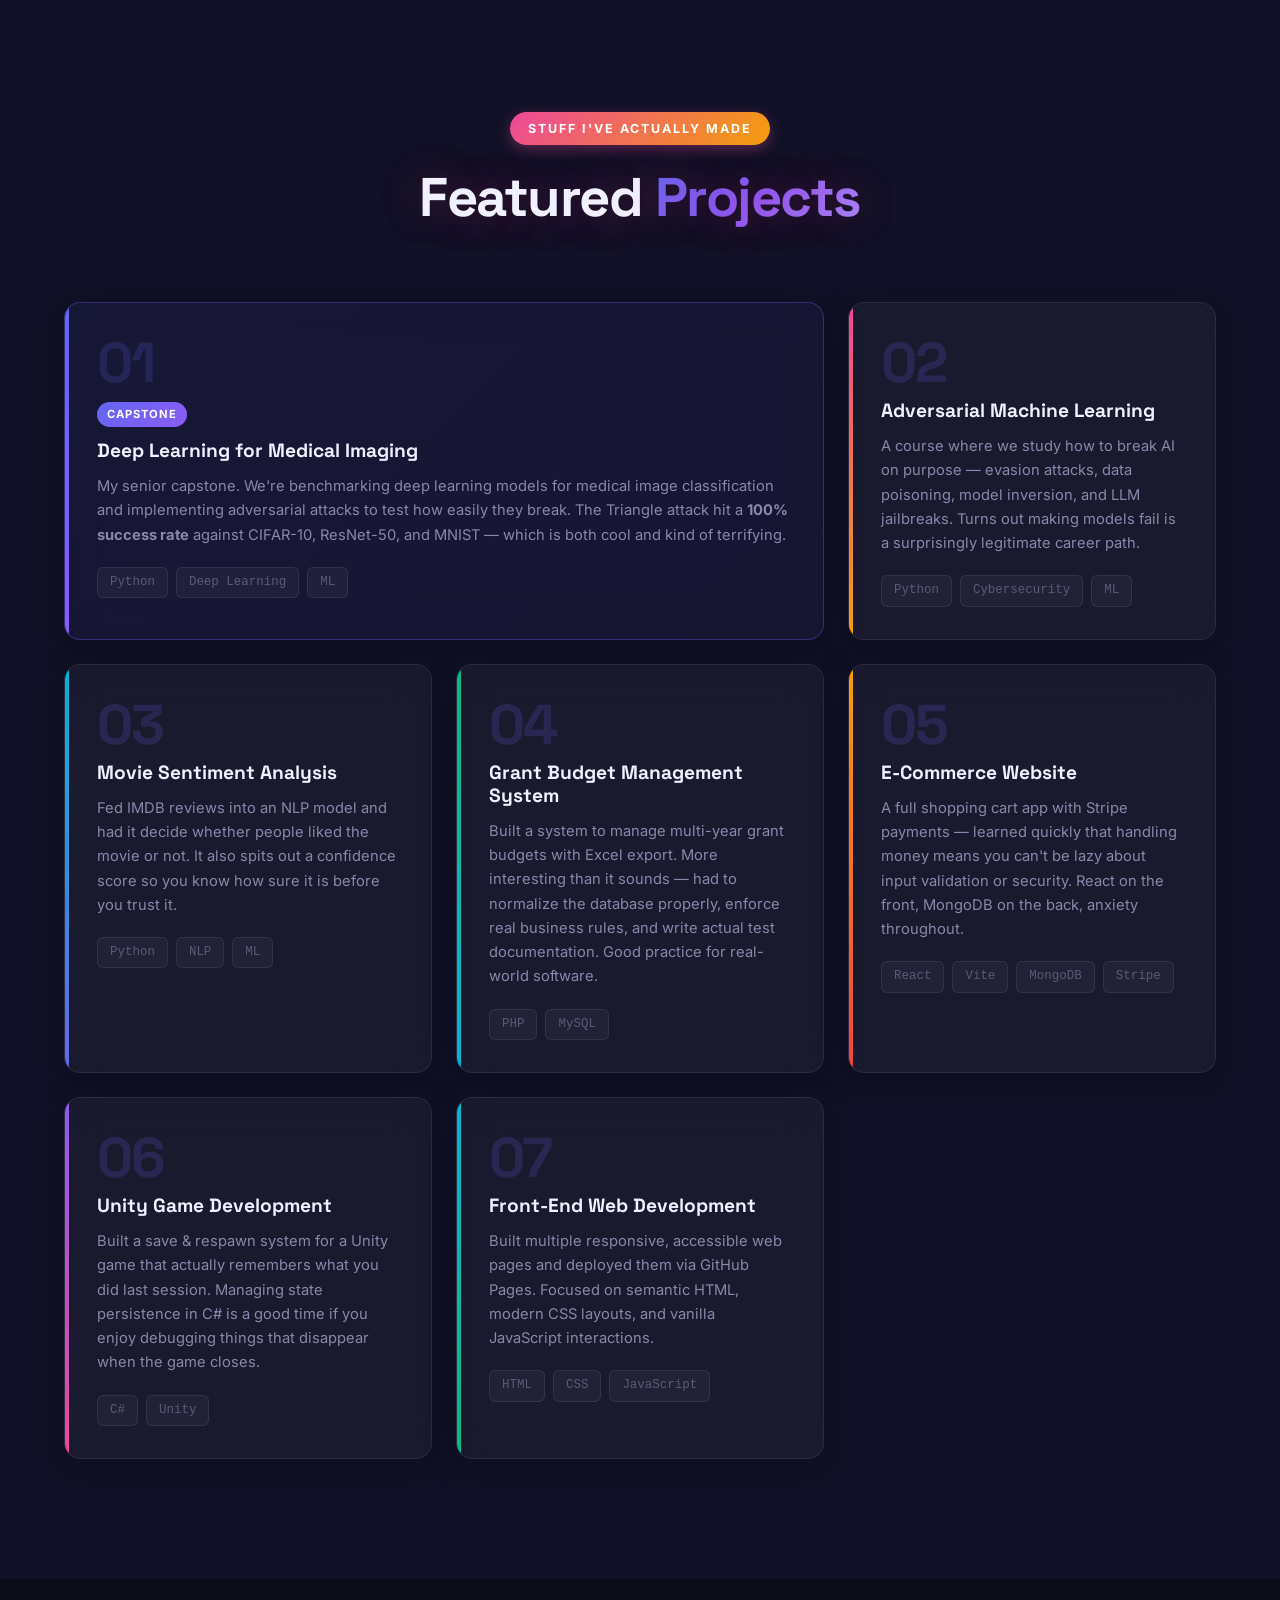
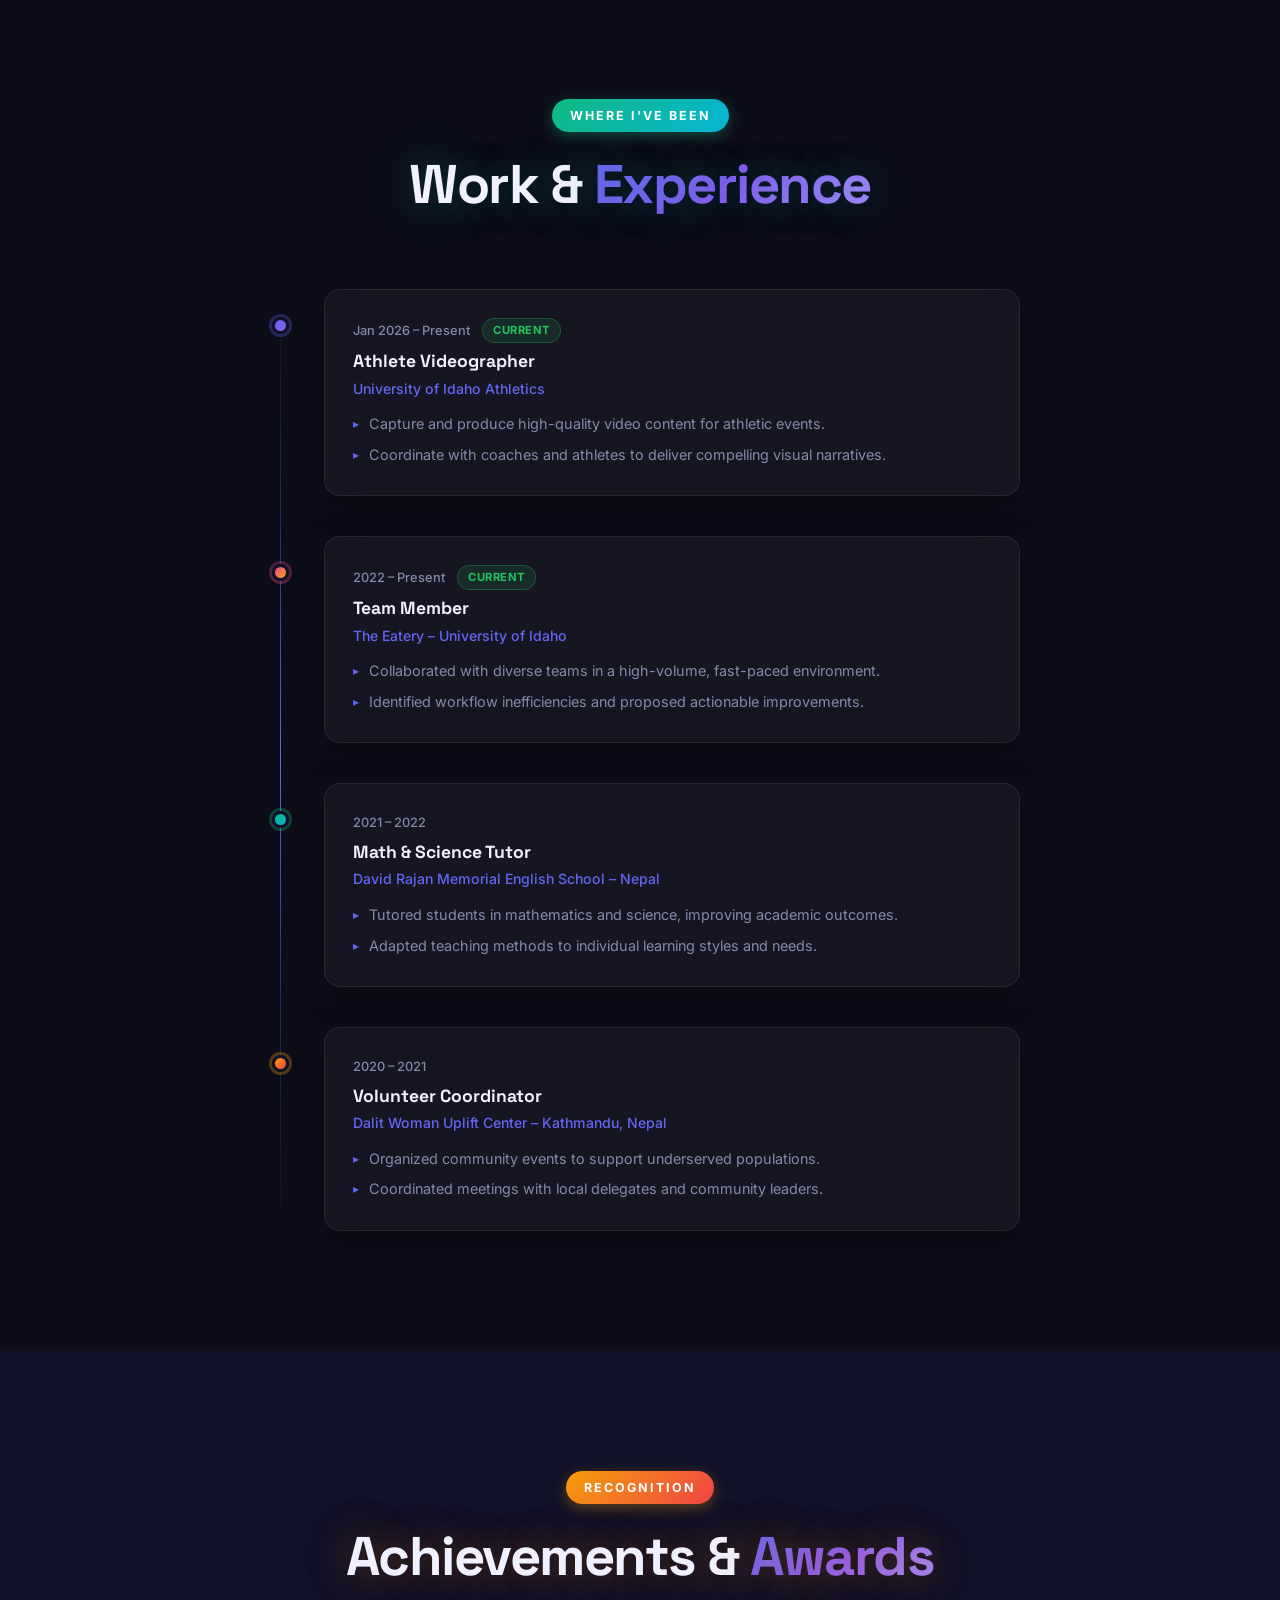
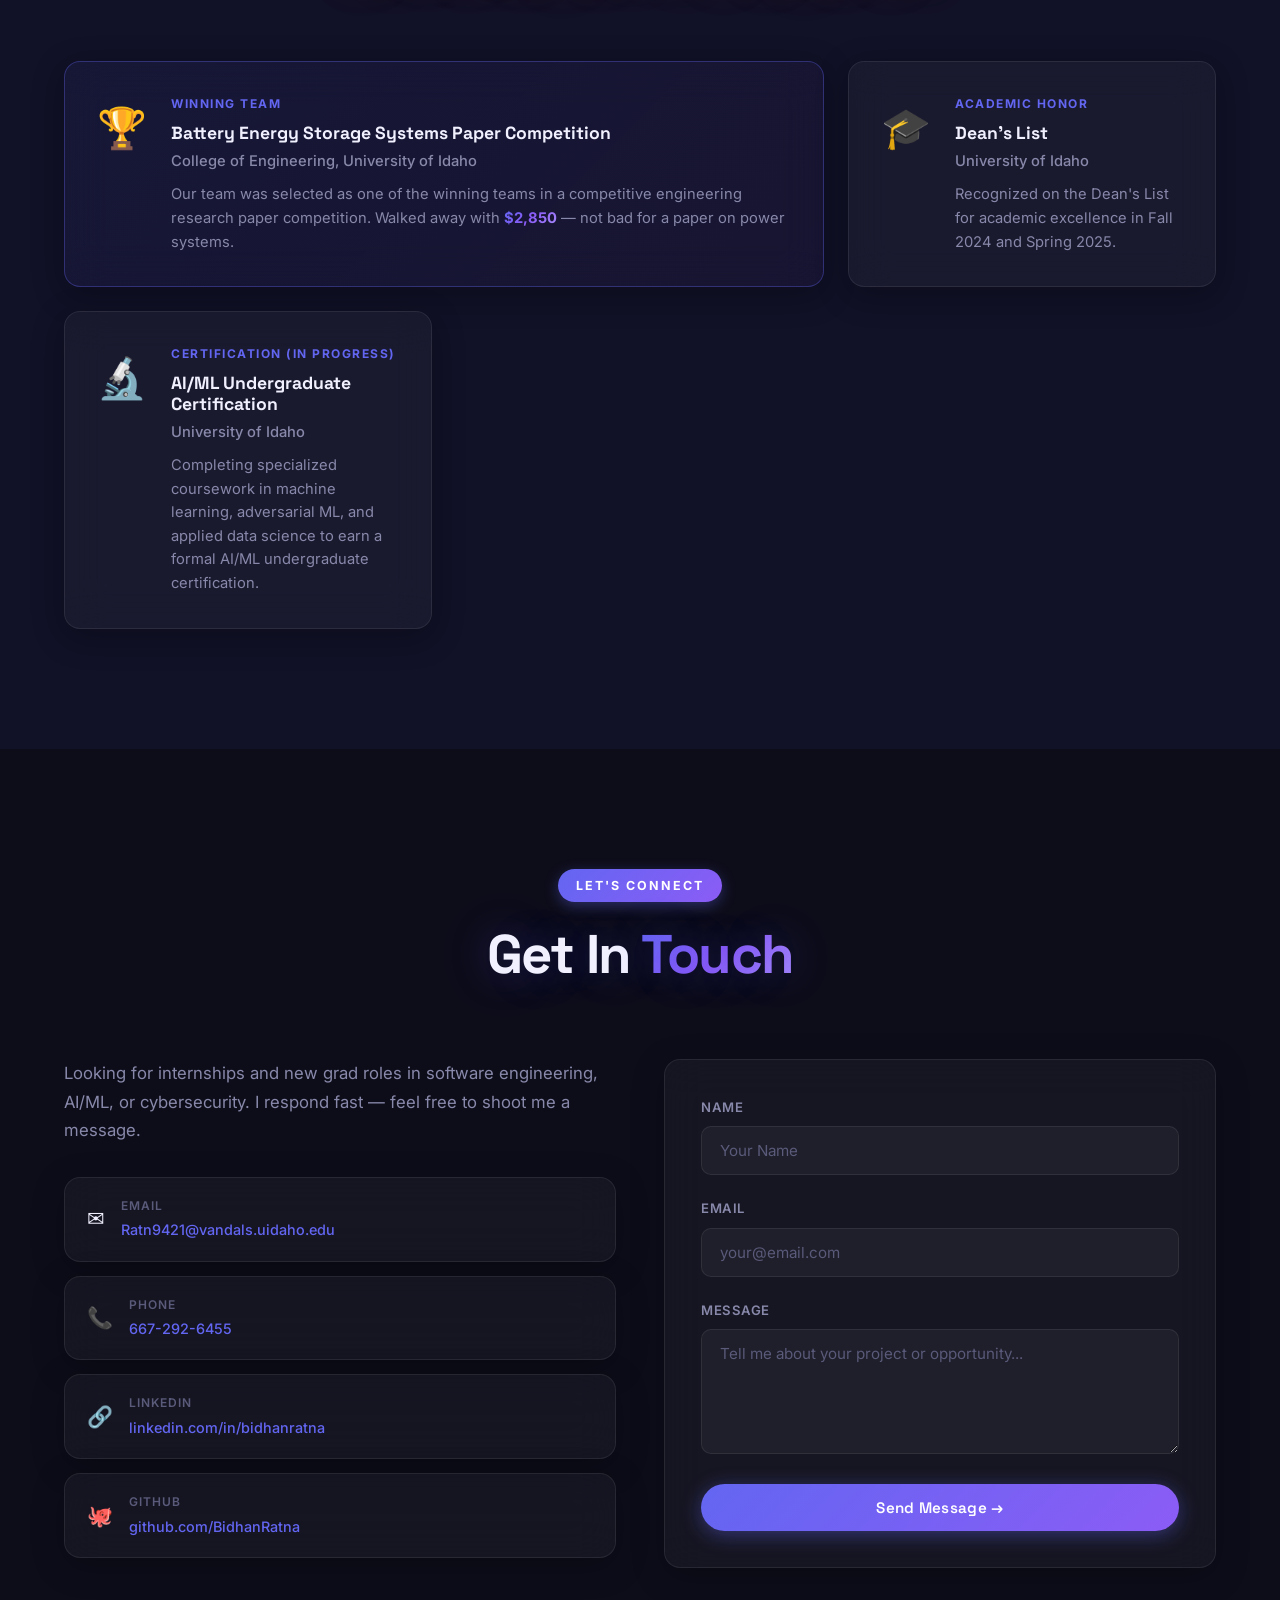
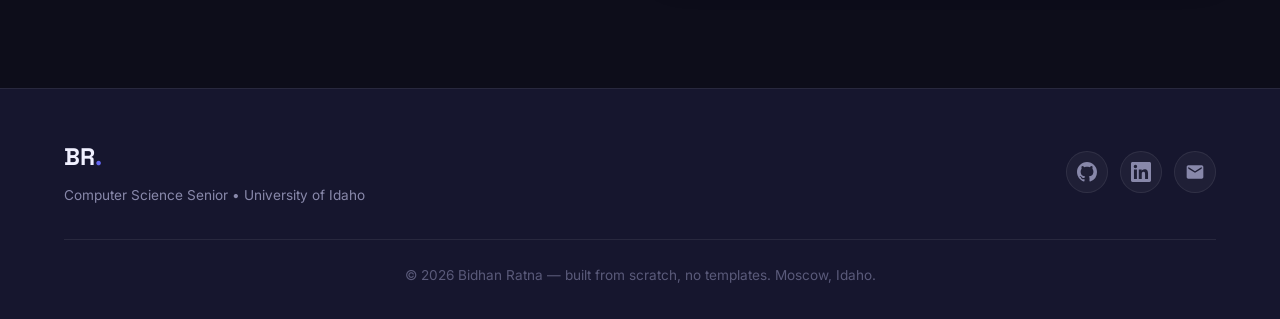
==== commit 80dc5a64: "Update index.html through Windmill" ====
--- a/index.html
+++ b/index.html
@@ -48,7 +48,7 @@
         </div>
         <div class="hero-badge hero-badge-alt">
           <span class="badge-emoji">🇳🇵</span>
-          From Nepal, based in Idaho
+          From Kathmandu Nepal, based in Idaho
         </div>
       </div>
       <h1 class="hero-name reveal">Bidhan<br /><span class="gradient-text">Ratna</span></h1>
@@ -613,9 +613,3 @@
   <script src="script.js"></script>
 </body>
 </html>
-
-<!-- CNR Windmill orchestration test: repository updated successfully through Windmill -->
-
-<!-- Supervisor demo: updated through CNR Compute and Windmill -->
-
-<!-- Supervisor demo: updated through CNR Compute and Windmill -->
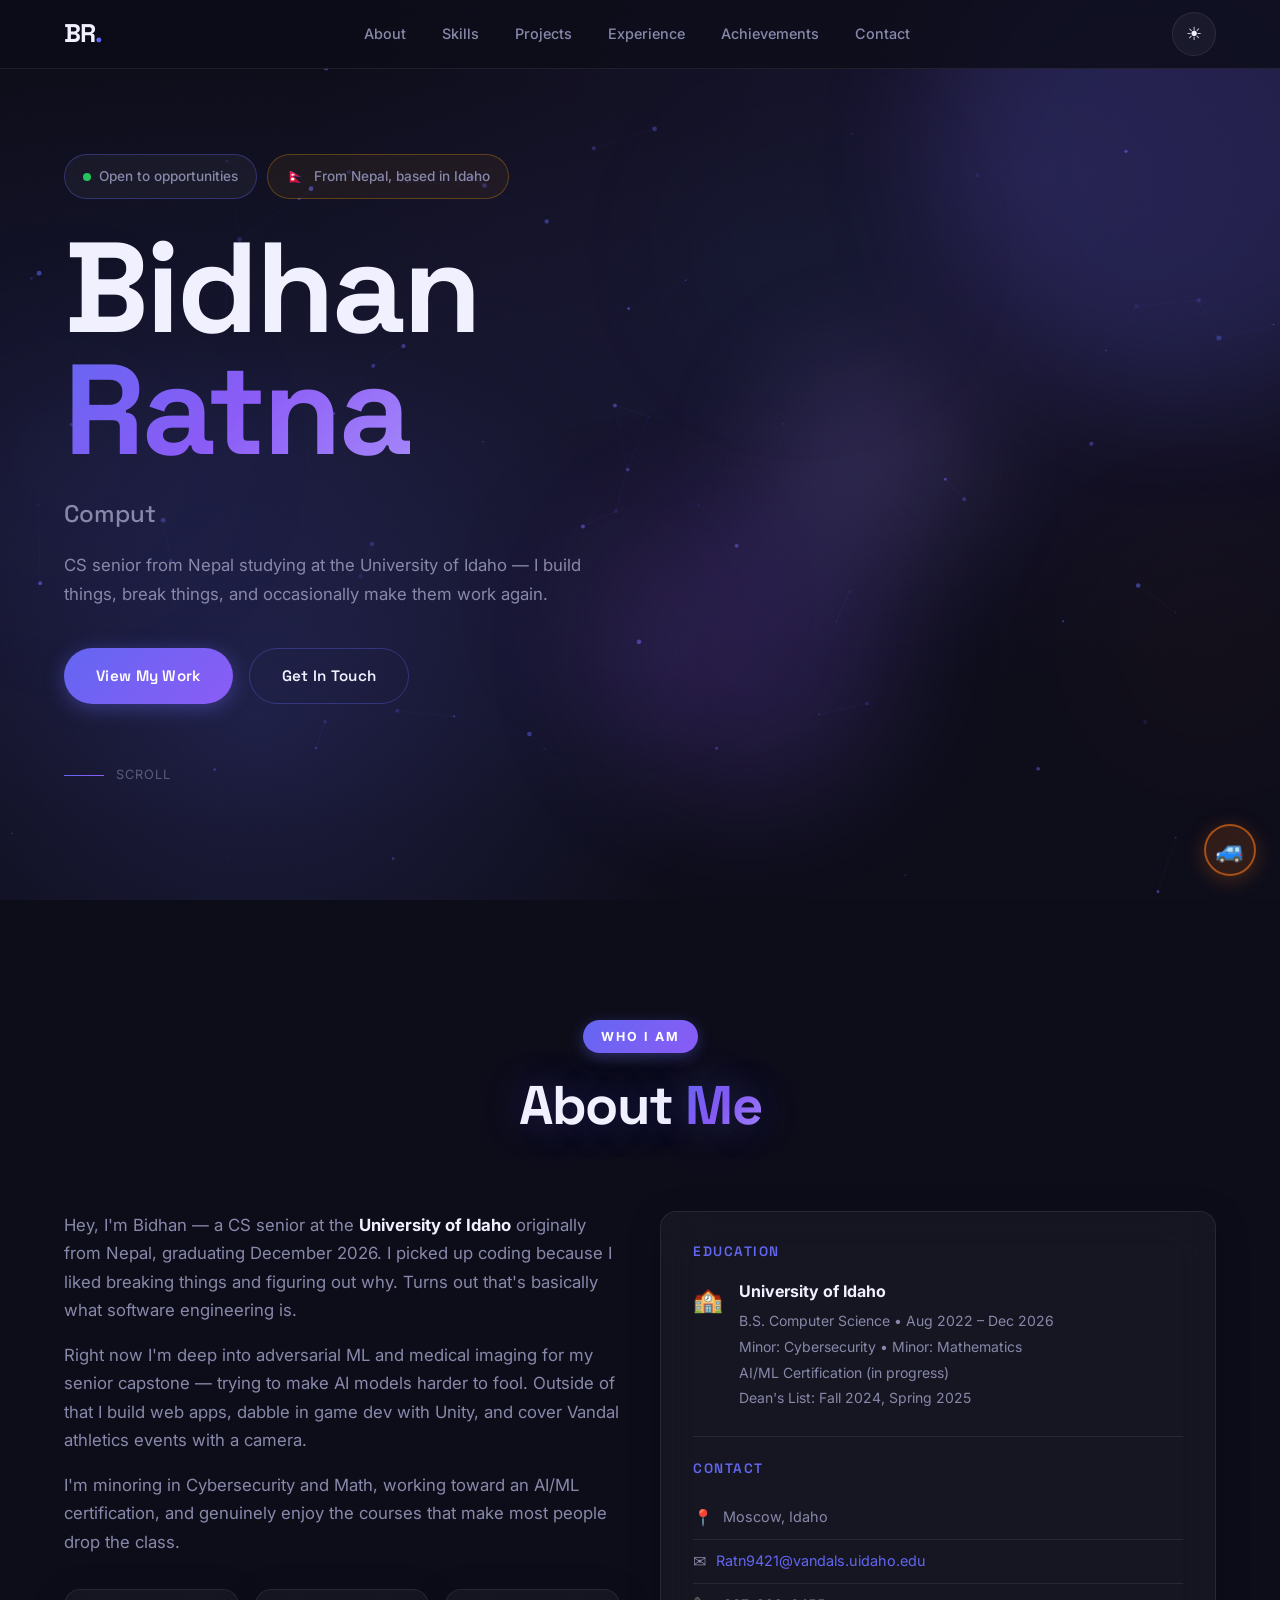
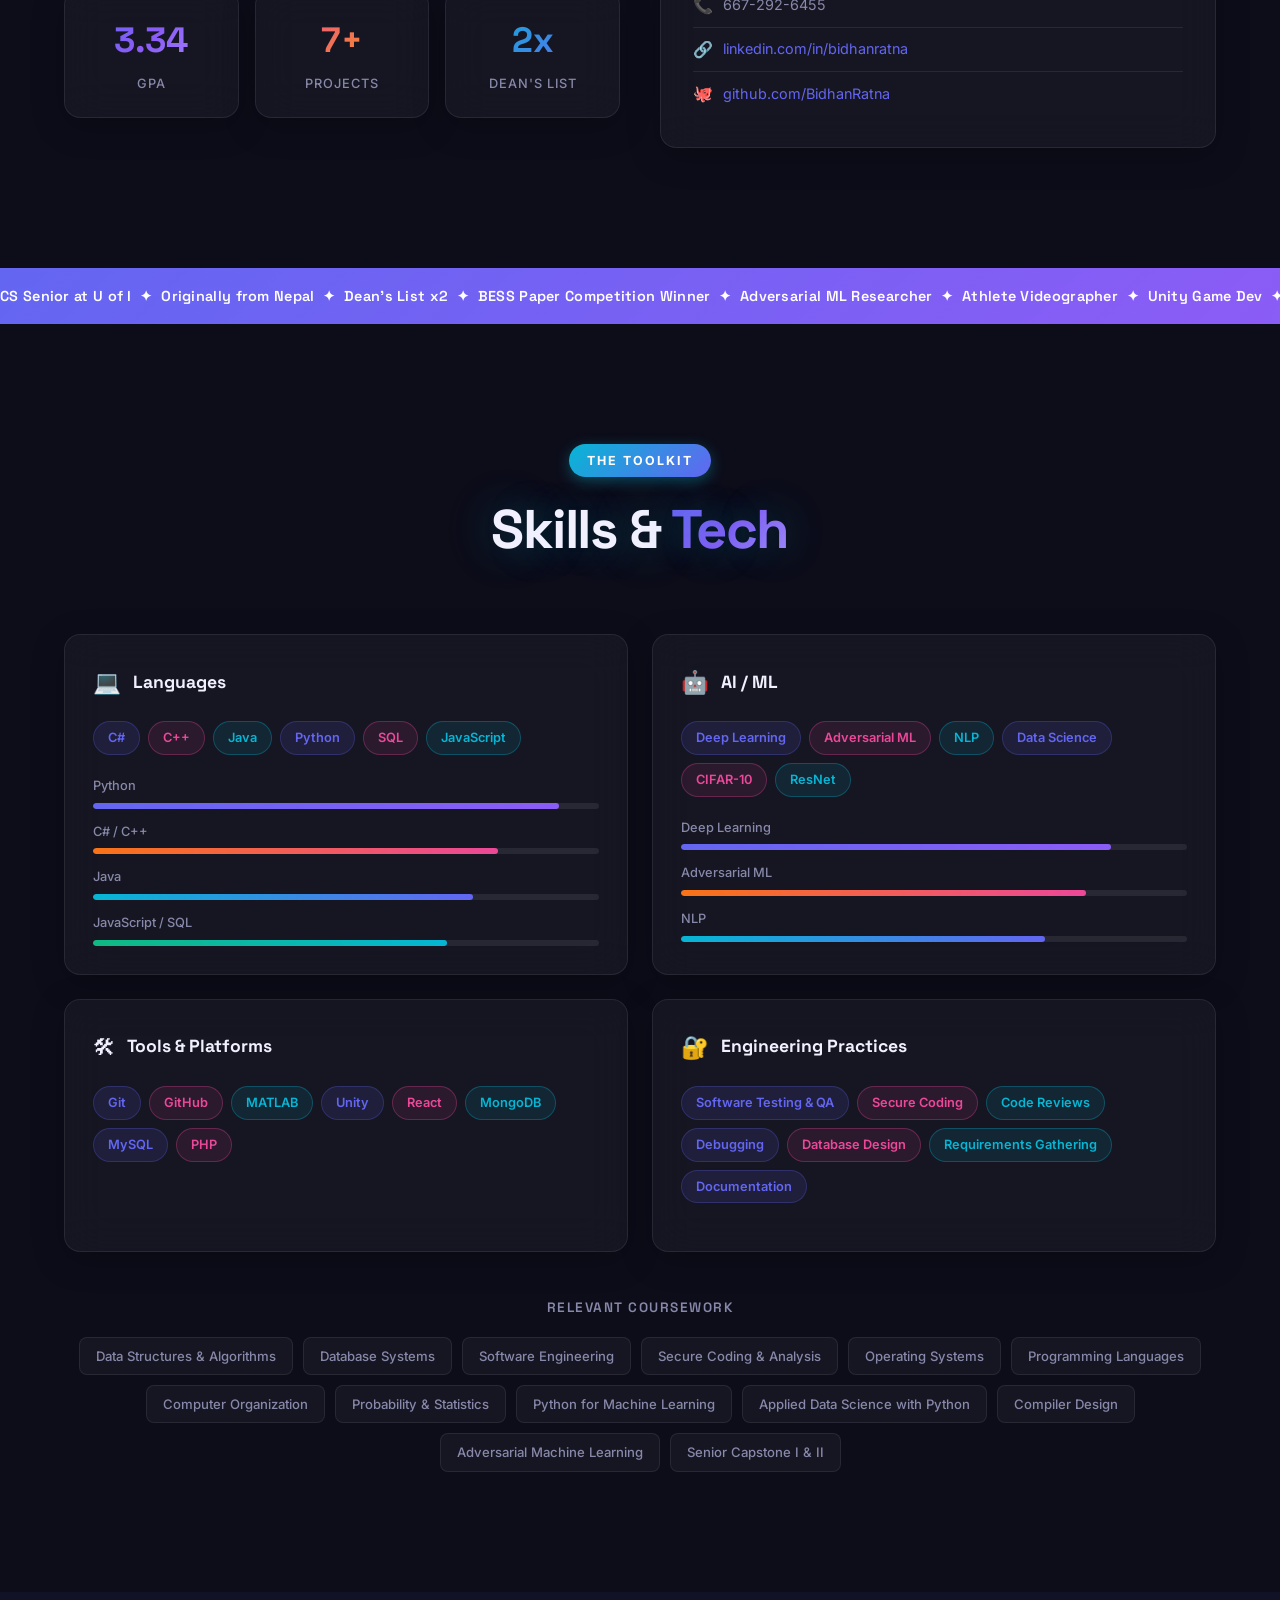
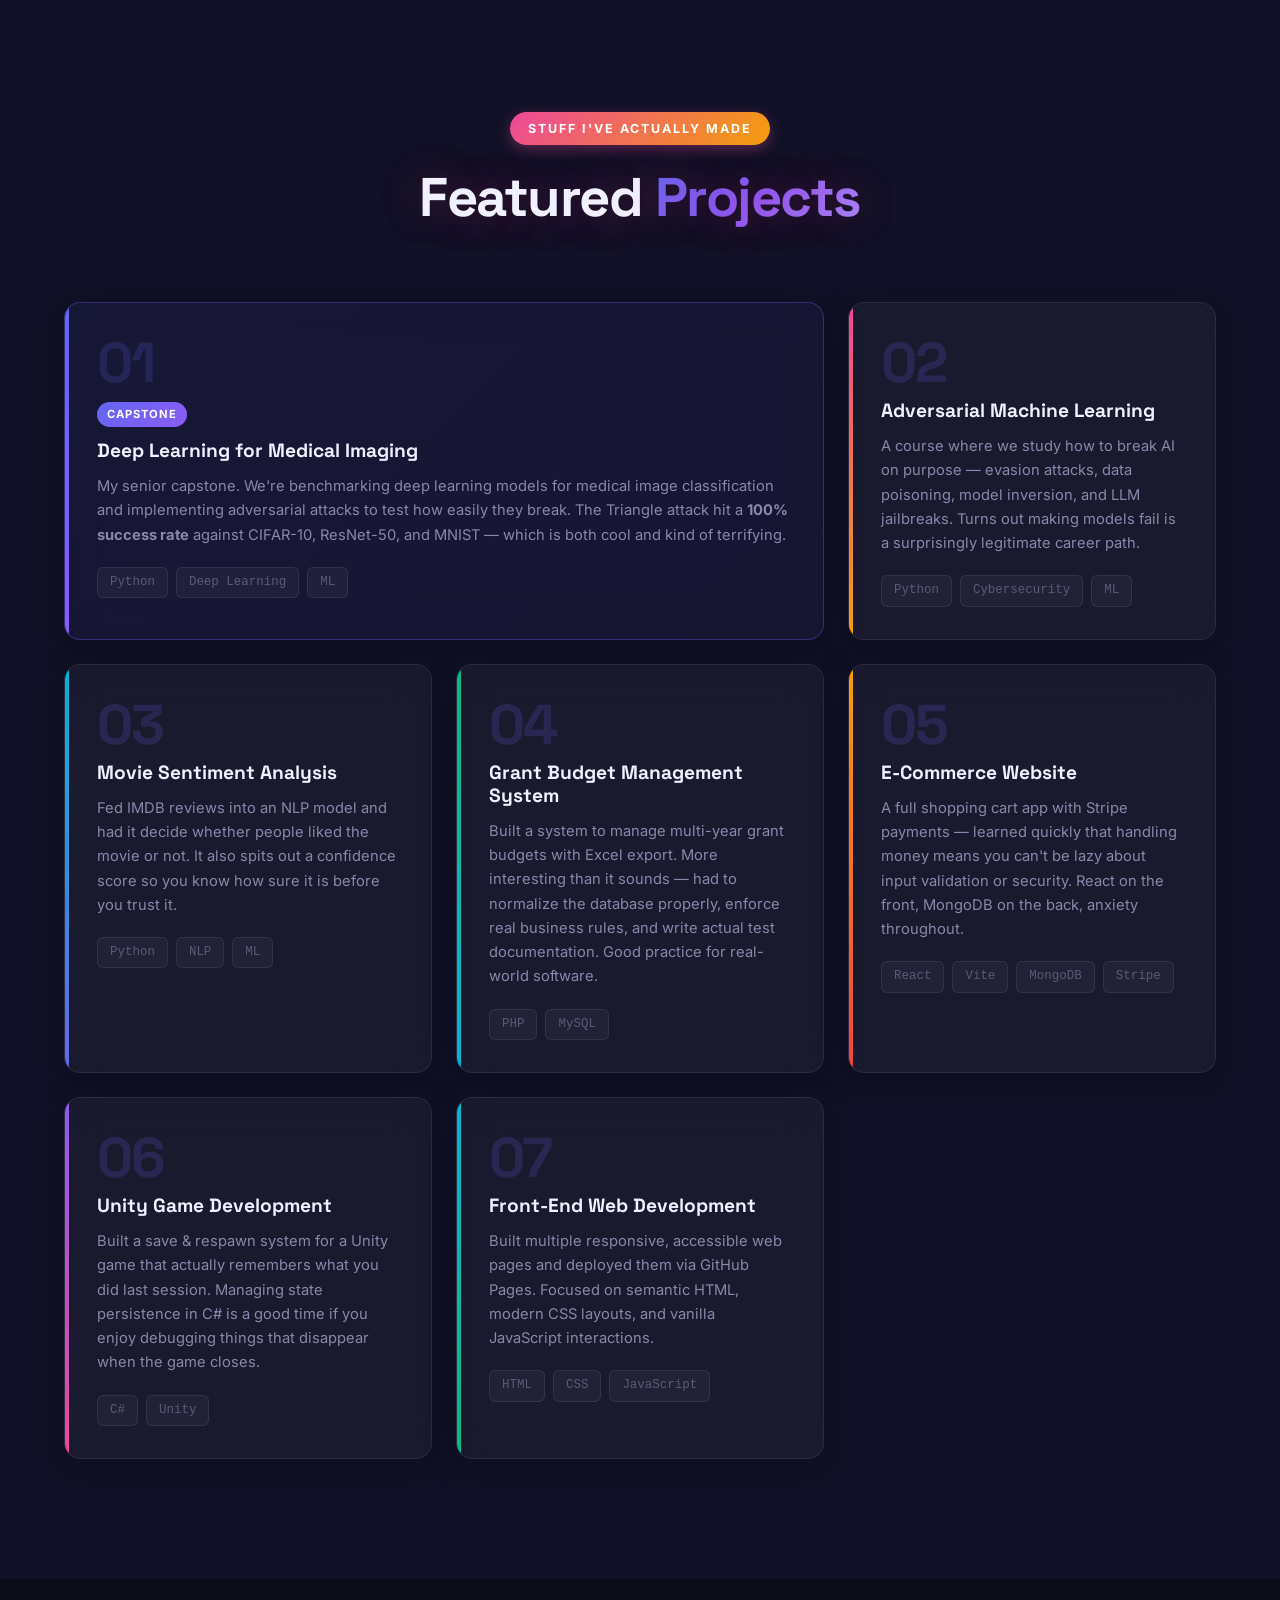
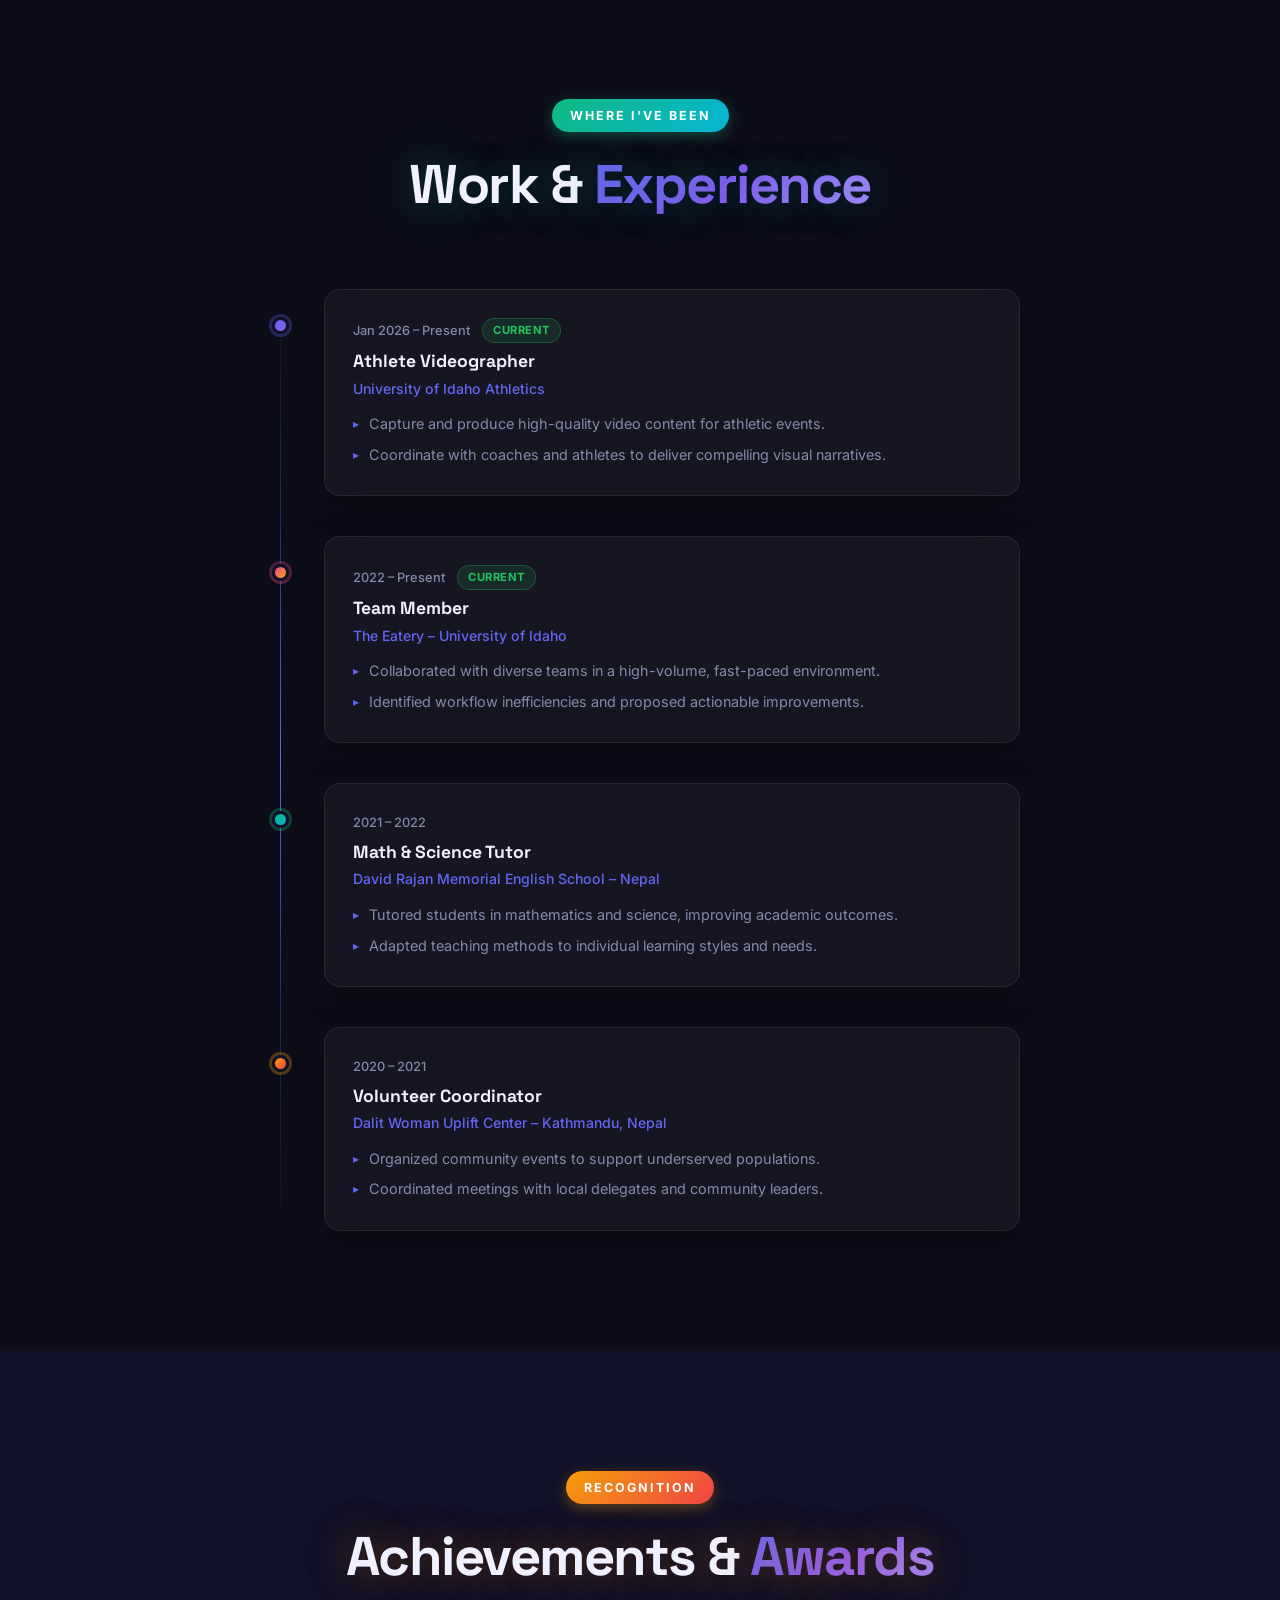
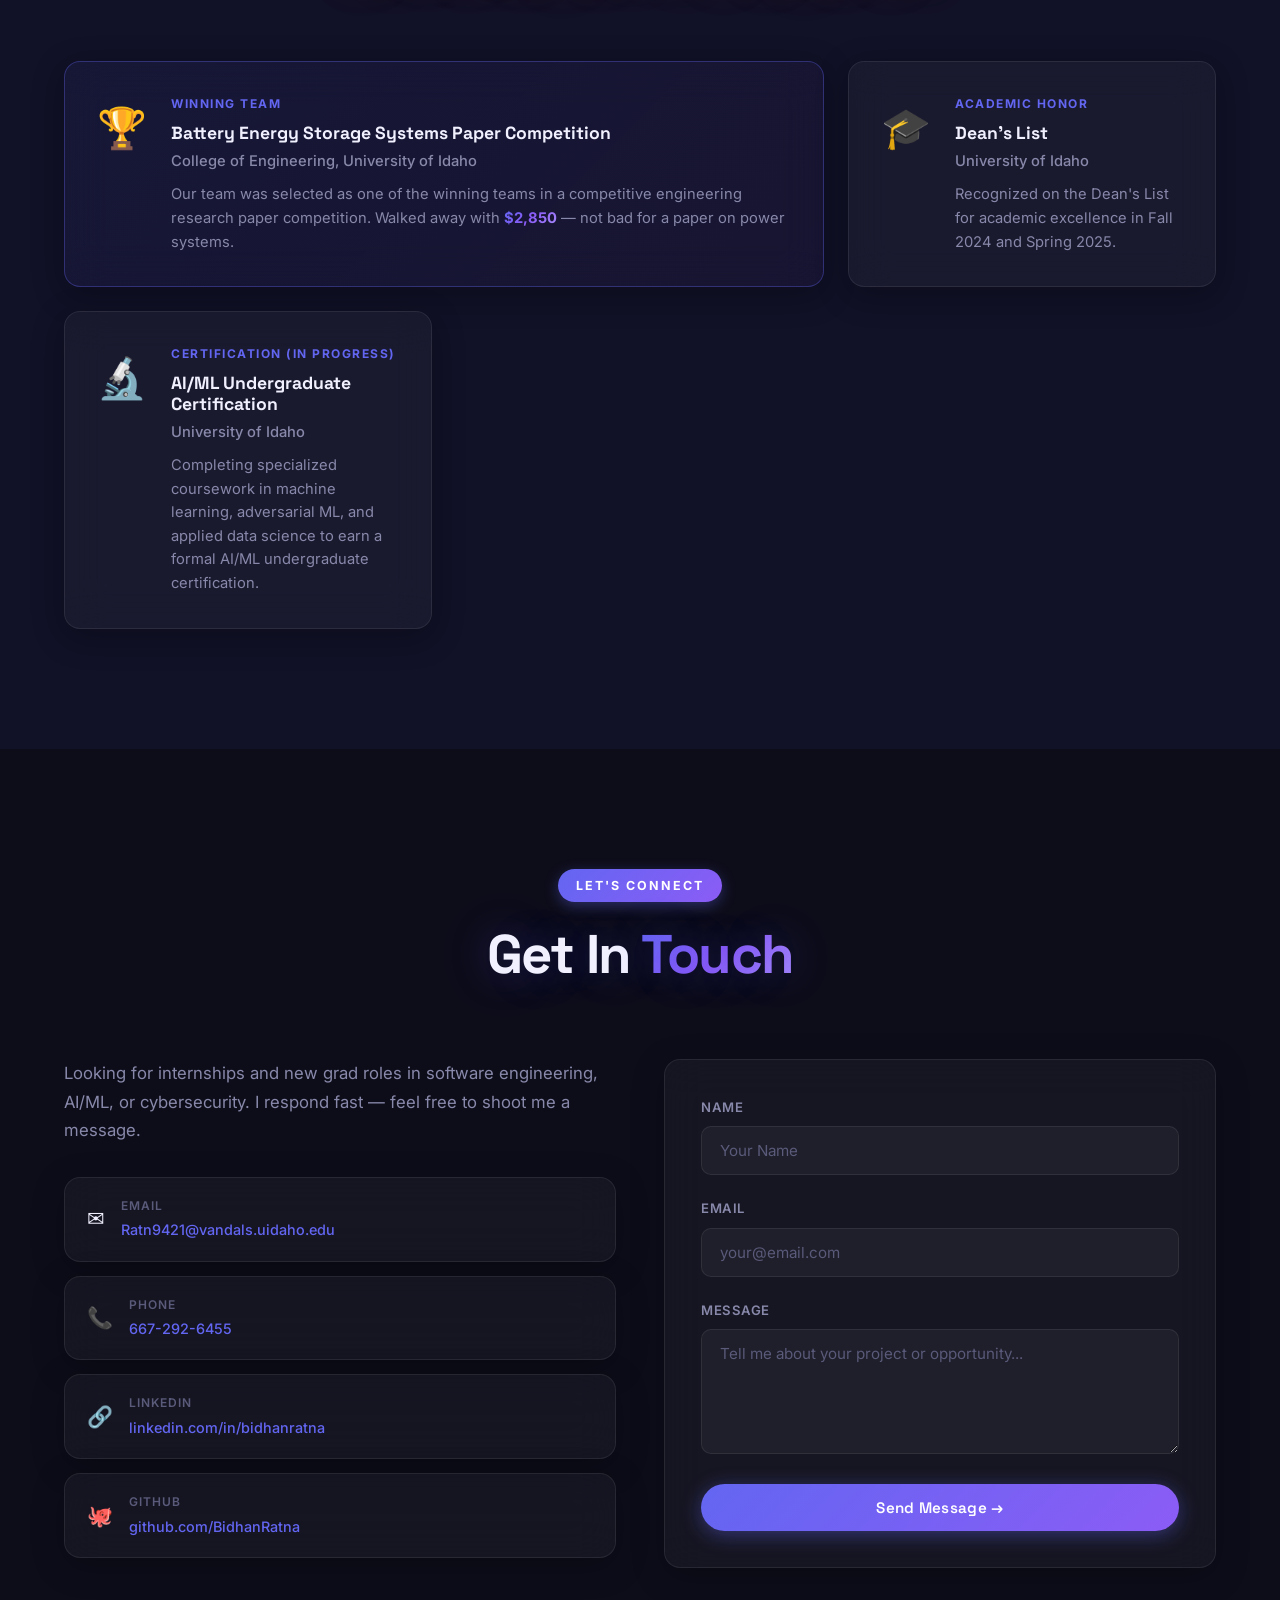
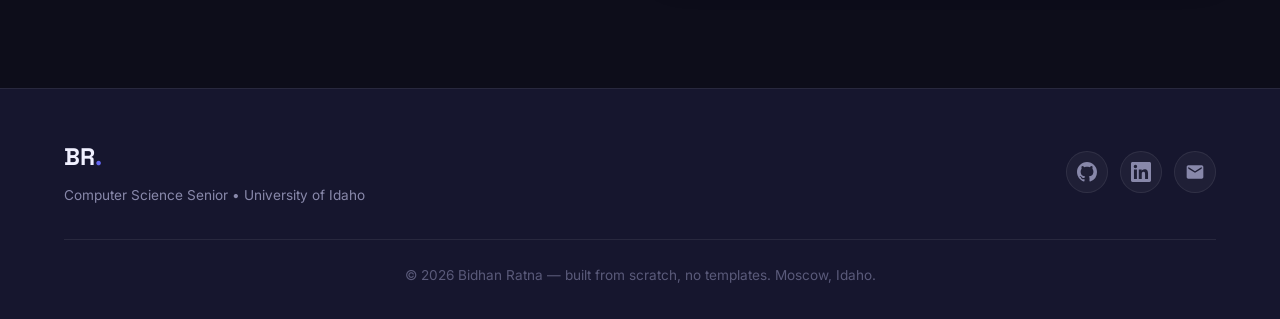
==== commit 5e230c5f: "Update index.html through Windmill" ====
--- a/index.html
+++ b/index.html
@@ -48,7 +48,7 @@
         </div>
         <div class="hero-badge hero-badge-alt">
           <span class="badge-emoji">🇳🇵</span>
-          From Kathmandu Nepal, based in Idaho
+          From Nepal, based in Idaho
         </div>
       </div>
       <h1 class="hero-name reveal">Bidhan<br /><span class="gradient-text">Ratna</span></h1>
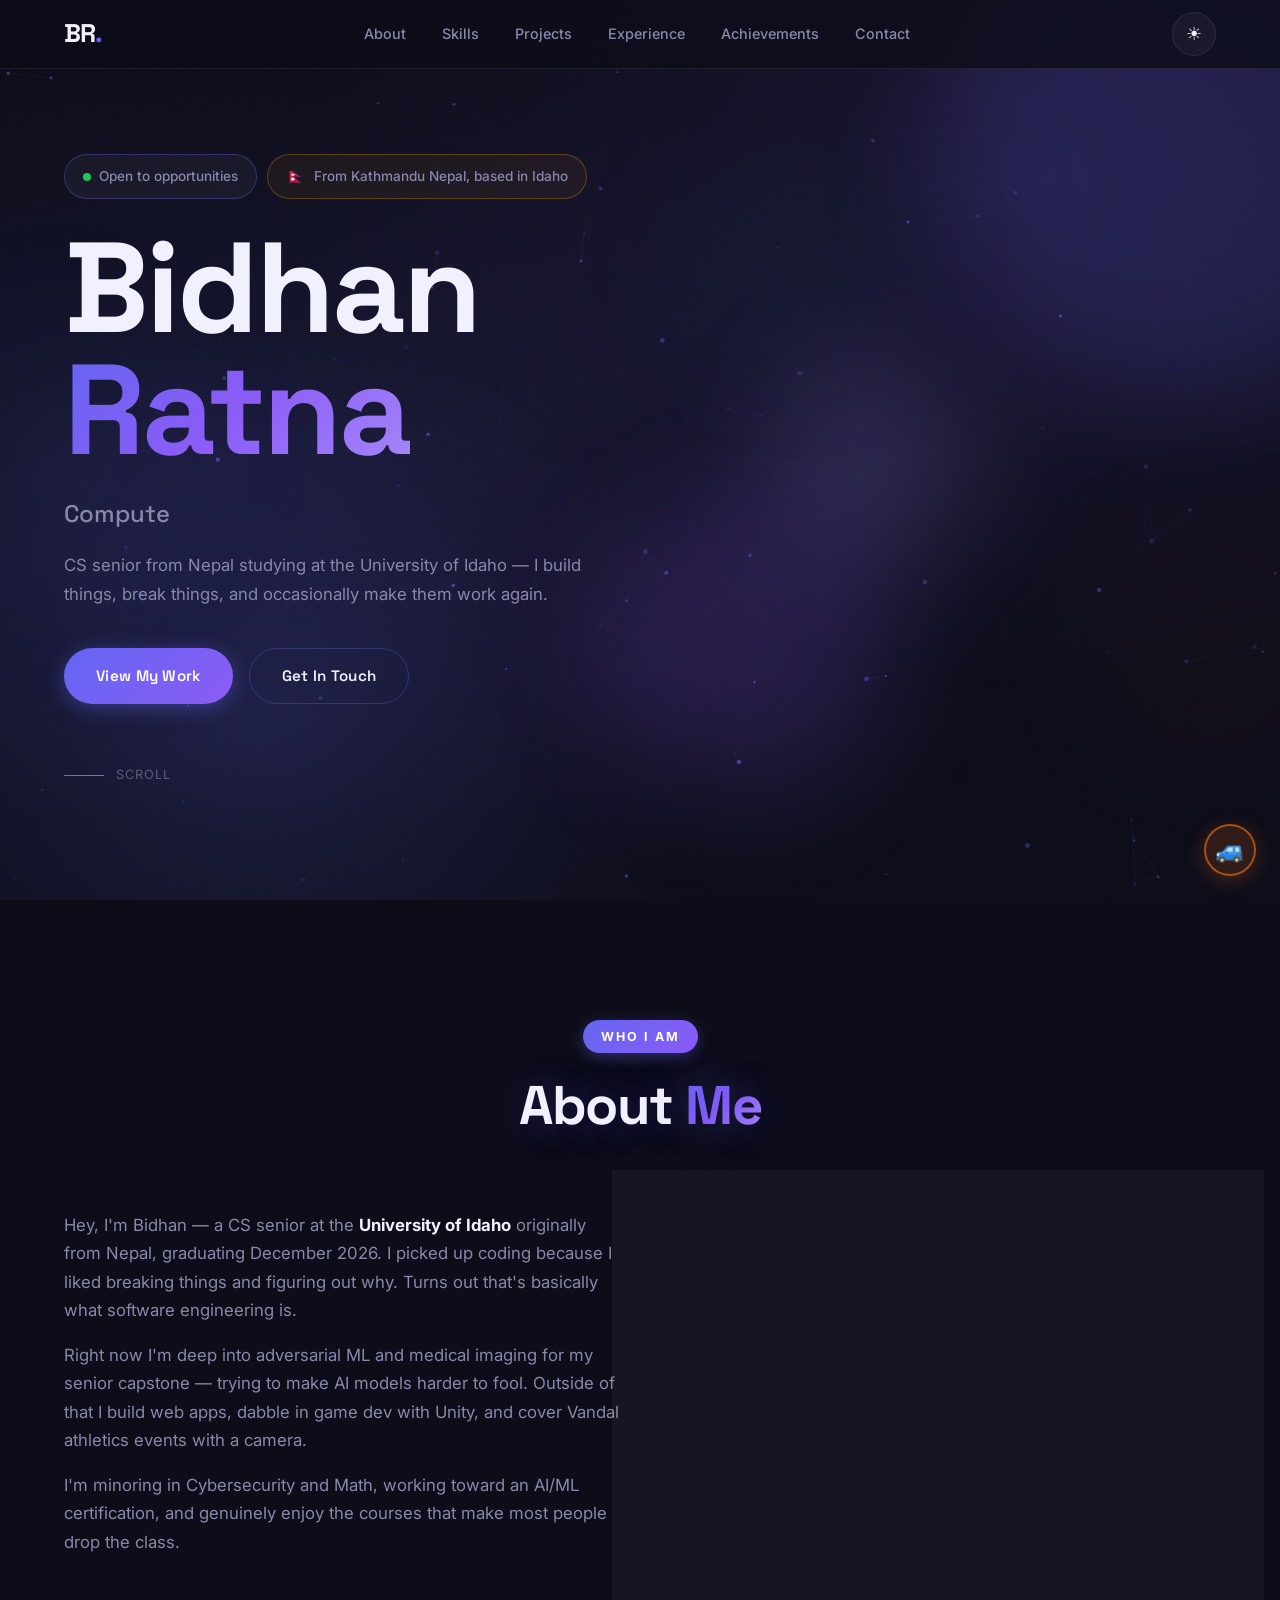
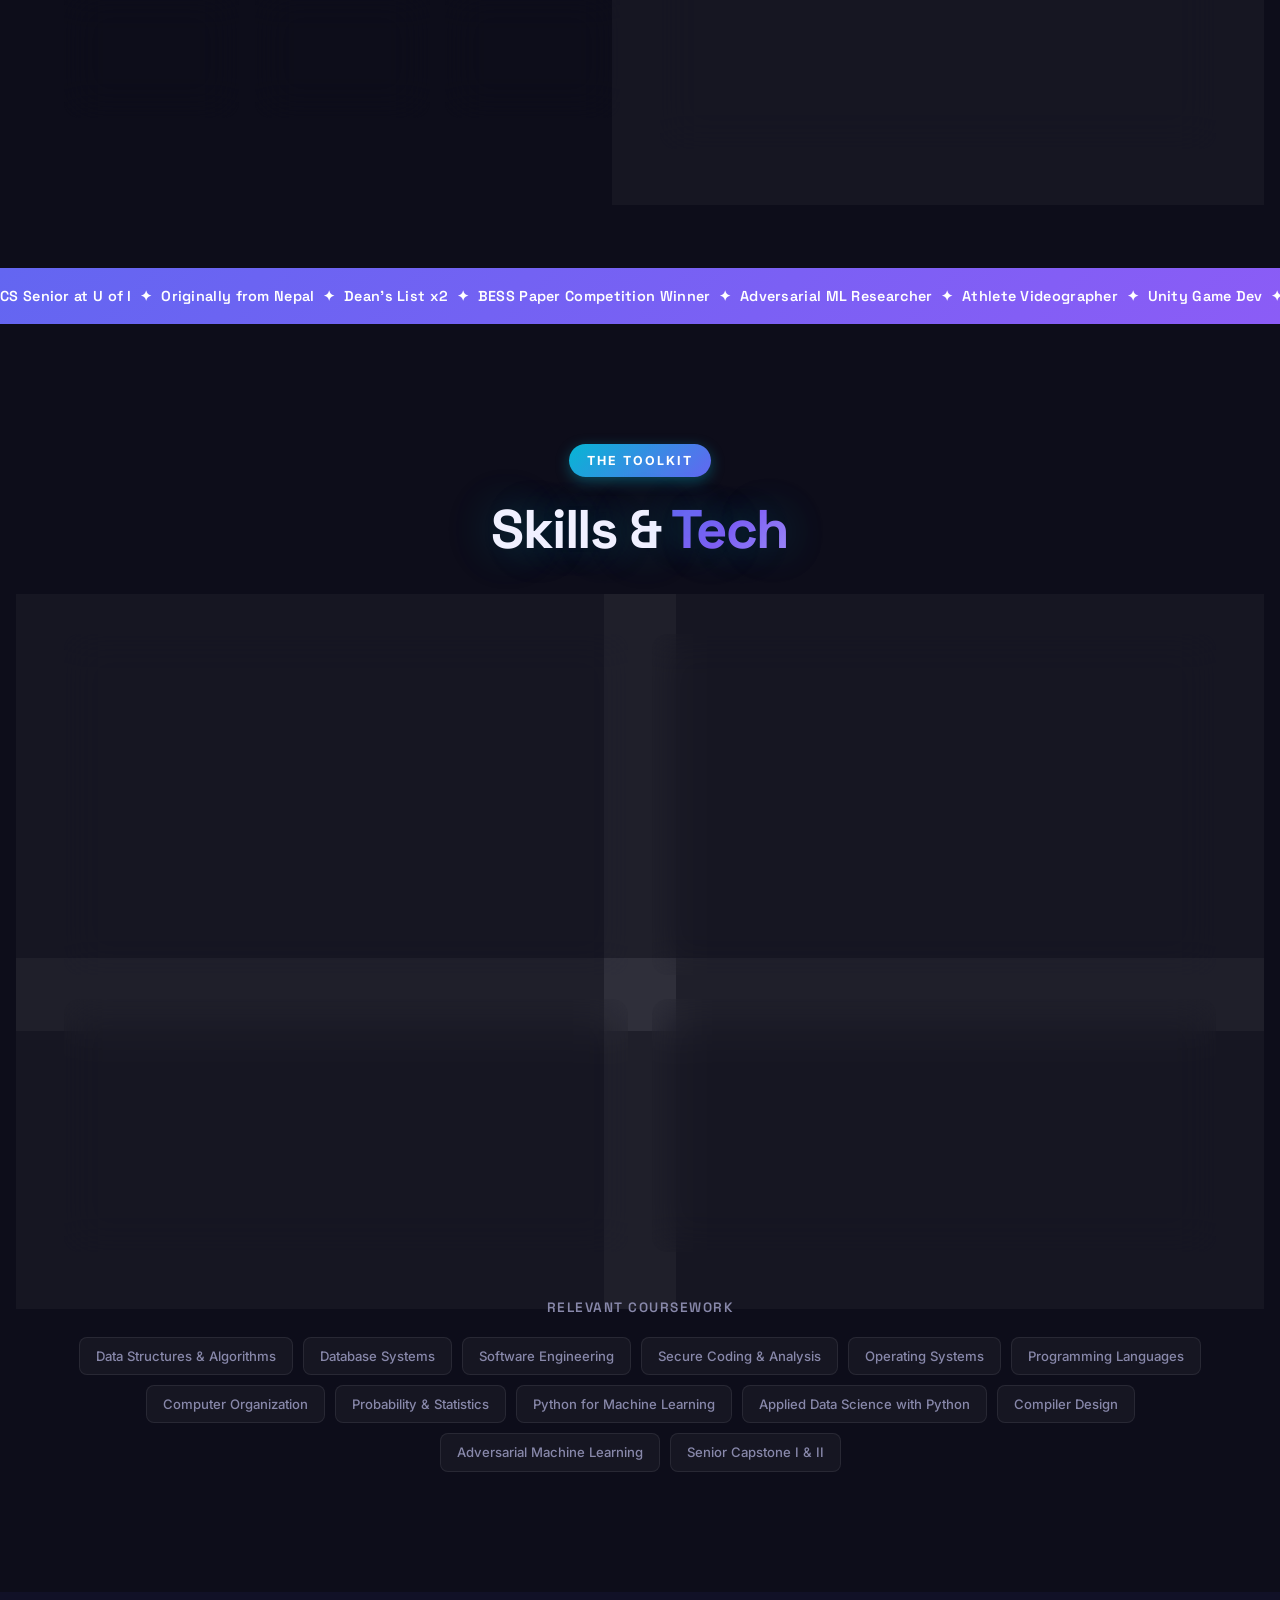
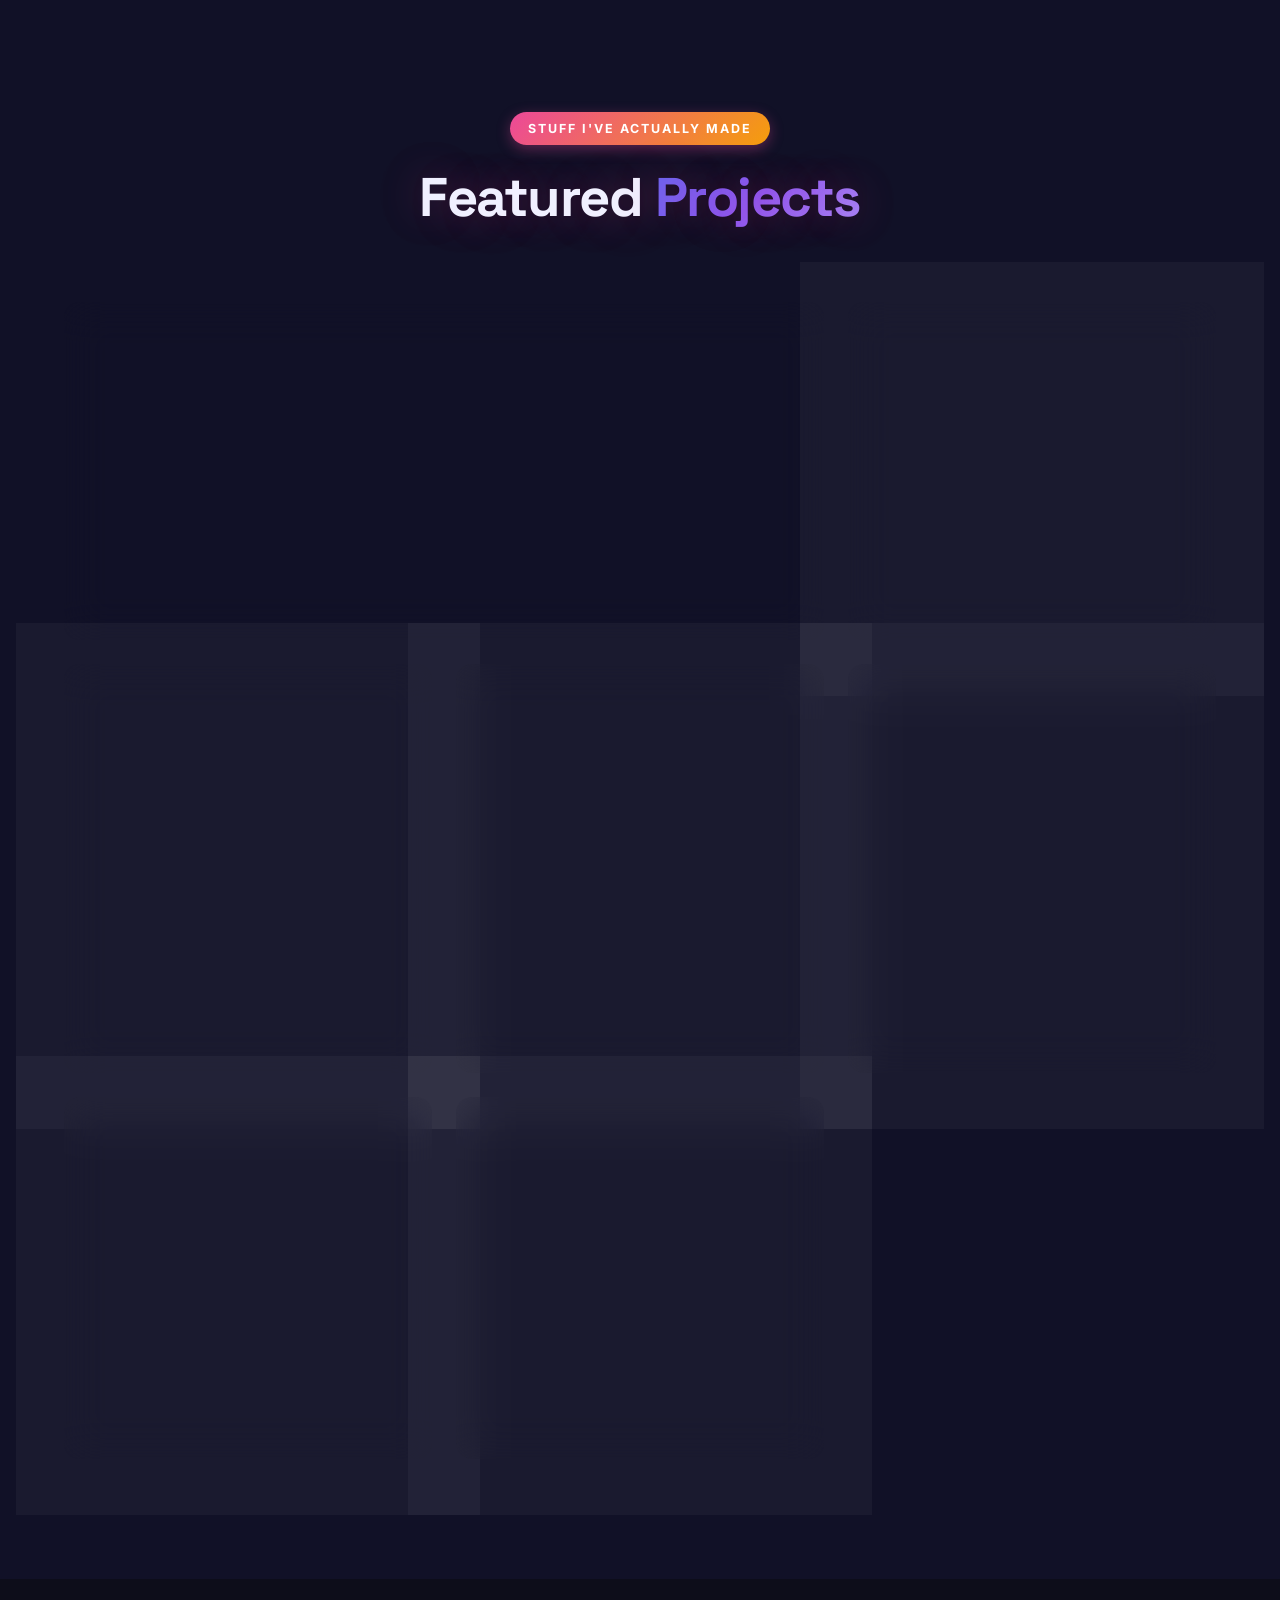
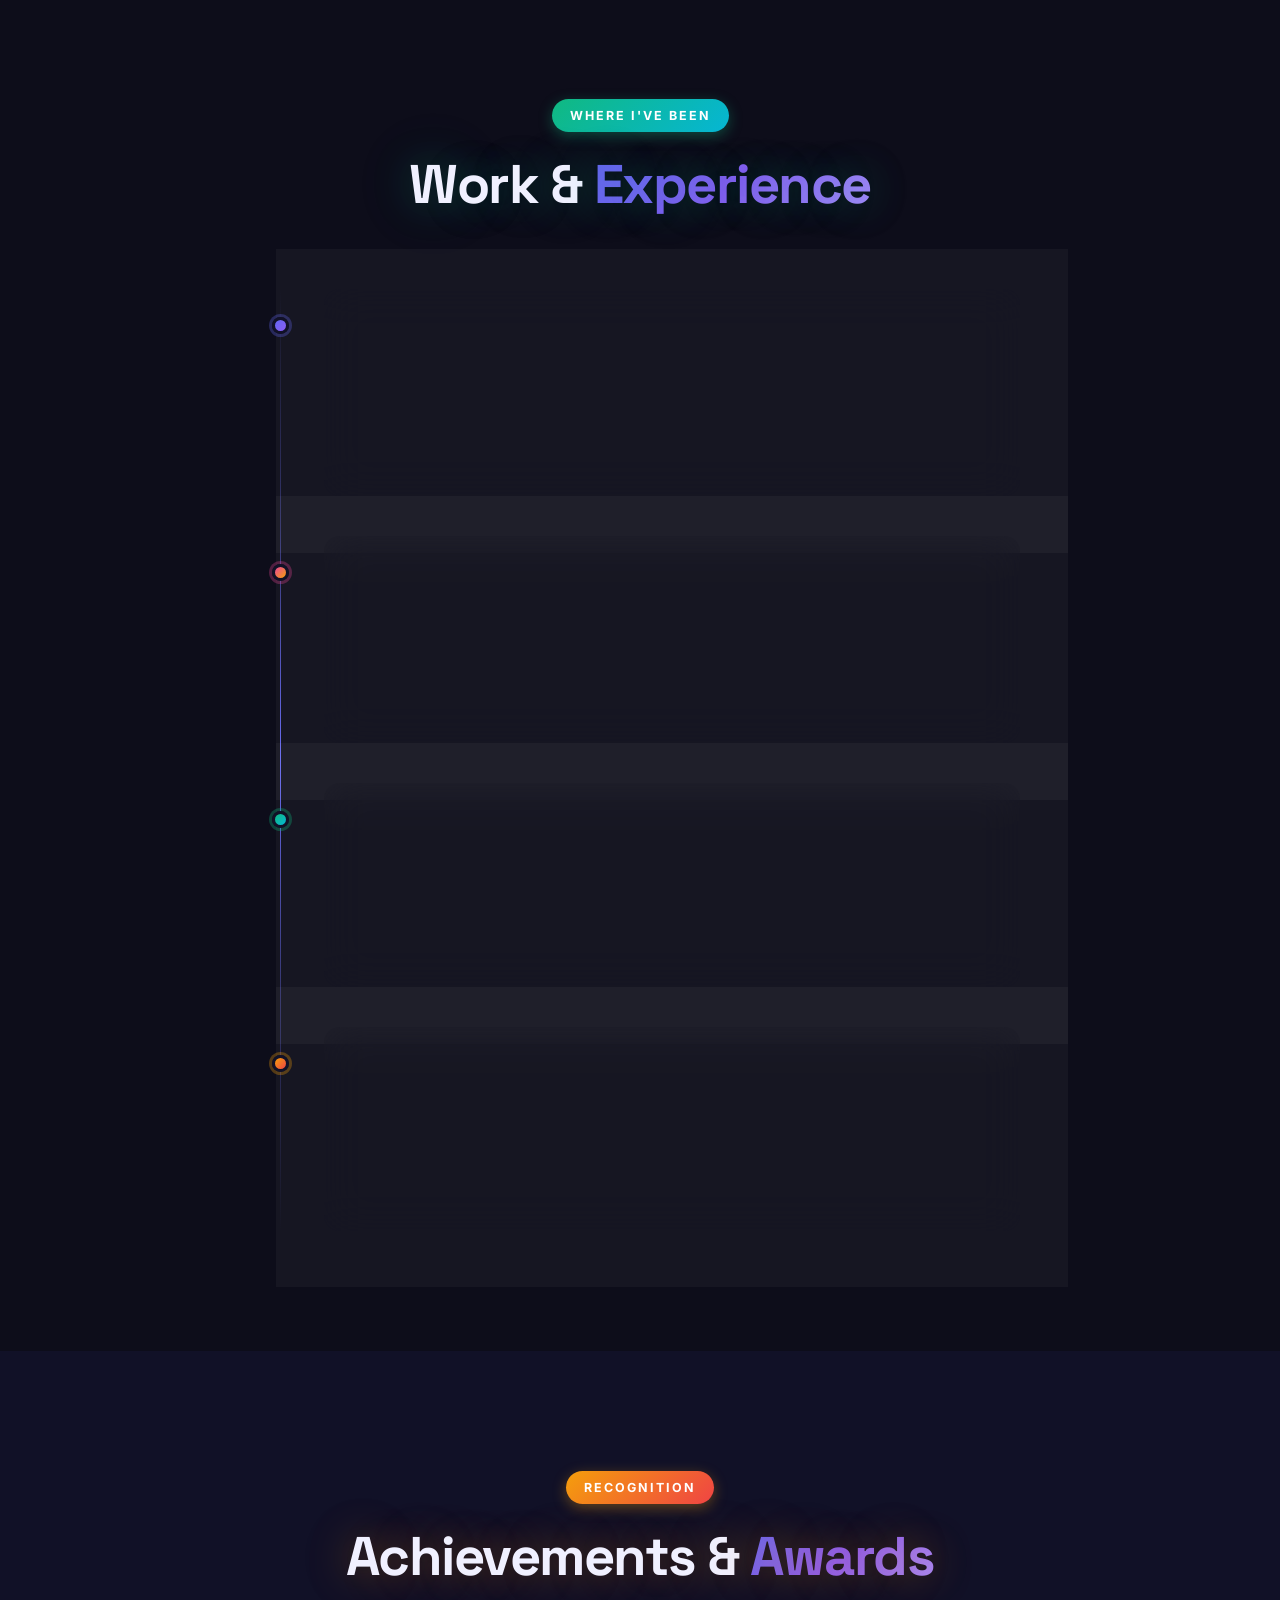
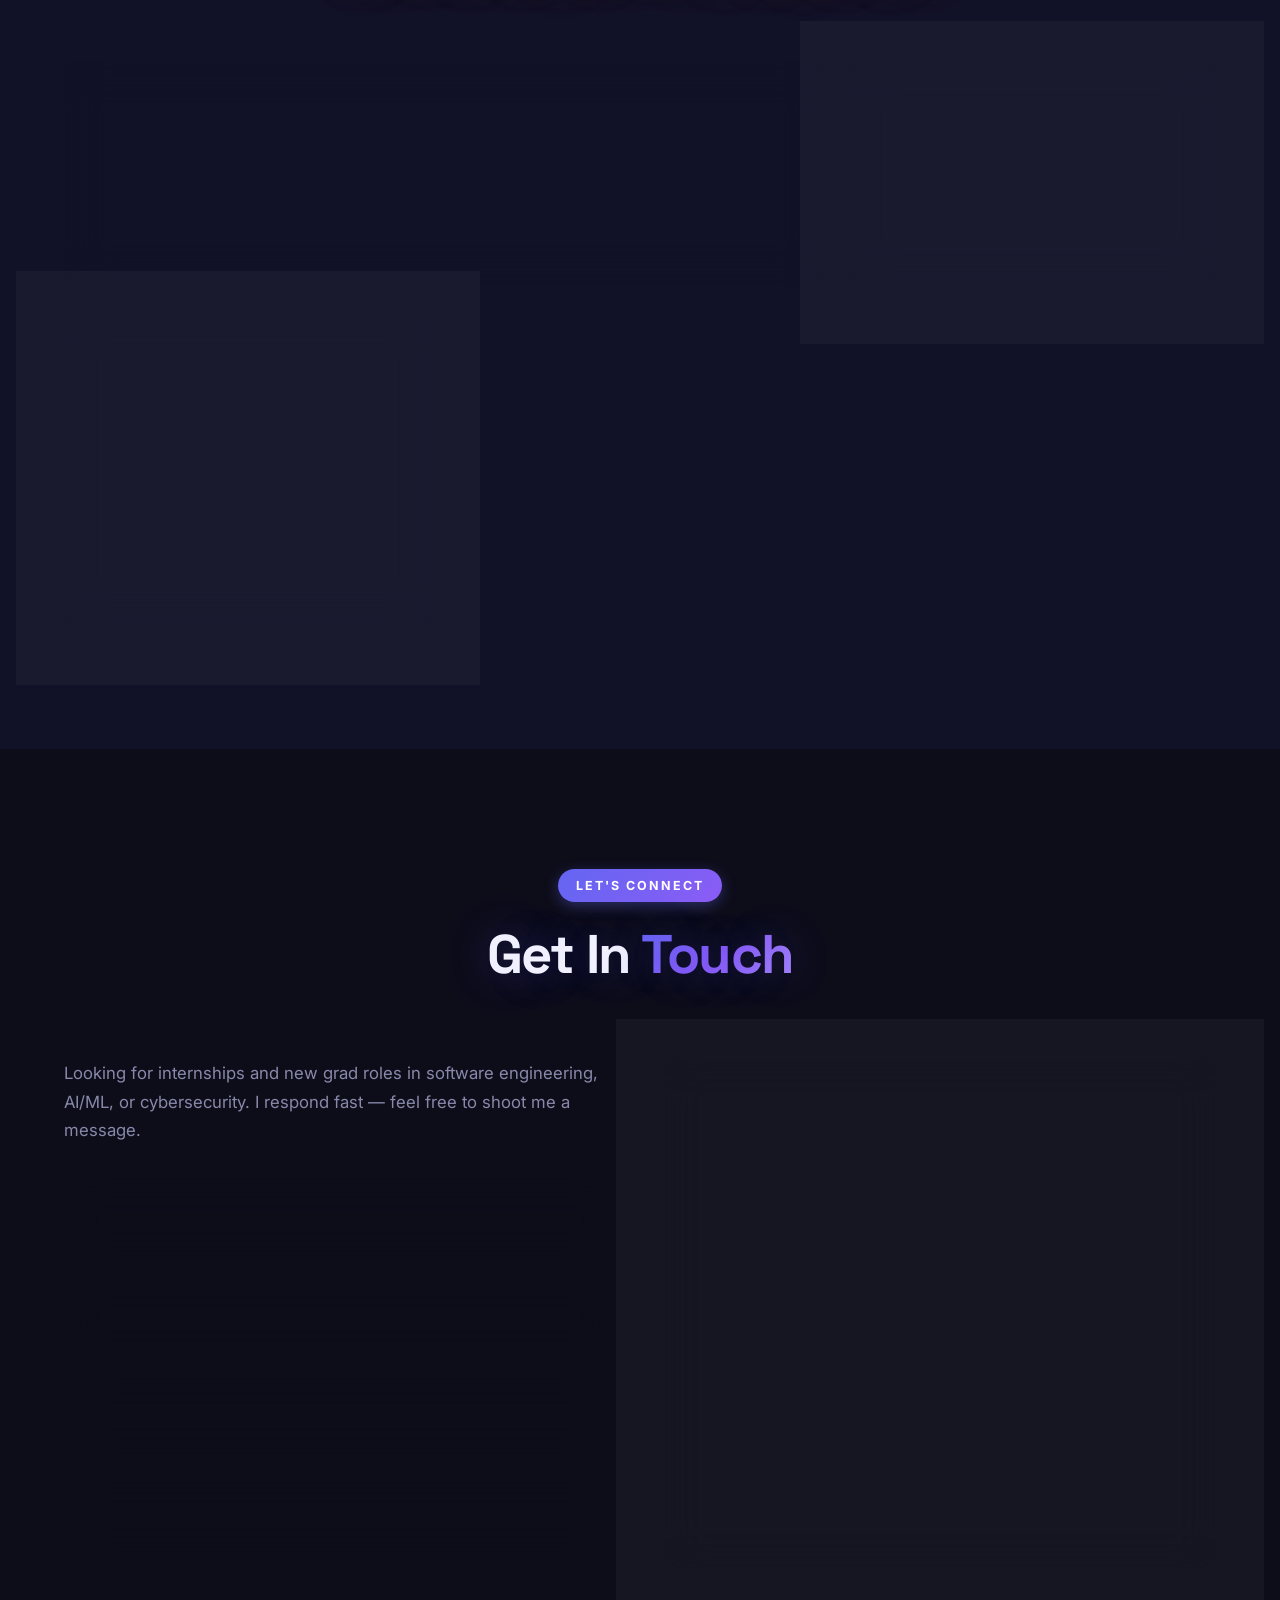
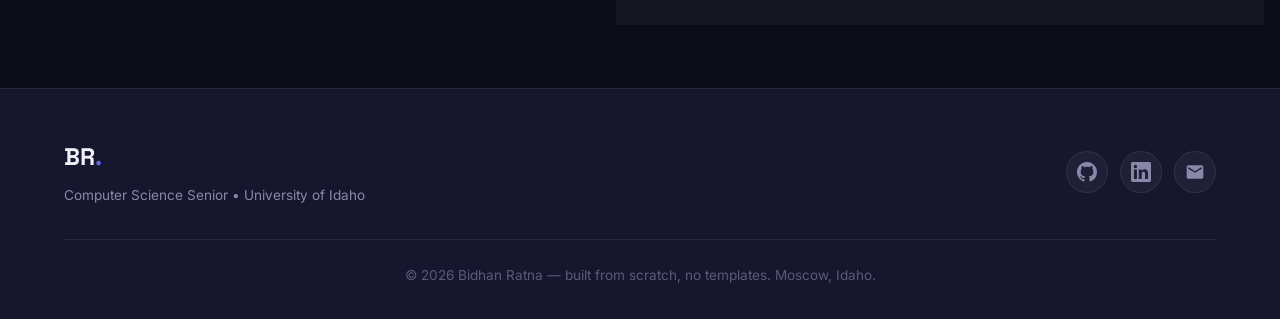
==== commit dbc7dd6d: "Update index.html through Windmill" ====
--- a/index.html
+++ b/index.html
@@ -48,7 +48,7 @@
         </div>
         <div class="hero-badge hero-badge-alt">
           <span class="badge-emoji">🇳🇵</span>
-          From Nepal, based in Idaho
+          From Kathmandu Nepal, based in Idaho
         </div>
       </div>
       <h1 class="hero-name reveal">Bidhan<br /><span class="gradient-text">Ratna</span></h1>
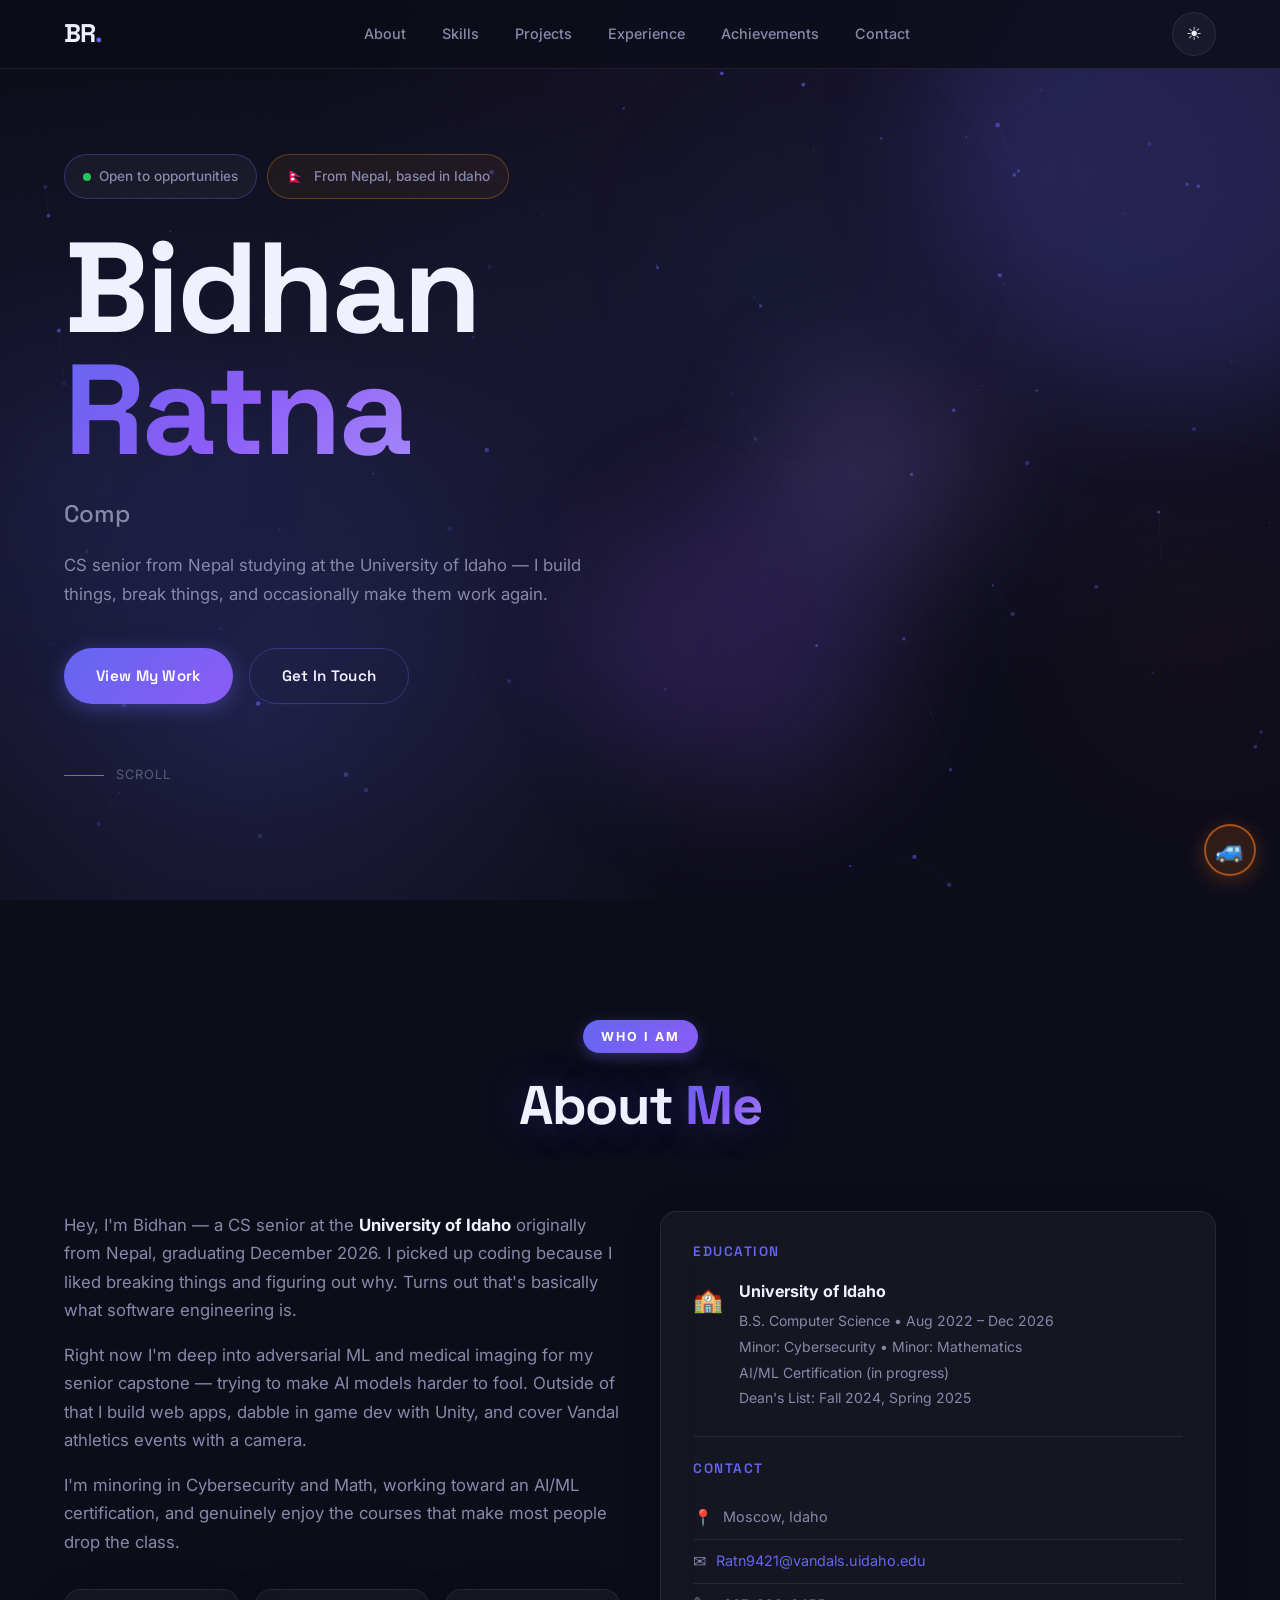
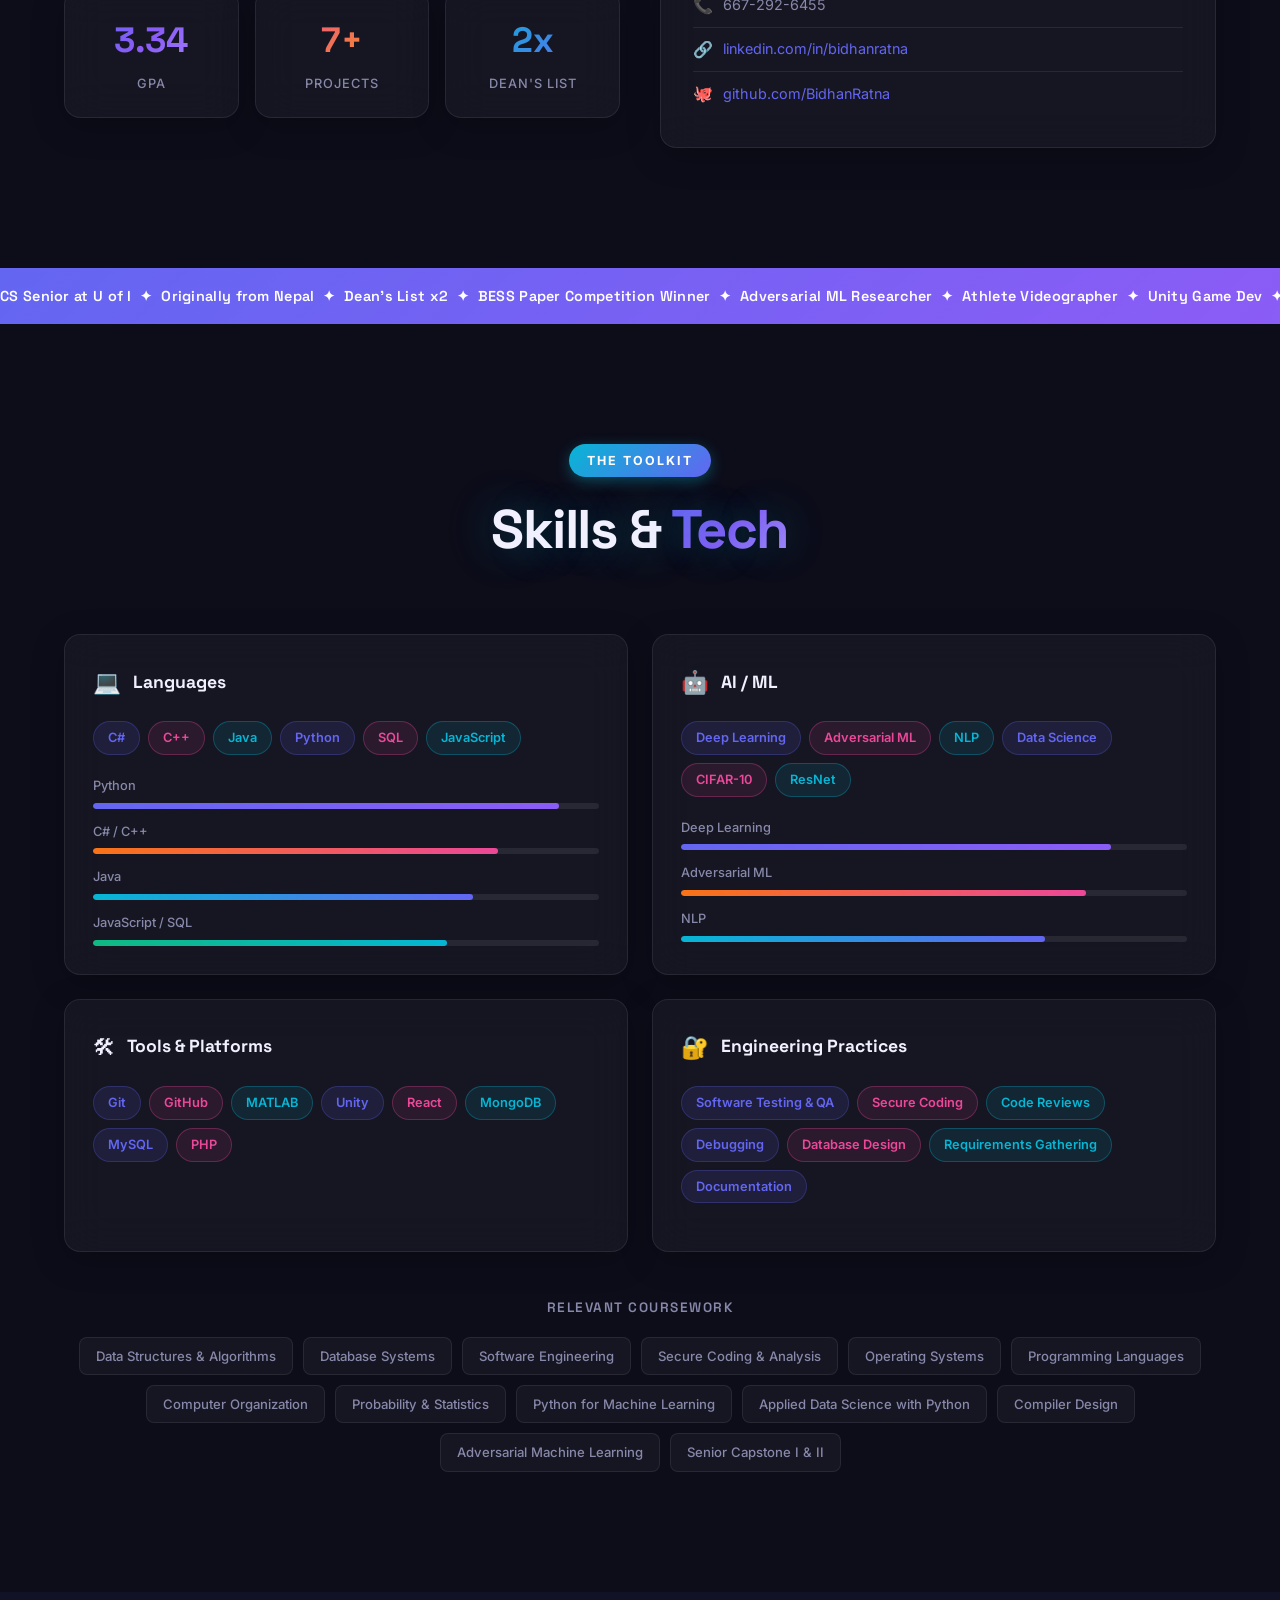
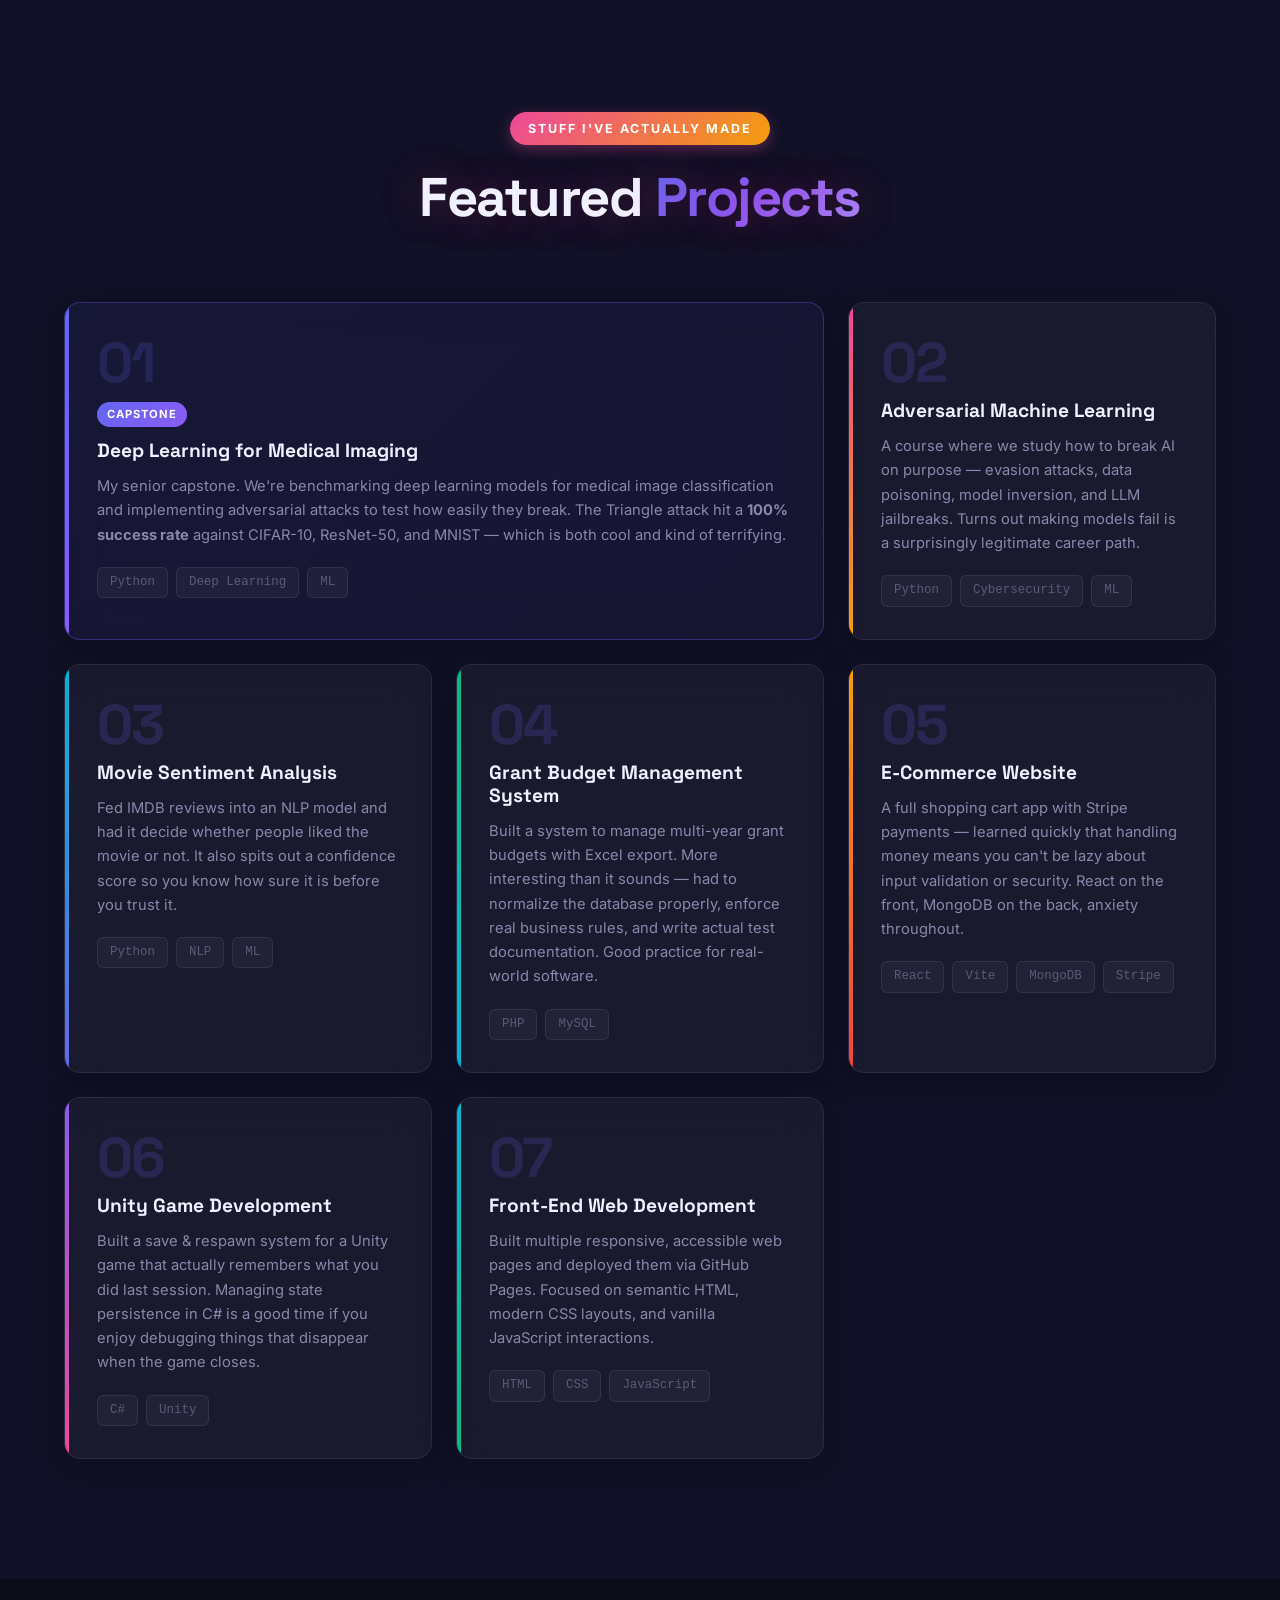
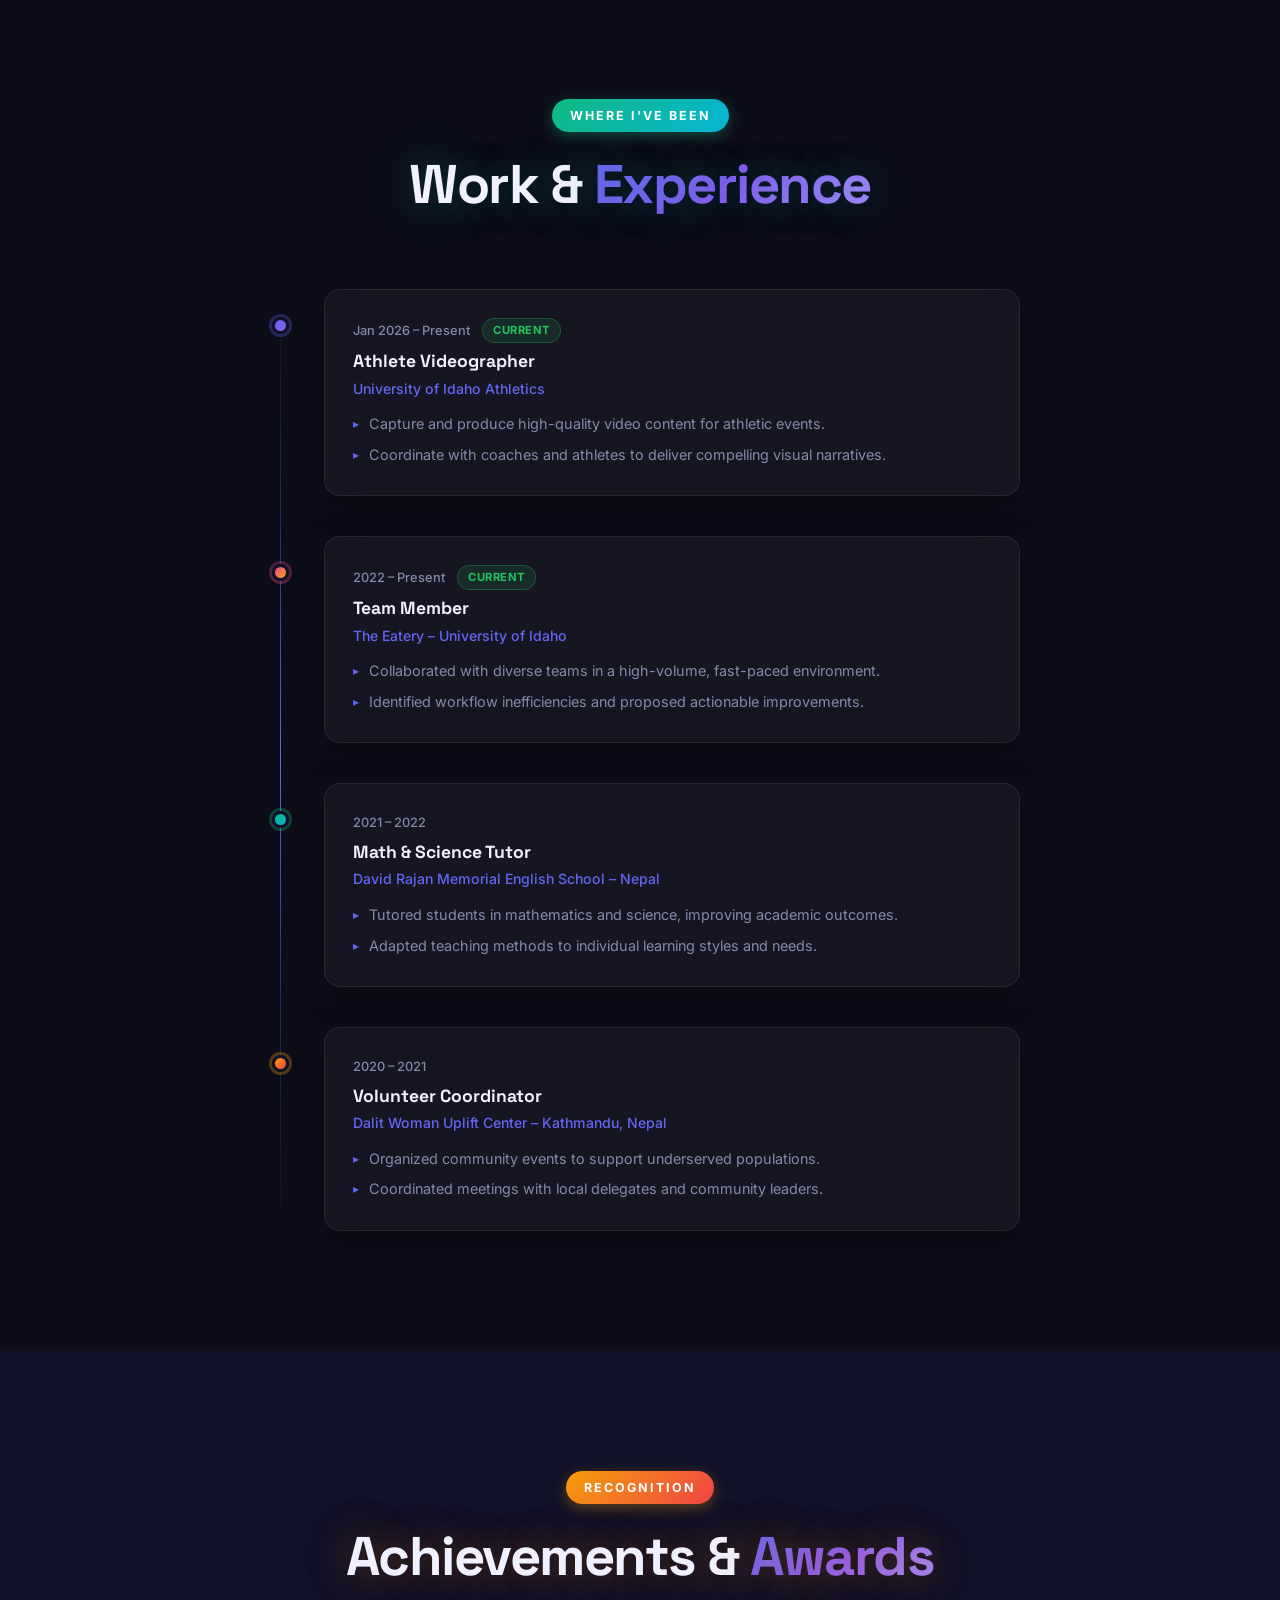
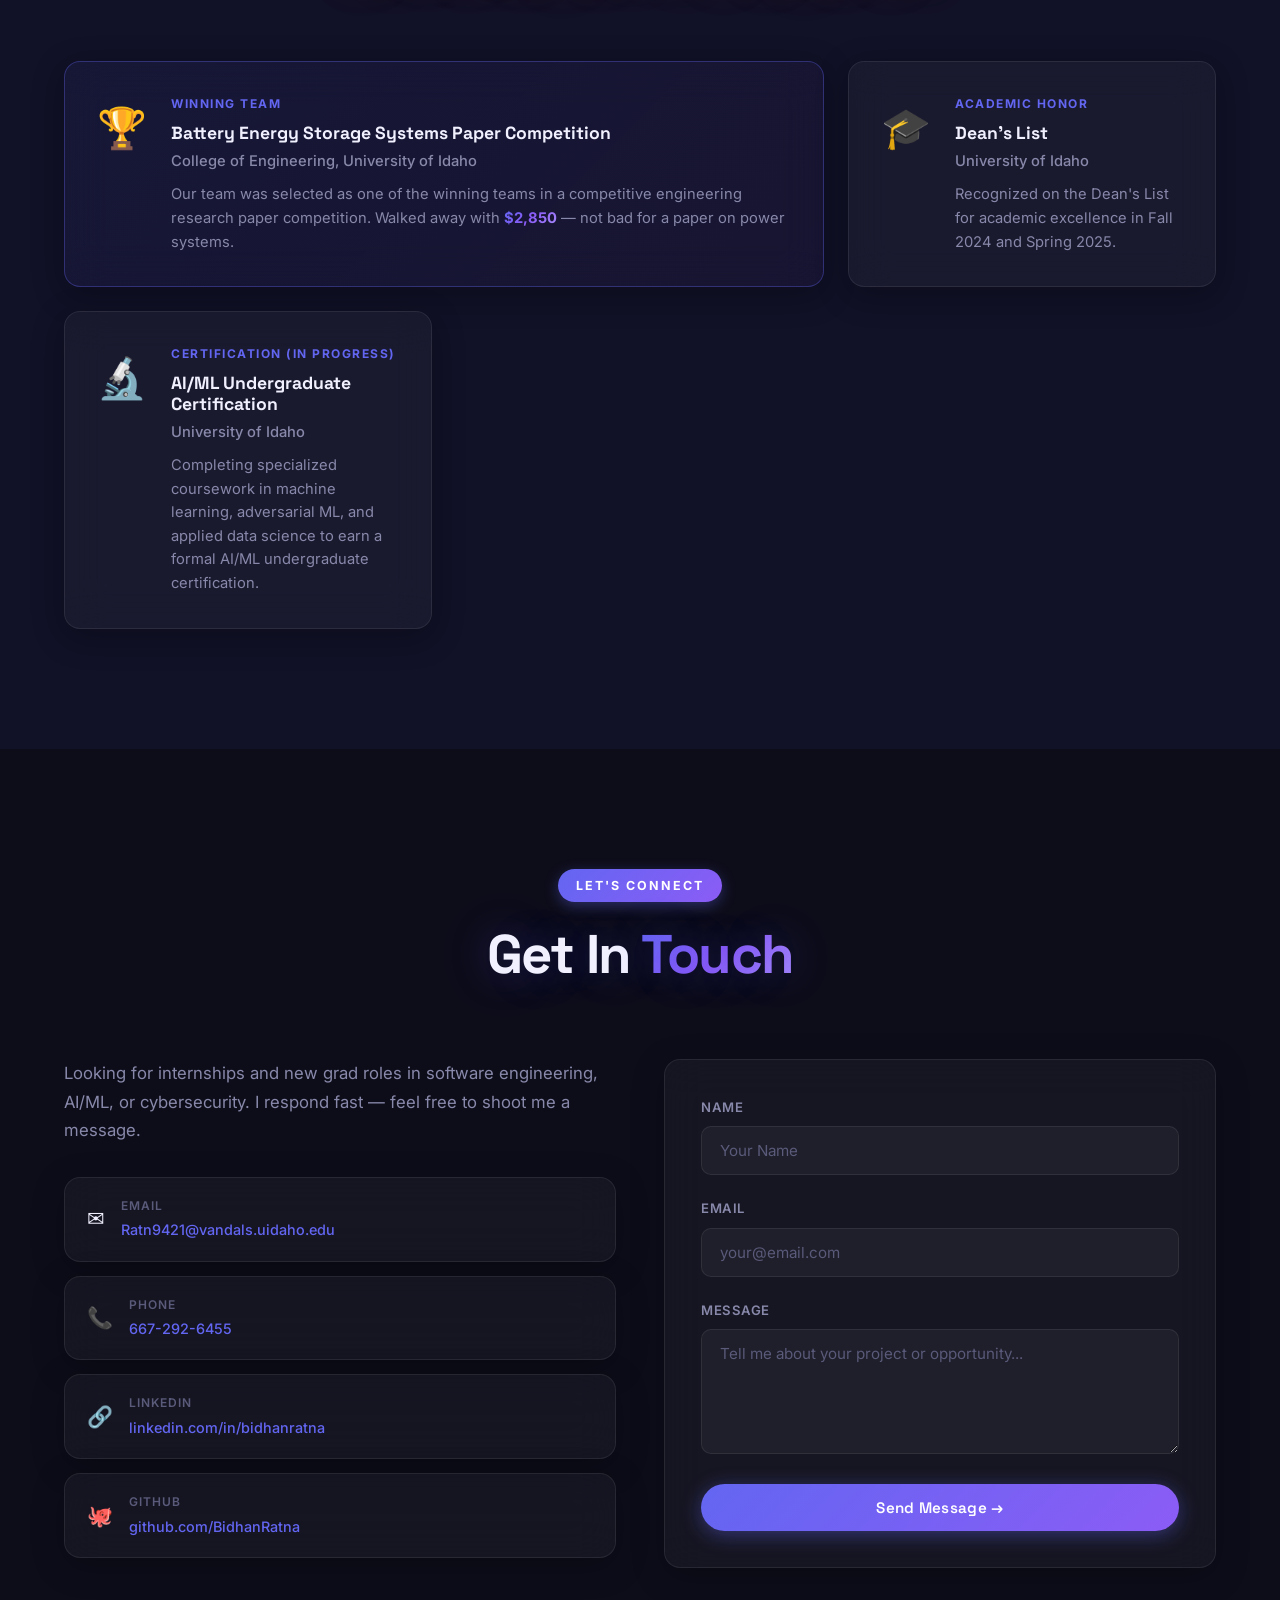
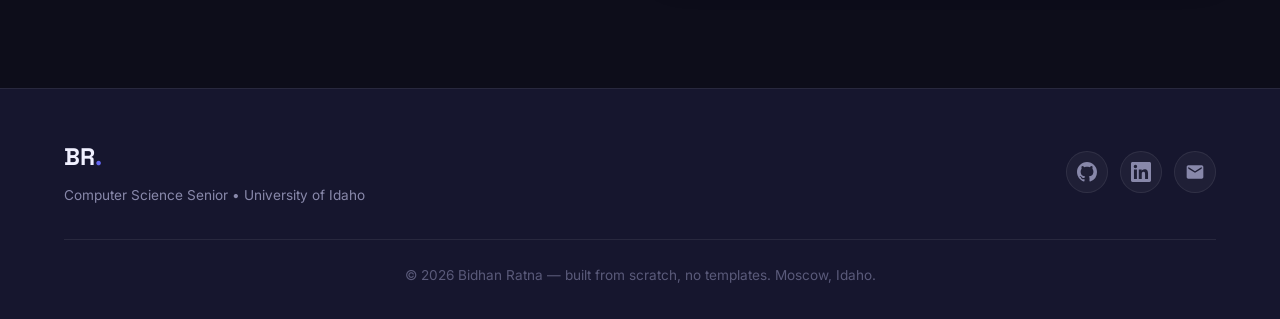
==== commit 7426934e: "Update index.html through Windmill" ====
--- a/index.html
+++ b/index.html
@@ -48,7 +48,7 @@
         </div>
         <div class="hero-badge hero-badge-alt">
           <span class="badge-emoji">🇳🇵</span>
-          From Kathmandu Nepal, based in Idaho
+          From Nepal, based in Idaho
         </div>
       </div>
       <h1 class="hero-name reveal">Bidhan<br /><span class="gradient-text">Ratna</span></h1>
